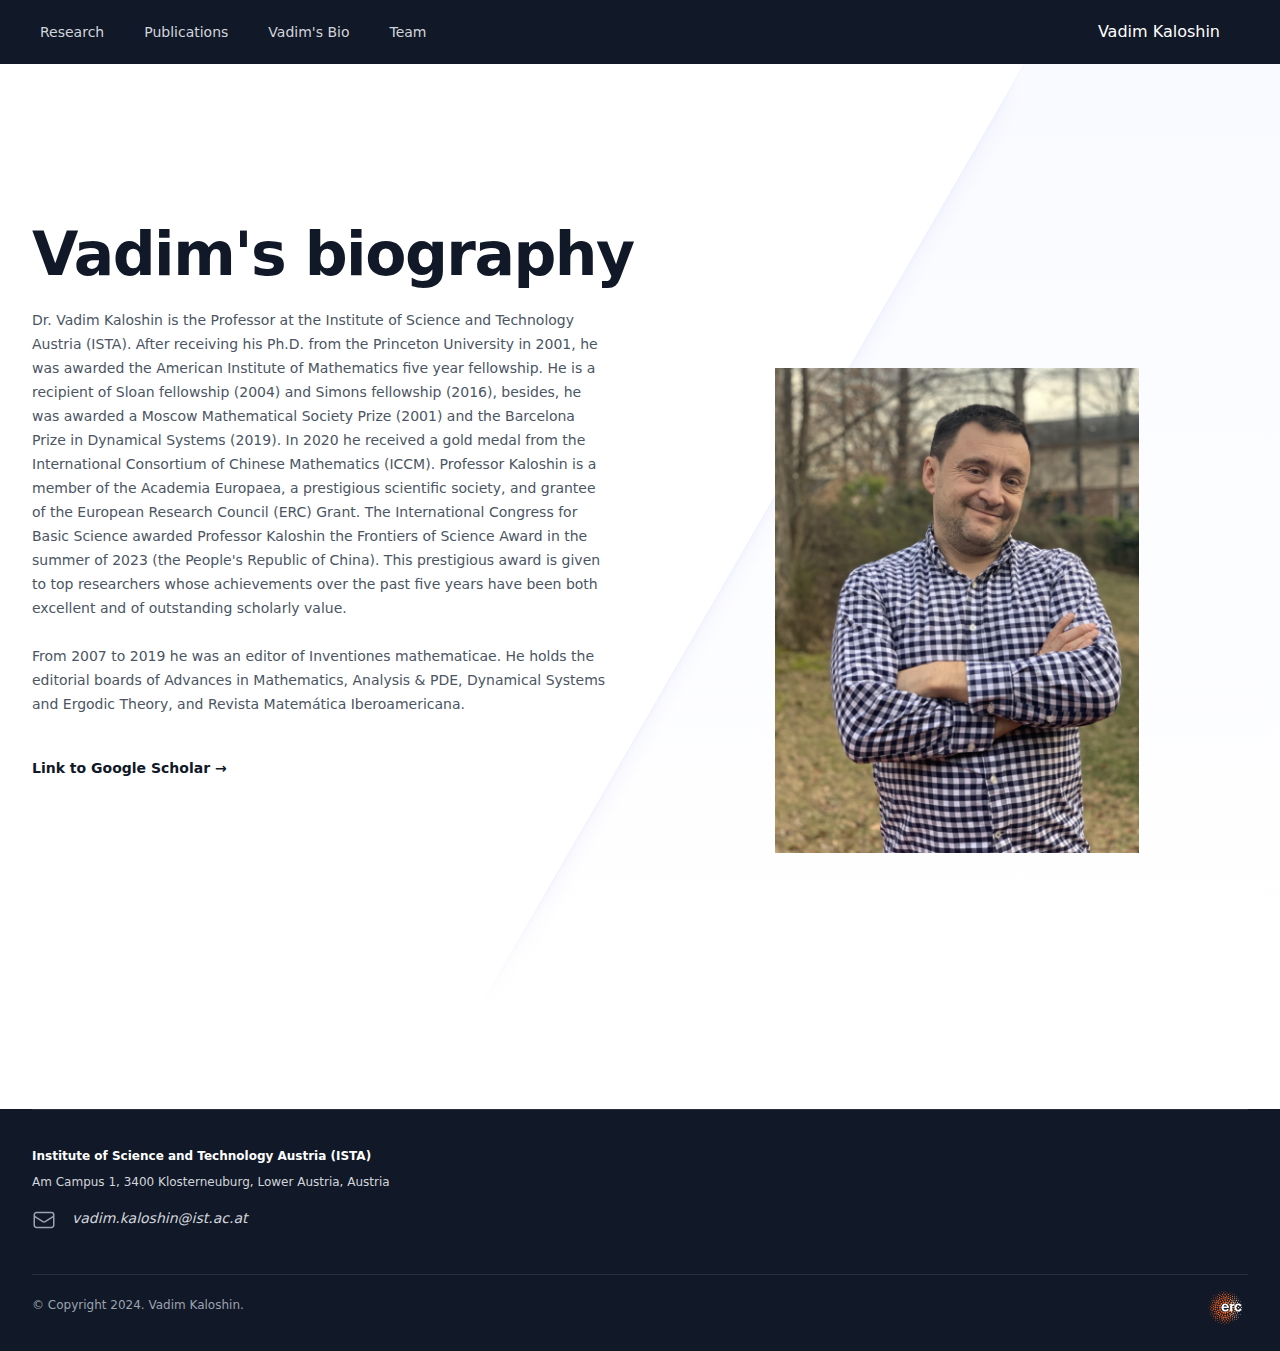
==== bio/index.html @ 11949927 "initial upload" ====
<!DOCTYPE html><html><head><meta charset="utf-8">
<meta name="viewport" content="width=device-width, initial-scale=1">
<title> Vadim Kaloshin</title>
<meta name="author" content="Vadim Kaloshin">
<meta name="keywords" content="Vadim Kaloshin, Professor, Scientist, Researcher, Mathematics, ITSA Austria">
<meta name="description" content="Academic website of Dr. Kaloshin Vadim. Mathematics Department at ITSA Austria.">
<link rel="preload" as="fetch" crossorigin="anonymous" href="/bio/_payload.json">
<style>/*! tailwindcss v3.4.1 | MIT License | https://tailwindcss.com*/*,:after,:before{border:0 solid #e5e7eb;box-sizing:border-box}:after,:before{--tw-content:""}:host,html{line-height:1.5;-webkit-text-size-adjust:100%;font-family:ui-sans-serif,system-ui,sans-serif,Apple Color Emoji,Segoe UI Emoji,Segoe UI Symbol,Noto Color Emoji;font-feature-settings:normal;font-variation-settings:normal;-moz-tab-size:4;-o-tab-size:4;tab-size:4;-webkit-tap-highlight-color:transparent}body{line-height:inherit;margin:0}hr{border-top-width:1px;color:inherit;height:0}abbr:where([title]){-webkit-text-decoration:underline dotted;text-decoration:underline dotted}h1,h2,h3,h4,h5,h6{font-size:inherit;font-weight:inherit}a{color:inherit;text-decoration:inherit}b,strong{font-weight:bolder}code,kbd,pre,samp{font-family:ui-monospace,SFMono-Regular,Menlo,Monaco,Consolas,Liberation Mono,Courier New,monospace;font-feature-settings:normal;font-size:1em;font-variation-settings:normal}small{font-size:80%}sub,sup{font-size:75%;line-height:0;position:relative;vertical-align:baseline}sub{bottom:-.25em}sup{top:-.5em}table{border-collapse:collapse;border-color:inherit;text-indent:0}button,input,optgroup,select,textarea{color:inherit;font-family:inherit;font-feature-settings:inherit;font-size:100%;font-variation-settings:inherit;font-weight:inherit;line-height:inherit;margin:0;padding:0}button,select{text-transform:none}[type=button],[type=reset],[type=submit],button{-webkit-appearance:button;background-color:transparent;background-image:none}:-moz-focusring{outline:auto}:-moz-ui-invalid{box-shadow:none}progress{vertical-align:baseline}::-webkit-inner-spin-button,::-webkit-outer-spin-button{height:auto}[type=search]{-webkit-appearance:textfield;outline-offset:-2px}::-webkit-search-decoration{-webkit-appearance:none}::-webkit-file-upload-button{-webkit-appearance:button;font:inherit}summary{display:list-item}blockquote,dd,dl,figure,h1,h2,h3,h4,h5,h6,hr,p,pre{margin:0}fieldset{margin:0}fieldset,legend{padding:0}menu,ol,ul{list-style:none;margin:0;padding:0}dialog{padding:0}textarea{resize:vertical}input::-moz-placeholder,textarea::-moz-placeholder{color:#9ca3af;opacity:1}input::placeholder,textarea::placeholder{color:#9ca3af;opacity:1}[role=button],button{cursor:pointer}:disabled{cursor:default}audio,canvas,embed,iframe,img,object,svg,video{display:block;vertical-align:middle}img,video{height:auto;max-width:100%}[hidden]{display:none}[multiple],[type=date],[type=datetime-local],[type=email],[type=month],[type=number],[type=password],[type=search],[type=tel],[type=text],[type=time],[type=url],[type=week],input:where(:not([type])),select,textarea{-webkit-appearance:none;-moz-appearance:none;appearance:none;background-color:#fff;border-color:#6b7280;border-radius:0;border-width:1px;font-size:1rem;line-height:1.5rem;padding:.5rem .75rem;--tw-shadow:0 0 #0000}[multiple]:focus,[type=date]:focus,[type=datetime-local]:focus,[type=email]:focus,[type=month]:focus,[type=number]:focus,[type=password]:focus,[type=search]:focus,[type=tel]:focus,[type=text]:focus,[type=time]:focus,[type=url]:focus,[type=week]:focus,input:where(:not([type])):focus,select:focus,textarea:focus{outline:2px solid transparent;outline-offset:2px;--tw-ring-inset:var(--tw-empty,/*!*/ /*!*/);--tw-ring-offset-width:0px;--tw-ring-offset-color:#fff;--tw-ring-color:#2563eb;--tw-ring-offset-shadow:var(--tw-ring-inset) 0 0 0 var(--tw-ring-offset-width) var(--tw-ring-offset-color);--tw-ring-shadow:var(--tw-ring-inset) 0 0 0 calc(1px + var(--tw-ring-offset-width)) var(--tw-ring-color);border-color:#2563eb;box-shadow:var(--tw-ring-offset-shadow),var(--tw-ring-shadow),var(--tw-shadow)}input::-moz-placeholder,textarea::-moz-placeholder{color:#6b7280;opacity:1}input::placeholder,textarea::placeholder{color:#6b7280;opacity:1}::-webkit-datetime-edit-fields-wrapper{padding:0}::-webkit-date-and-time-value{min-height:1.5em;text-align:inherit}::-webkit-datetime-edit{display:inline-flex}::-webkit-datetime-edit,::-webkit-datetime-edit-day-field,::-webkit-datetime-edit-hour-field,::-webkit-datetime-edit-meridiem-field,::-webkit-datetime-edit-millisecond-field,::-webkit-datetime-edit-minute-field,::-webkit-datetime-edit-month-field,::-webkit-datetime-edit-second-field,::-webkit-datetime-edit-year-field{padding-bottom:0;padding-top:0}select{background-image:url("data:image/svg+xml;charset=utf-8,%3Csvg xmlns='http://www.w3.org/2000/svg' fill='none' viewBox='0 0 20 20'%3E%3Cpath stroke='%236b7280' stroke-linecap='round' stroke-linejoin='round' stroke-width='1.5' d='m6 8 4 4 4-4'/%3E%3C/svg%3E");background-position:right .5rem center;background-repeat:no-repeat;background-size:1.5em 1.5em;padding-right:2.5rem;-webkit-print-color-adjust:exact;print-color-adjust:exact}[multiple],[size]:where(select:not([size="1"])){background-image:none;background-position:0 0;background-repeat:unset;background-size:initial;padding-right:.75rem;-webkit-print-color-adjust:unset;print-color-adjust:unset}[type=checkbox],[type=radio]{-webkit-appearance:none;-moz-appearance:none;appearance:none;background-color:#fff;background-origin:border-box;border-color:#6b7280;border-width:1px;color:#2563eb;display:inline-block;flex-shrink:0;height:1rem;padding:0;-webkit-print-color-adjust:exact;print-color-adjust:exact;-webkit-user-select:none;-moz-user-select:none;user-select:none;vertical-align:middle;width:1rem;--tw-shadow:0 0 #0000}[type=checkbox]{border-radius:0}[type=radio]{border-radius:100%}[type=checkbox]:focus,[type=radio]:focus{outline:2px solid transparent;outline-offset:2px;--tw-ring-inset:var(--tw-empty,/*!*/ /*!*/);--tw-ring-offset-width:2px;--tw-ring-offset-color:#fff;--tw-ring-color:#2563eb;--tw-ring-offset-shadow:var(--tw-ring-inset) 0 0 0 var(--tw-ring-offset-width) var(--tw-ring-offset-color);--tw-ring-shadow:var(--tw-ring-inset) 0 0 0 calc(2px + var(--tw-ring-offset-width)) var(--tw-ring-color);box-shadow:var(--tw-ring-offset-shadow),var(--tw-ring-shadow),var(--tw-shadow)}[type=checkbox]:checked,[type=radio]:checked{background-color:currentColor;background-position:50%;background-repeat:no-repeat;background-size:100% 100%;border-color:transparent}[type=checkbox]:checked{background-image:url("data:image/svg+xml;charset=utf-8,%3Csvg xmlns='http://www.w3.org/2000/svg' fill='%23fff' viewBox='0 0 16 16'%3E%3Cpath d='M12.207 4.793a1 1 0 0 1 0 1.414l-5 5a1 1 0 0 1-1.414 0l-2-2a1 1 0 0 1 1.414-1.414L6.5 9.086l4.293-4.293a1 1 0 0 1 1.414 0'/%3E%3C/svg%3E")}@media (forced-colors:active) {[type=checkbox]:checked{-webkit-appearance:auto;-moz-appearance:auto;appearance:auto}}[type=radio]:checked{background-image:url("data:image/svg+xml;charset=utf-8,%3Csvg xmlns='http://www.w3.org/2000/svg' fill='%23fff' viewBox='0 0 16 16'%3E%3Ccircle cx='8' cy='8' r='3'/%3E%3C/svg%3E")}@media (forced-colors:active) {[type=radio]:checked{-webkit-appearance:auto;-moz-appearance:auto;appearance:auto}}[type=checkbox]:checked:focus,[type=checkbox]:checked:hover,[type=radio]:checked:focus,[type=radio]:checked:hover{background-color:currentColor;border-color:transparent}[type=checkbox]:indeterminate{background-color:currentColor;background-image:url("data:image/svg+xml;charset=utf-8,%3Csvg xmlns='http://www.w3.org/2000/svg' fill='none' viewBox='0 0 16 16'%3E%3Cpath stroke='%23fff' stroke-linecap='round' stroke-linejoin='round' stroke-width='2' d='M4 8h8'/%3E%3C/svg%3E");background-position:50%;background-repeat:no-repeat;background-size:100% 100%;border-color:transparent}@media (forced-colors:active) {[type=checkbox]:indeterminate{-webkit-appearance:auto;-moz-appearance:auto;appearance:auto}}[type=checkbox]:indeterminate:focus,[type=checkbox]:indeterminate:hover{background-color:currentColor;border-color:transparent}[type=file]{background:unset;border-color:inherit;border-radius:0;border-width:0;font-size:unset;line-height:inherit;padding:0}[type=file]:focus{outline:1px solid ButtonText;outline:1px auto -webkit-focus-ring-color}*,:after,:before{--tw-border-spacing-x:0;--tw-border-spacing-y:0;--tw-translate-x:0;--tw-translate-y:0;--tw-rotate:0;--tw-skew-x:0;--tw-skew-y:0;--tw-scale-x:1;--tw-scale-y:1;--tw-pan-x: ;--tw-pan-y: ;--tw-pinch-zoom: ;--tw-scroll-snap-strictness:proximity;--tw-gradient-from-position: ;--tw-gradient-via-position: ;--tw-gradient-to-position: ;--tw-ordinal: ;--tw-slashed-zero: ;--tw-numeric-figure: ;--tw-numeric-spacing: ;--tw-numeric-fraction: ;--tw-ring-inset: ;--tw-ring-offset-width:0px;--tw-ring-offset-color:#fff;--tw-ring-color:rgba(59,130,246,.5);--tw-ring-offset-shadow:0 0 #0000;--tw-ring-shadow:0 0 #0000;--tw-shadow:0 0 #0000;--tw-shadow-colored:0 0 #0000;--tw-blur: ;--tw-brightness: ;--tw-contrast: ;--tw-grayscale: ;--tw-hue-rotate: ;--tw-invert: ;--tw-saturate: ;--tw-sepia: ;--tw-drop-shadow: ;--tw-backdrop-blur: ;--tw-backdrop-brightness: ;--tw-backdrop-contrast: ;--tw-backdrop-grayscale: ;--tw-backdrop-hue-rotate: ;--tw-backdrop-invert: ;--tw-backdrop-opacity: ;--tw-backdrop-saturate: ;--tw-backdrop-sepia: }::backdrop{--tw-border-spacing-x:0;--tw-border-spacing-y:0;--tw-translate-x:0;--tw-translate-y:0;--tw-rotate:0;--tw-skew-x:0;--tw-skew-y:0;--tw-scale-x:1;--tw-scale-y:1;--tw-pan-x: ;--tw-pan-y: ;--tw-pinch-zoom: ;--tw-scroll-snap-strictness:proximity;--tw-gradient-from-position: ;--tw-gradient-via-position: ;--tw-gradient-to-position: ;--tw-ordinal: ;--tw-slashed-zero: ;--tw-numeric-figure: ;--tw-numeric-spacing: ;--tw-numeric-fraction: ;--tw-ring-inset: ;--tw-ring-offset-width:0px;--tw-ring-offset-color:#fff;--tw-ring-color:rgba(59,130,246,.5);--tw-ring-offset-shadow:0 0 #0000;--tw-ring-shadow:0 0 #0000;--tw-shadow:0 0 #0000;--tw-shadow-colored:0 0 #0000;--tw-blur: ;--tw-brightness: ;--tw-contrast: ;--tw-grayscale: ;--tw-hue-rotate: ;--tw-invert: ;--tw-saturate: ;--tw-sepia: ;--tw-drop-shadow: ;--tw-backdrop-blur: ;--tw-backdrop-brightness: ;--tw-backdrop-contrast: ;--tw-backdrop-grayscale: ;--tw-backdrop-hue-rotate: ;--tw-backdrop-invert: ;--tw-backdrop-opacity: ;--tw-backdrop-saturate: ;--tw-backdrop-sepia: }.sr-only{height:1px;margin:-1px;overflow:hidden;padding:0;position:absolute;width:1px;clip:rect(0,0,0,0);border-width:0;white-space:nowrap}.absolute{position:absolute}.relative{position:relative}.-inset-0{inset:0}.-inset-0\.5{inset:-.125rem}.-inset-1{inset:-.25rem}.-inset-1\.5{inset:-.375rem}.inset-0{inset:0}.inset-x-0{left:0;right:0}.inset-y-0{bottom:0;top:0}.bottom-0{bottom:0}.left-0{left:0}.right-0{right:0}.right-1\/2{right:50%}.isolate{isolation:isolate}.-z-10{z-index:-10}.z-10{z-index:10}.-mx-4{margin-left:-1rem;margin-right:-1rem}.mx-auto{margin-left:auto;margin-right:auto}.-mr-96{margin-right:-24rem}.-mt-12{margin-top:-3rem}.mb-4{margin-bottom:1rem}.ml-3{margin-left:.75rem}.mt-1{margin-top:.25rem}.mt-10{margin-top:2.5rem}.mt-16{margin-top:4rem}.mt-2{margin-top:.5rem}.mt-20{margin-top:5rem}.mt-3{margin-top:.75rem}.mt-4{margin-top:1rem}.mt-5{margin-top:1.25rem}.mt-6{margin-top:1.5rem}.mt-8{margin-top:2rem}.block{display:block}.flex{display:flex}.inline-flex{display:inline-flex}.table{display:table}.grid{display:grid}.hidden{display:none}.aspect-\[4\/5\]{aspect-ratio:4/5}.aspect-\[6\/5\]{aspect-ratio:6/5}.h-16{height:4rem}.h-24{height:6rem}.h-6{height:1.5rem}.h-7{height:1.75rem}.h-8{height:2rem}.h-9{height:2.25rem}.h-96{height:24rem}.min-h-screen{min-height:100vh}.w-48{width:12rem}.w-52{width:13rem}.w-6{width:1.5rem}.w-8{width:2rem}.w-\[200\%\]{width:200%}.w-auto{width:auto}.w-full{width:100%}.min-w-full{min-width:100%}.max-w-2xl{max-width:42rem}.max-w-7xl{max-width:80rem}.max-w-lg{max-width:32rem}.max-w-xl{max-width:36rem}.flex-1{flex:1 1 0%}.flex-auto{flex:1 1 auto}.flex-none{flex:none}.flex-shrink-0{flex-shrink:0}.origin-top-right{transform-origin:top right}.skew-x-\[-30deg\]{--tw-skew-x:-30deg}.scale-100,.skew-x-\[-30deg\]{transform:translate(var(--tw-translate-x),var(--tw-translate-y)) rotate(var(--tw-rotate)) skewX(var(--tw-skew-x)) skewY(var(--tw-skew-y)) scaleX(var(--tw-scale-x)) scaleY(var(--tw-scale-y))}.scale-100{--tw-scale-x:1;--tw-scale-y:1}.scale-95{--tw-scale-x:.95;--tw-scale-y:.95}.scale-95,.transform{transform:translate(var(--tw-translate-x),var(--tw-translate-y)) rotate(var(--tw-rotate)) skewX(var(--tw-skew-x)) skewY(var(--tw-skew-y)) scaleX(var(--tw-scale-x)) scaleY(var(--tw-scale-y))}.grid-cols-1{grid-template-columns:repeat(1,minmax(0,1fr))}.flex-col{flex-direction:column}.items-center{align-items:center}.justify-center{justify-content:center}.justify-between{justify-content:space-between}.gap-6{gap:1.5rem}.gap-x-4{-moz-column-gap:1rem;column-gap:1rem}.gap-x-6{-moz-column-gap:1.5rem;column-gap:1.5rem}.gap-y-10{row-gap:2.5rem}.gap-y-20{row-gap:5rem}.space-x-4>:not([hidden])~:not([hidden]){--tw-space-x-reverse:0;margin-left:calc(1rem*(1 - var(--tw-space-x-reverse)));margin-right:calc(1rem*var(--tw-space-x-reverse))}.space-x-6>:not([hidden])~:not([hidden]){--tw-space-x-reverse:0;margin-left:calc(1.5rem*(1 - var(--tw-space-x-reverse)));margin-right:calc(1.5rem*var(--tw-space-x-reverse))}.space-y-1>:not([hidden])~:not([hidden]){--tw-space-y-reverse:0;margin-bottom:calc(.25rem*var(--tw-space-y-reverse));margin-top:calc(.25rem*(1 - var(--tw-space-y-reverse)))}.divide-y>:not([hidden])~:not([hidden]){--tw-divide-y-reverse:0;border-bottom-width:calc(1px*var(--tw-divide-y-reverse));border-top-width:calc(1px*(1 - var(--tw-divide-y-reverse)))}.divide-gray-200>:not([hidden])~:not([hidden]){--tw-divide-opacity:1;border-color:rgb(229 231 235/var(--tw-divide-opacity))}.divide-gray-300>:not([hidden])~:not([hidden]){--tw-divide-opacity:1;border-color:rgb(209 213 219/var(--tw-divide-opacity))}.overflow-hidden{overflow:hidden}.overflow-y-auto{overflow-y:auto}.whitespace-nowrap{white-space:nowrap}.rounded{border-radius:.25rem}.rounded-2xl{border-radius:1rem}.rounded-full{border-radius:9999px}.rounded-md{border-radius:.375rem}.border-t{border-top-width:1px}.border-gray-200{--tw-border-opacity:1;border-color:rgb(229 231 235/var(--tw-border-opacity))}.border-white\/10{border-color:hsla(0,0%,100%,.1)}.bg-gray-100{--tw-bg-opacity:1;background-color:rgb(243 244 246/var(--tw-bg-opacity))}.bg-gray-800{--tw-bg-opacity:1;background-color:rgb(31 41 55/var(--tw-bg-opacity))}.bg-gray-900{--tw-bg-opacity:1;background-color:rgb(17 24 39/var(--tw-bg-opacity))}.bg-white{--tw-bg-opacity:1;background-color:rgb(255 255 255/var(--tw-bg-opacity))}.bg-gradient-to-b{background-image:linear-gradient(to bottom,var(--tw-gradient-stops))}.bg-gradient-to-t{background-image:linear-gradient(to top,var(--tw-gradient-stops))}.from-indigo-100\/20{--tw-gradient-from:rgba(224,231,255,.2) var(--tw-gradient-from-position);--tw-gradient-to:rgba(224,231,255,0) var(--tw-gradient-to-position);--tw-gradient-stops:var(--tw-gradient-from),var(--tw-gradient-to)}.from-white{--tw-gradient-from:#fff var(--tw-gradient-from-position);--tw-gradient-to:hsla(0,0%,100%,0) var(--tw-gradient-to-position);--tw-gradient-stops:var(--tw-gradient-from),var(--tw-gradient-to)}.object-contain{-o-object-fit:contain;object-fit:contain}.object-cover{-o-object-fit:cover;object-fit:cover}.object-center{-o-object-position:center;object-position:center}.p-1{padding:.25rem}.p-2{padding:.5rem}.px-2{padding-left:.5rem;padding-right:.5rem}.px-3{padding-left:.75rem;padding-right:.75rem}.px-4{padding-left:1rem;padding-right:1rem}.px-6{padding-left:1.5rem;padding-right:1.5rem}.py-1{padding-bottom:.25rem;padding-top:.25rem}.py-2{padding-bottom:.5rem;padding-top:.5rem}.py-24{padding-bottom:6rem;padding-top:6rem}.py-32{padding-bottom:8rem;padding-top:8rem}.py-4{padding-bottom:1rem;padding-top:1rem}.pb-16{padding-bottom:4rem}.pb-3{padding-bottom:.75rem}.pb-6{padding-bottom:1.5rem}.pl-3{padding-left:.75rem}.pl-4{padding-left:1rem}.pl-5{padding-left:1.25rem}.pr-3{padding-right:.75rem}.pr-4{padding-right:1rem}.pt-0{padding-top:0}.pt-10{padding-top:2.5rem}.pt-2{padding-top:.5rem}.pt-4{padding-top:1rem}.pt-6{padding-top:1.5rem}.pt-8{padding-top:2rem}.text-left{text-align:left}.text-center{text-align:center}.text-right{text-align:right}.text-2xl{font-size:1.5rem;line-height:2rem}.text-3xl{font-size:1.875rem;line-height:2.25rem}.text-base{font-size:1rem;line-height:1.5rem}.text-lg{font-size:1.125rem;line-height:1.75rem}.text-sm{font-size:.875rem;line-height:1.25rem}.text-xl{font-size:1.25rem;line-height:1.75rem}.text-xs{font-size:.75rem;line-height:1rem}.font-bold{font-weight:700}.font-medium{font-weight:500}.font-semibold{font-weight:600}.italic{font-style:italic}.leading-5{line-height:1.25rem}.leading-6{line-height:1.5rem}.leading-7{line-height:1.75rem}.leading-8{line-height:2rem}.tracking-tight{letter-spacing:-.025em}.text-gray-300{--tw-text-opacity:1;color:rgb(209 213 219/var(--tw-text-opacity))}.text-gray-400{--tw-text-opacity:1;color:rgb(156 163 175/var(--tw-text-opacity))}.text-gray-500{--tw-text-opacity:1;color:rgb(107 114 128/var(--tw-text-opacity))}.text-gray-600{--tw-text-opacity:1;color:rgb(75 85 99/var(--tw-text-opacity))}.text-gray-700{--tw-text-opacity:1;color:rgb(55 65 81/var(--tw-text-opacity))}.text-gray-900{--tw-text-opacity:1;color:rgb(17 24 39/var(--tw-text-opacity))}.text-indigo-600{--tw-text-opacity:1;color:rgb(79 70 229/var(--tw-text-opacity))}.text-slate-500{--tw-text-opacity:1;color:rgb(100 116 139/var(--tw-text-opacity))}.text-white{--tw-text-opacity:1;color:rgb(255 255 255/var(--tw-text-opacity))}.opacity-0{opacity:0}.opacity-100{opacity:1}.shadow-lg{--tw-shadow:0 10px 15px -3px rgba(0,0,0,.1),0 4px 6px -4px rgba(0,0,0,.1);--tw-shadow-colored:0 10px 15px -3px var(--tw-shadow-color),0 4px 6px -4px var(--tw-shadow-color)}.shadow-lg,.shadow-xl{box-shadow:var(--tw-ring-offset-shadow,0 0 #0000),var(--tw-ring-shadow,0 0 #0000),var(--tw-shadow)}.shadow-xl{--tw-shadow:0 20px 25px -5px rgba(0,0,0,.1),0 8px 10px -6px rgba(0,0,0,.1);--tw-shadow-colored:0 20px 25px -5px var(--tw-shadow-color),0 8px 10px -6px var(--tw-shadow-color)}.shadow-indigo-600\/10{--tw-shadow-color:rgba(79,70,229,.1);--tw-shadow:var(--tw-shadow-colored)}.ring-1{--tw-ring-offset-shadow:var(--tw-ring-inset) 0 0 0 var(--tw-ring-offset-width) var(--tw-ring-offset-color);--tw-ring-shadow:var(--tw-ring-inset) 0 0 0 calc(1px + var(--tw-ring-offset-width)) var(--tw-ring-color);box-shadow:var(--tw-ring-offset-shadow),var(--tw-ring-shadow),var(--tw-shadow,0 0 #0000)}.ring-black{--tw-ring-opacity:1;--tw-ring-color:rgb(0 0 0/var(--tw-ring-opacity))}.ring-indigo-50{--tw-ring-opacity:1;--tw-ring-color:rgb(238 242 255/var(--tw-ring-opacity))}.ring-opacity-5{--tw-ring-opacity:0.05}.transition{transition-duration:.15s;transition-property:color,background-color,border-color,text-decoration-color,fill,stroke,opacity,box-shadow,transform,filter,-webkit-backdrop-filter;transition-property:color,background-color,border-color,text-decoration-color,fill,stroke,opacity,box-shadow,transform,filter,backdrop-filter;transition-property:color,background-color,border-color,text-decoration-color,fill,stroke,opacity,box-shadow,transform,filter,backdrop-filter,-webkit-backdrop-filter;transition-timing-function:cubic-bezier(.4,0,.2,1)}.duration-100{transition-duration:.1s}.duration-75{transition-duration:75ms}.ease-in{transition-timing-function:cubic-bezier(.4,0,1,1)}.ease-out{transition-timing-function:cubic-bezier(0,0,.2,1)}.hover\:bg-gray-700:hover{--tw-bg-opacity:1;background-color:rgb(55 65 81/var(--tw-bg-opacity))}.hover\:bg-gray-900:hover{--tw-bg-opacity:1;background-color:rgb(17 24 39/var(--tw-bg-opacity))}.hover\:bg-slate-200:hover{--tw-bg-opacity:1;background-color:rgb(226 232 240/var(--tw-bg-opacity))}.hover\:hover\:text-indigo-600:hover:hover{--tw-text-opacity:1;color:rgb(79 70 229/var(--tw-text-opacity))}.hover\:text-blue-600:hover{--tw-text-opacity:1;color:rgb(37 99 235/var(--tw-text-opacity))}.hover\:text-gray-400:hover{--tw-text-opacity:1;color:rgb(156 163 175/var(--tw-text-opacity))}.hover\:text-indigo-600:hover{--tw-text-opacity:1;color:rgb(79 70 229/var(--tw-text-opacity))}.hover\:text-indigo-900:hover{--tw-text-opacity:1;color:rgb(49 46 129/var(--tw-text-opacity))}.hover\:text-white:hover{--tw-text-opacity:1;color:rgb(255 255 255/var(--tw-text-opacity))}.focus\:outline-none:focus{outline:2px solid transparent;outline-offset:2px}.focus\:ring-2:focus{--tw-ring-offset-shadow:var(--tw-ring-inset) 0 0 0 var(--tw-ring-offset-width) var(--tw-ring-offset-color);--tw-ring-shadow:var(--tw-ring-inset) 0 0 0 calc(2px + var(--tw-ring-offset-width)) var(--tw-ring-color);box-shadow:var(--tw-ring-offset-shadow),var(--tw-ring-shadow),var(--tw-shadow,0 0 #0000)}.focus\:ring-inset:focus{--tw-ring-inset:inset}.focus\:ring-white:focus{--tw-ring-opacity:1;--tw-ring-color:rgb(255 255 255/var(--tw-ring-opacity))}.focus\:ring-offset-2:focus{--tw-ring-offset-width:2px}.focus\:ring-offset-gray-800:focus{--tw-ring-offset-color:#1f2937}@media (min-width:320px){.xs\:mt-2{margin-top:.5rem}.xs\:min-h-full{min-height:100%}.xs\:self-center{align-self:center}.xs\:py-10{padding-bottom:2.5rem;padding-top:2.5rem}.xs\:pt-0{padding-top:0}.xs\:text-center{text-align:center}.xs\:text-2xl{font-size:1.5rem;line-height:2rem}.xs\:text-sm{font-size:.875rem;line-height:1.25rem}.xs\:text-xs{font-size:.75rem;line-height:1rem}.xs\:leading-6{line-height:1.5rem}.xs\:leading-7{line-height:1.75rem}}@media (min-width:640px){.sm\:m-6{margin:1.5rem}.sm\:-mx-0{margin-left:0;margin-right:0}.sm\:-mr-80{margin-right:-20rem}.sm\:ml-6{margin-left:1.5rem}.sm\:mt-16{margin-top:4rem}.sm\:mt-20{margin-top:5rem}.sm\:block{display:block}.sm\:flex{display:flex}.sm\:hidden{display:none}.sm\:h-32{height:8rem}.sm\:flex-auto{flex:1 1 auto}.sm\:grid-cols-2{grid-template-columns:repeat(2,minmax(0,1fr))}.sm\:items-center{align-items:center}.sm\:items-stretch{align-items:stretch}.sm\:justify-start{justify-content:flex-start}.sm\:gap-y-16{row-gap:4rem}.sm\:p-6{padding:1.5rem}.sm\:px-6{padding-left:1.5rem;padding-right:1.5rem}.sm\:py-40{padding-bottom:10rem;padding-top:10rem}.sm\:pb-24{padding-bottom:6rem}.sm\:pl-0{padding-left:0}.sm\:pr-0{padding-right:0}.sm\:text-4xl{font-size:2.25rem;line-height:2.5rem}.sm\:text-6xl{font-size:3.75rem;line-height:1}}@media (min-width:768px){.md\:order-1{order:1}.md\:order-2{order:2}.md\:ml-6{margin-left:1.5rem}.md\:mt-0{margin-top:0}.md\:flex{display:flex}.md\:items-center{align-items:center}.md\:justify-between{justify-content:space-between}.md\:pt-0{padding-top:0}.md\:pt-24{padding-top:6rem}}@media (min-width:1024px){.lg\:col-span-2{grid-column:span 2/span 2}.lg\:mx-0{margin-left:0;margin-right:0}.lg\:-mr-96{margin-right:-24rem}.lg\:mt-0{margin-top:0}.lg\:mt-10{margin-top:2.5rem}.lg\:mt-24{margin-top:6rem}.lg\:flex{display:flex}.lg\:grid{display:grid}.lg\:max-w-4xl{max-width:56rem}.lg\:max-w-none{max-width:none}.lg\:grid-cols-2{grid-template-columns:repeat(2,minmax(0,1fr))}.lg\:grid-cols-3{grid-template-columns:repeat(3,minmax(0,1fr))}.lg\:items-center{align-items:center}.lg\:justify-between{justify-content:space-between}.lg\:gap-x-16{-moz-column-gap:4rem;column-gap:4rem}.lg\:gap-x-8{-moz-column-gap:2rem;column-gap:2rem}.lg\:gap-y-6{row-gap:1.5rem}.lg\:px-1{padding-left:.25rem;padding-right:.25rem}.lg\:px-8{padding-left:2rem;padding-right:2rem}.lg\:pt-0{padding-top:0}}@media (min-width:1280px){.xl\:col-auto{grid-column:auto}.xl\:col-end-1{grid-column-end:1}.xl\:row-span-2{grid-row:span 2/span 2}.xl\:row-start-1{grid-row-start:1}.xl\:row-end-2{grid-row-end:2}.xl\:mt-36{margin-top:9rem}.xl\:max-w-none{max-width:none}.xl\:grid-cols-1{grid-template-columns:repeat(1,minmax(0,1fr))}.xl\:grid-rows-1{grid-template-rows:repeat(1,minmax(0,1fr))}.xl\:flex-row{flex-direction:row}.xl\:gap-x-8{-moz-column-gap:2rem;column-gap:2rem}}</style>
<link rel="modulepreload" as="script" crossorigin href="/_nuxt/entry.2yYOlUZE.js">
<link rel="modulepreload" as="script" crossorigin href="/_nuxt/bio.YFe5WX-E.js">
<link rel="prefetch" as="script" crossorigin href="/_nuxt/error-404.LWGKi39s.js">
<link rel="prefetch" as="script" crossorigin href="/_nuxt/vue.f36acd1f.imMET9Q6.js">
<link rel="prefetch" as="script" crossorigin href="/_nuxt/error-500.MZ_lUpJT.js">
<script type="module" src="/_nuxt/entry.2yYOlUZE.js" crossorigin></script>
<script id="unhead:payload" type="application/json">{"title":" Vadim Kaloshin"}</script></head><body><div id="__nuxt"><!--[--><nav data-headlessui-state class="bg-gray-900"><div class="mx-auto max-w-7xl px-2 sm:px-6 lg:px-1"><div class="relative flex h-16 items-center justify-between"><div class="absolute inset-y-0 left-0 flex items-center sm:hidden"><button id="headlessui-disclosure-button-1" type="button" aria-expanded="false" data-headlessui-state class="relative inline-flex items-center justify-center rounded-md p-2 text-gray-400 hover:bg-gray-700 hover:text-white focus:outline-none focus:ring-2 focus:ring-inset focus:ring-white"><span class="absolute -inset-0.5"></span><span class="sr-only">Open main menu</span><svg xmlns="http://www.w3.org/2000/svg" fill="none" viewBox="0 0 24 24" stroke-width="1.5" stroke="currentColor" aria-hidden="true" data-slot="icon" class="block h-6 w-6"><path stroke-linecap="round" stroke-linejoin="round" d="M3.75 6.75h16.5M3.75 12h16.5m-16.5 5.25h16.5"></path></svg></button></div><div class="flex flex-1 items-center justify-center sm:items-stretch sm:justify-start"><div class="hidden sm:ml-6 sm:block"><div class="flex space-x-4"><a href="/" class="text-gray-300 hover:bg-gray-700 hover:text-white px-3 py-2 text-sm font-medium rounded"> Research </a><a href="/publications" class="text-gray-300 hover:bg-gray-700 hover:text-white px-3 py-2 text-sm font-medium rounded"> Publications </a><a href="/bio" class="text-gray-300 hover:bg-gray-700 hover:text-white px-3 py-2 text-sm font-medium rounded"> Vadim&#39;s Bio</a><a href="team" class="text-gray-300 hover:bg-gray-700 hover:text-white px-3 py-2 text-sm font-medium rounded"> Team</a></div></div></div><div class="flex flex-shrink-0 sm:p-6 sm:m-6 right-0"><a href="/" class="text-white hover:bg-gray-700 hover:text-white p-2 rounded"> Vadim Kaloshin </a></div></div></div><!----></nav><div><div class="bg-white min-h-screen"><div class="relative isolate overflow-hidden bg-gradient-to-b from-indigo-100/20 pt-0"><div class="absolute inset-y-0 right-1/2 -z-10 -mr-96 w-[200%] origin-top-right skew-x-[-30deg] bg-white shadow-xl shadow-indigo-600/10 ring-1 ring-indigo-50 sm:-mr-80 lg:-mr-96" aria-hidden="true"></div><div class="mx-auto max-w-7xl px-6 py-32 xs:py-10 sm:py-40 lg:px-8"><div class="mx-auto max-w-2xl lg:mx-0 lg:grid lg:max-w-none lg:grid-cols-2 lg:gap-x-16 lg:gap-y-6 xl:grid-cols-1 xl:grid-rows-1 xl:gap-x-8"><h5 class="text-xl font-bold tracking-tight text-gray-900 sm:text-6xl xs:text-2xl lg:col-span-2 xl:col-auto"> Vadim&#39;s biography </h5><div class="mt-6 max-w-xl lg:mt-0 xl:col-end-1 xl:row-start-1"><p class="text-md leading-8 xs:text-sm text-gray-600 xs:leading-6"> Dr. Vadim Kaloshin is the Professor at the Institute of Science and Technology Austria (ISTA). After receiving his Ph.D. from the Princeton University in 2001, he was awarded the <a href="https://aimath.org/programs/five-year-fellows/" target="_blank" class="hover:text-indigo-600"> American Institute of Mathematics </a> five year fellowship. He is a recipient of <a href="https://sloan.org/fellows-database?page=238" target="_blank" class="hover:text-indigo-600"> Sloan fellowship </a> (2004) and <a href="https://www.simonsfoundation.org/people/vadim-kaloshin/" target="_blank" class="hover:text-indigo-600"> Simons fellowship </a> (2016), besides, he was awarded a Moscow Mathematical Society Prize (2001) and the <a href="https://scm.iec.cat/resolucio-barcelona-dynamical-system-prize-2019/" target="_blank" class="hover:text-indigo-600"> Barcelona Prize in Dynamical Systems </a> (2019). In 2020 he received a gold medal from the <a href="https://www.math.nus.edu.sg/wp-content/uploads/sites/4/2021/01/2020-iccm-best-paper-award.pdf" target="_blank" class="hover:text-indigo-600"> International Consortium of Chinese Mathematics (ICCM)</a>. Professor Kaloshin is a member of the Academia Europaea, a prestigious scientific society, and grantee of the European Research Council (ERC) Grant. The International Congress for Basic Science awarded Professor Kaloshin the <a href="https://www.icbs.cn/en/web/index/18009_1581229__" target="_blank" class="hover:text-indigo-600"> Frontiers of Science Award </a> in the summer of 2023 (the People&#39;s Republic of China). This prestigious award is given to top researchers whose achievements over the past five years have been both excellent and of outstanding scholarly value. </p><br><p class="text-md leading-8 text-gray-600 xs:text-sm xs:leading-6"> From 2007 to 2019 he was an editor of <a href="https://link.springer.com/journal/222/editors" target="_blank" class="hover:text-indigo-600"> Inventiones mathematicae</a>. He holds the editorial boards of <a href="https://www.sciencedirect.com/journal/advances-in-mathematics/about/editorial-board" target="_blank" class="hover:text-indigo-600"> Advances in Mathematics</a>, <a href="https://msp.org/apde/about/journal/editorial.html" target="_blank" class="hover:text-indigo-600"> Analysis &amp; PDE</a>, <a href="https://www.cambridge.org/core/journals/ergodic-theory-and-dynamical-systems/information/about-this-journal/editorial-board" target="_blank" class="hover:text-indigo-600">Dynamical Systems and Ergodic Theory</a>, and <a href="https://ems.press/journals/rmi/editorial-board" target="_blank" class="hover:text-indigo-600"> Revista Matemática Iberoamericana</a>. </p><div class="mt-10 flex items-center gap-x-6"><a href="https://scholar.google.com/citations?user=lPUzfhYAAAAJ&amp;hl=en" class="text-sm font-semibold leading-6 text-gray-900 hover:text-indigo-600" target="_blank"> Link to Google Scholar <span aria-hidden="true">→</span></a></div></div><img src="/vadim.jpeg" alt="" class="mt-10 aspect-[6/5] w-full max-w-lg rounded-2xl object-contain sm:mt-16 lg:mt-0 lg:max-w-none xl:row-span-2 xl:row-end-2 xl:mt-36"></div></div><div class="absolute inset-x-0 bottom-0 -z-10 h-24 bg-gradient-to-t from-white sm:h-32"></div></div></div></div><div class="bg-gray-900 mx-auto max-w-1xl px-6 pb-6 pt-10 md:pt-24 lg:px-8 lg:pt-0 bottom-0 md:pt-0 xs:pt-0"><div class="mt-16 border-t border-white/10 pt-8 sm:mt-20 lg:mt-24 lg:flex lg:items-center lg:justify-between"><div><a href="https://ist.ac.at/en/home/" class="text-gray-500 hover:text-gray-400" target="_blank"><h3 class="text-sm font-semibold leading-6 text-white xs:leading-7 xs:text-xs"> Institute of Science and Technology Austria (ISTA) </h3></a><p class="mt-1 text-sm leading-6 text-gray-300 xs:text-xs"> Am Campus 1, 3400 Klosterneuburg, Lower Austria, Austria</p><div class="flex gap-x-4 mt-4"><span class="sr-only">Email</span><svg class="h-7 w-6 text-gray-400" fill="none" viewBox="0 0 24 24" stroke-width="1.5" stroke="currentColor" aria-hidden="true"><path stroke-linecap="round" stroke-linejoin="round" d="M21.75 6.75v10.5a2.25 2.25 0 01-2.25 2.25h-15a2.25 2.25 0 01-2.25-2.25V6.75m19.5 0A2.25 2.25 0 0019.5 4.5h-15a2.25 2.25 0 00-2.25 2.25m19.5 0v.243a2.25 2.25 0 01-1.07 1.916l-7.5 4.615a2.25 2.25 0 01-2.36 0L3.32 8.91a2.25 2.25 0 01-1.07-1.916V6.75"></path></svg><dd><a class="mt-1 text-sm leading-6 text-gray-300 italic hover:hover:text-indigo-600" href="mailto:vadim.kaloshin@ist.ac.at"> vadim.kaloshin@ist.ac.at </a></dd></div></div></div><div class="mt-16 border-t border-white/10 pt-2 sm:mt-20 md:flex md:items-center md:justify-between lg:mt-10"><div class="flex space-x-6 md:order-2 xs:mt-2"><a href="https://erc.europa.eu/apply-grant/starting-grant" class="text-gray-500 hover:text-gray-400" target="_blank"><span class="sr-only"> ERC </span><img src="/erc1.png" alt="ERC" class="h-9 w-auto"></a></div><p class="mt-8 text-xs leading-5 text-gray-400 md:order-1 md:mt-0">© Copyright 2024. Vadim Kaloshin. </p></div></div><!--]--></div><script type="application/json" id="__NUXT_DATA__" data-ssr="true" data-src="/bio/_payload.json">[{"state":1,"once":3,"_errors":5,"serverRendered":7,"path":8,"pinia":9,"prerenderedAt":11},["Reactive",2],{},["Reactive",4],["Set"],["Reactive",6],{},true,"/bio",["Reactive",10],{},1710081064038]</script>
<script>window.__NUXT__={};window.__NUXT__.config={public:{},app:{baseURL:"/",buildAssetsDir:"/_nuxt/",cdnURL:""}}</script></body></html>
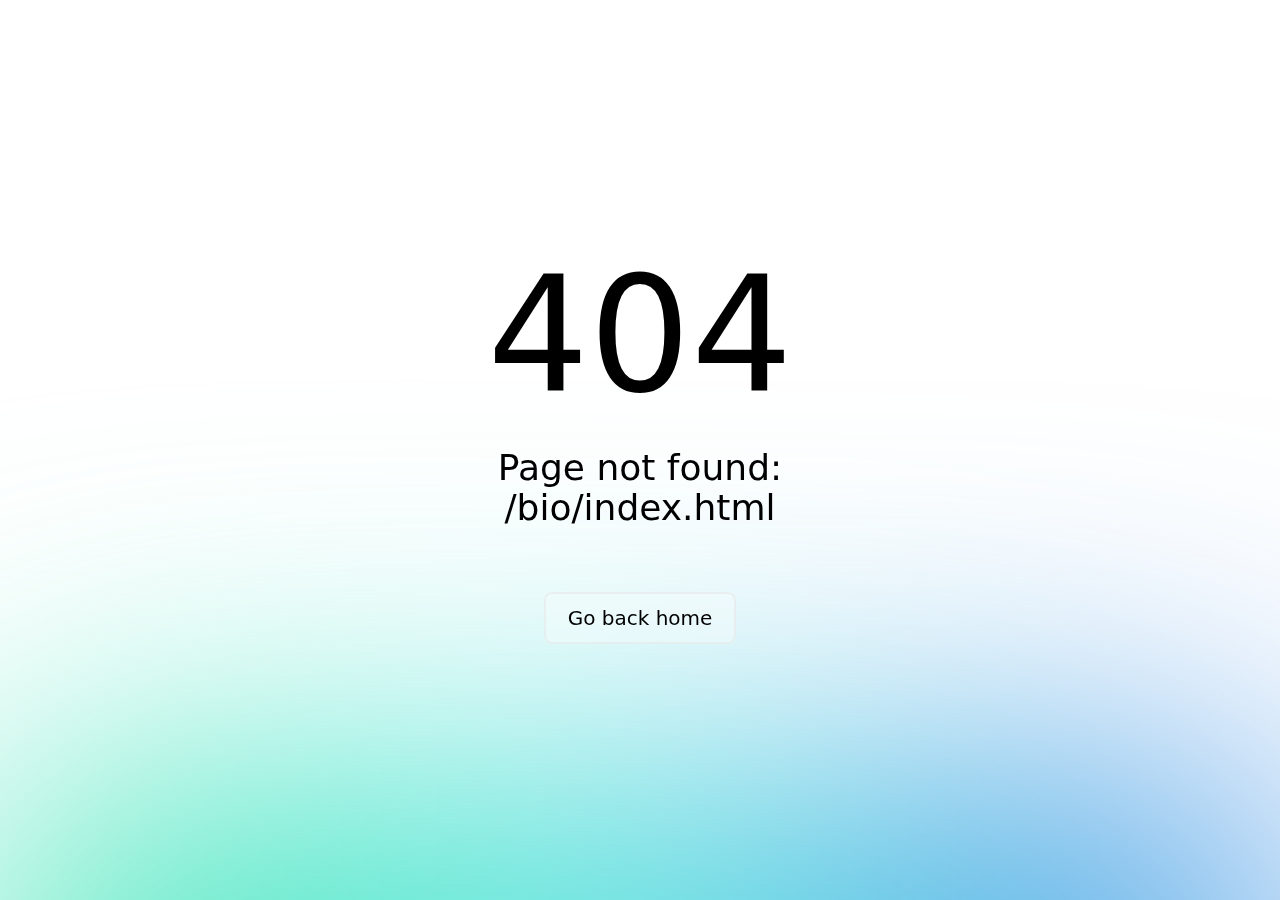
==== commit 59283341: "Router issue fixed" ====
--- a/bio/index.html
+++ b/bio/index.html
@@ -4,13 +4,13 @@
 <meta name="author" content="Vadim Kaloshin">
 <meta name="keywords" content="Vadim Kaloshin, Professor, Scientist, Researcher, Mathematics, ITSA Austria">
 <meta name="description" content="Academic website of Dr. Kaloshin Vadim. Mathematics Department at ITSA Austria.">
-<link rel="preload" as="fetch" crossorigin="anonymous" href="/bio/_payload.json">
-<style>/*! tailwindcss v3.4.1 | MIT License | https://tailwindcss.com*/*,:after,:before{border:0 solid #e5e7eb;box-sizing:border-box}:after,:before{--tw-content:""}:host,html{line-height:1.5;-webkit-text-size-adjust:100%;font-family:ui-sans-serif,system-ui,sans-serif,Apple Color Emoji,Segoe UI Emoji,Segoe UI Symbol,Noto Color Emoji;font-feature-settings:normal;font-variation-settings:normal;-moz-tab-size:4;-o-tab-size:4;tab-size:4;-webkit-tap-highlight-color:transparent}body{line-height:inherit;margin:0}hr{border-top-width:1px;color:inherit;height:0}abbr:where([title]){-webkit-text-decoration:underline dotted;text-decoration:underline dotted}h1,h2,h3,h4,h5,h6{font-size:inherit;font-weight:inherit}a{color:inherit;text-decoration:inherit}b,strong{font-weight:bolder}code,kbd,pre,samp{font-family:ui-monospace,SFMono-Regular,Menlo,Monaco,Consolas,Liberation Mono,Courier New,monospace;font-feature-settings:normal;font-size:1em;font-variation-settings:normal}small{font-size:80%}sub,sup{font-size:75%;line-height:0;position:relative;vertical-align:baseline}sub{bottom:-.25em}sup{top:-.5em}table{border-collapse:collapse;border-color:inherit;text-indent:0}button,input,optgroup,select,textarea{color:inherit;font-family:inherit;font-feature-settings:inherit;font-size:100%;font-variation-settings:inherit;font-weight:inherit;line-height:inherit;margin:0;padding:0}button,select{text-transform:none}[type=button],[type=reset],[type=submit],button{-webkit-appearance:button;background-color:transparent;background-image:none}:-moz-focusring{outline:auto}:-moz-ui-invalid{box-shadow:none}progress{vertical-align:baseline}::-webkit-inner-spin-button,::-webkit-outer-spin-button{height:auto}[type=search]{-webkit-appearance:textfield;outline-offset:-2px}::-webkit-search-decoration{-webkit-appearance:none}::-webkit-file-upload-button{-webkit-appearance:button;font:inherit}summary{display:list-item}blockquote,dd,dl,figure,h1,h2,h3,h4,h5,h6,hr,p,pre{margin:0}fieldset{margin:0}fieldset,legend{padding:0}menu,ol,ul{list-style:none;margin:0;padding:0}dialog{padding:0}textarea{resize:vertical}input::-moz-placeholder,textarea::-moz-placeholder{color:#9ca3af;opacity:1}input::placeholder,textarea::placeholder{color:#9ca3af;opacity:1}[role=button],button{cursor:pointer}:disabled{cursor:default}audio,canvas,embed,iframe,img,object,svg,video{display:block;vertical-align:middle}img,video{height:auto;max-width:100%}[hidden]{display:none}[multiple],[type=date],[type=datetime-local],[type=email],[type=month],[type=number],[type=password],[type=search],[type=tel],[type=text],[type=time],[type=url],[type=week],input:where(:not([type])),select,textarea{-webkit-appearance:none;-moz-appearance:none;appearance:none;background-color:#fff;border-color:#6b7280;border-radius:0;border-width:1px;font-size:1rem;line-height:1.5rem;padding:.5rem .75rem;--tw-shadow:0 0 #0000}[multiple]:focus,[type=date]:focus,[type=datetime-local]:focus,[type=email]:focus,[type=month]:focus,[type=number]:focus,[type=password]:focus,[type=search]:focus,[type=tel]:focus,[type=text]:focus,[type=time]:focus,[type=url]:focus,[type=week]:focus,input:where(:not([type])):focus,select:focus,textarea:focus{outline:2px solid transparent;outline-offset:2px;--tw-ring-inset:var(--tw-empty,/*!*/ /*!*/);--tw-ring-offset-width:0px;--tw-ring-offset-color:#fff;--tw-ring-color:#2563eb;--tw-ring-offset-shadow:var(--tw-ring-inset) 0 0 0 var(--tw-ring-offset-width) var(--tw-ring-offset-color);--tw-ring-shadow:var(--tw-ring-inset) 0 0 0 calc(1px + var(--tw-ring-offset-width)) var(--tw-ring-color);border-color:#2563eb;box-shadow:var(--tw-ring-offset-shadow),var(--tw-ring-shadow),var(--tw-shadow)}input::-moz-placeholder,textarea::-moz-placeholder{color:#6b7280;opacity:1}input::placeholder,textarea::placeholder{color:#6b7280;opacity:1}::-webkit-datetime-edit-fields-wrapper{padding:0}::-webkit-date-and-time-value{min-height:1.5em;text-align:inherit}::-webkit-datetime-edit{display:inline-flex}::-webkit-datetime-edit,::-webkit-datetime-edit-day-field,::-webkit-datetime-edit-hour-field,::-webkit-datetime-edit-meridiem-field,::-webkit-datetime-edit-millisecond-field,::-webkit-datetime-edit-minute-field,::-webkit-datetime-edit-month-field,::-webkit-datetime-edit-second-field,::-webkit-datetime-edit-year-field{padding-bottom:0;padding-top:0}select{background-image:url("data:image/svg+xml;charset=utf-8,%3Csvg xmlns='http://www.w3.org/2000/svg' fill='none' viewBox='0 0 20 20'%3E%3Cpath stroke='%236b7280' stroke-linecap='round' stroke-linejoin='round' stroke-width='1.5' d='m6 8 4 4 4-4'/%3E%3C/svg%3E");background-position:right .5rem center;background-repeat:no-repeat;background-size:1.5em 1.5em;padding-right:2.5rem;-webkit-print-color-adjust:exact;print-color-adjust:exact}[multiple],[size]:where(select:not([size="1"])){background-image:none;background-position:0 0;background-repeat:unset;background-size:initial;padding-right:.75rem;-webkit-print-color-adjust:unset;print-color-adjust:unset}[type=checkbox],[type=radio]{-webkit-appearance:none;-moz-appearance:none;appearance:none;background-color:#fff;background-origin:border-box;border-color:#6b7280;border-width:1px;color:#2563eb;display:inline-block;flex-shrink:0;height:1rem;padding:0;-webkit-print-color-adjust:exact;print-color-adjust:exact;-webkit-user-select:none;-moz-user-select:none;user-select:none;vertical-align:middle;width:1rem;--tw-shadow:0 0 #0000}[type=checkbox]{border-radius:0}[type=radio]{border-radius:100%}[type=checkbox]:focus,[type=radio]:focus{outline:2px solid transparent;outline-offset:2px;--tw-ring-inset:var(--tw-empty,/*!*/ /*!*/);--tw-ring-offset-width:2px;--tw-ring-offset-color:#fff;--tw-ring-color:#2563eb;--tw-ring-offset-shadow:var(--tw-ring-inset) 0 0 0 var(--tw-ring-offset-width) var(--tw-ring-offset-color);--tw-ring-shadow:var(--tw-ring-inset) 0 0 0 calc(2px + var(--tw-ring-offset-width)) var(--tw-ring-color);box-shadow:var(--tw-ring-offset-shadow),var(--tw-ring-shadow),var(--tw-shadow)}[type=checkbox]:checked,[type=radio]:checked{background-color:currentColor;background-position:50%;background-repeat:no-repeat;background-size:100% 100%;border-color:transparent}[type=checkbox]:checked{background-image:url("data:image/svg+xml;charset=utf-8,%3Csvg xmlns='http://www.w3.org/2000/svg' fill='%23fff' viewBox='0 0 16 16'%3E%3Cpath d='M12.207 4.793a1 1 0 0 1 0 1.414l-5 5a1 1 0 0 1-1.414 0l-2-2a1 1 0 0 1 1.414-1.414L6.5 9.086l4.293-4.293a1 1 0 0 1 1.414 0'/%3E%3C/svg%3E")}@media (forced-colors:active) {[type=checkbox]:checked{-webkit-appearance:auto;-moz-appearance:auto;appearance:auto}}[type=radio]:checked{background-image:url("data:image/svg+xml;charset=utf-8,%3Csvg xmlns='http://www.w3.org/2000/svg' fill='%23fff' viewBox='0 0 16 16'%3E%3Ccircle cx='8' cy='8' r='3'/%3E%3C/svg%3E")}@media (forced-colors:active) {[type=radio]:checked{-webkit-appearance:auto;-moz-appearance:auto;appearance:auto}}[type=checkbox]:checked:focus,[type=checkbox]:checked:hover,[type=radio]:checked:focus,[type=radio]:checked:hover{background-color:currentColor;border-color:transparent}[type=checkbox]:indeterminate{background-color:currentColor;background-image:url("data:image/svg+xml;charset=utf-8,%3Csvg xmlns='http://www.w3.org/2000/svg' fill='none' viewBox='0 0 16 16'%3E%3Cpath stroke='%23fff' stroke-linecap='round' stroke-linejoin='round' stroke-width='2' d='M4 8h8'/%3E%3C/svg%3E");background-position:50%;background-repeat:no-repeat;background-size:100% 100%;border-color:transparent}@media (forced-colors:active) {[type=checkbox]:indeterminate{-webkit-appearance:auto;-moz-appearance:auto;appearance:auto}}[type=checkbox]:indeterminate:focus,[type=checkbox]:indeterminate:hover{background-color:currentColor;border-color:transparent}[type=file]{background:unset;border-color:inherit;border-radius:0;border-width:0;font-size:unset;line-height:inherit;padding:0}[type=file]:focus{outline:1px solid ButtonText;outline:1px auto -webkit-focus-ring-color}*,:after,:before{--tw-border-spacing-x:0;--tw-border-spacing-y:0;--tw-translate-x:0;--tw-translate-y:0;--tw-rotate:0;--tw-skew-x:0;--tw-skew-y:0;--tw-scale-x:1;--tw-scale-y:1;--tw-pan-x: ;--tw-pan-y: ;--tw-pinch-zoom: ;--tw-scroll-snap-strictness:proximity;--tw-gradient-from-position: ;--tw-gradient-via-position: ;--tw-gradient-to-position: ;--tw-ordinal: ;--tw-slashed-zero: ;--tw-numeric-figure: ;--tw-numeric-spacing: ;--tw-numeric-fraction: ;--tw-ring-inset: ;--tw-ring-offset-width:0px;--tw-ring-offset-color:#fff;--tw-ring-color:rgba(59,130,246,.5);--tw-ring-offset-shadow:0 0 #0000;--tw-ring-shadow:0 0 #0000;--tw-shadow:0 0 #0000;--tw-shadow-colored:0 0 #0000;--tw-blur: ;--tw-brightness: ;--tw-contrast: ;--tw-grayscale: ;--tw-hue-rotate: ;--tw-invert: ;--tw-saturate: ;--tw-sepia: ;--tw-drop-shadow: ;--tw-backdrop-blur: ;--tw-backdrop-brightness: ;--tw-backdrop-contrast: ;--tw-backdrop-grayscale: ;--tw-backdrop-hue-rotate: ;--tw-backdrop-invert: ;--tw-backdrop-opacity: ;--tw-backdrop-saturate: ;--tw-backdrop-sepia: }::backdrop{--tw-border-spacing-x:0;--tw-border-spacing-y:0;--tw-translate-x:0;--tw-translate-y:0;--tw-rotate:0;--tw-skew-x:0;--tw-skew-y:0;--tw-scale-x:1;--tw-scale-y:1;--tw-pan-x: ;--tw-pan-y: ;--tw-pinch-zoom: ;--tw-scroll-snap-strictness:proximity;--tw-gradient-from-position: ;--tw-gradient-via-position: ;--tw-gradient-to-position: ;--tw-ordinal: ;--tw-slashed-zero: ;--tw-numeric-figure: ;--tw-numeric-spacing: ;--tw-numeric-fraction: ;--tw-ring-inset: ;--tw-ring-offset-width:0px;--tw-ring-offset-color:#fff;--tw-ring-color:rgba(59,130,246,.5);--tw-ring-offset-shadow:0 0 #0000;--tw-ring-shadow:0 0 #0000;--tw-shadow:0 0 #0000;--tw-shadow-colored:0 0 #0000;--tw-blur: ;--tw-brightness: ;--tw-contrast: ;--tw-grayscale: ;--tw-hue-rotate: ;--tw-invert: ;--tw-saturate: ;--tw-sepia: ;--tw-drop-shadow: ;--tw-backdrop-blur: ;--tw-backdrop-brightness: ;--tw-backdrop-contrast: ;--tw-backdrop-grayscale: ;--tw-backdrop-hue-rotate: ;--tw-backdrop-invert: ;--tw-backdrop-opacity: ;--tw-backdrop-saturate: ;--tw-backdrop-sepia: }.sr-only{height:1px;margin:-1px;overflow:hidden;padding:0;position:absolute;width:1px;clip:rect(0,0,0,0);border-width:0;white-space:nowrap}.absolute{position:absolute}.relative{position:relative}.-inset-0{inset:0}.-inset-0\.5{inset:-.125rem}.-inset-1{inset:-.25rem}.-inset-1\.5{inset:-.375rem}.inset-0{inset:0}.inset-x-0{left:0;right:0}.inset-y-0{bottom:0;top:0}.bottom-0{bottom:0}.left-0{left:0}.right-0{right:0}.right-1\/2{right:50%}.isolate{isolation:isolate}.-z-10{z-index:-10}.z-10{z-index:10}.-mx-4{margin-left:-1rem;margin-right:-1rem}.mx-auto{margin-left:auto;margin-right:auto}.-mr-96{margin-right:-24rem}.-mt-12{margin-top:-3rem}.mb-4{margin-bottom:1rem}.ml-3{margin-left:.75rem}.mt-1{margin-top:.25rem}.mt-10{margin-top:2.5rem}.mt-16{margin-top:4rem}.mt-2{margin-top:.5rem}.mt-20{margin-top:5rem}.mt-3{margin-top:.75rem}.mt-4{margin-top:1rem}.mt-5{margin-top:1.25rem}.mt-6{margin-top:1.5rem}.mt-8{margin-top:2rem}.block{display:block}.flex{display:flex}.inline-flex{display:inline-flex}.table{display:table}.grid{display:grid}.hidden{display:none}.aspect-\[4\/5\]{aspect-ratio:4/5}.aspect-\[6\/5\]{aspect-ratio:6/5}.h-16{height:4rem}.h-24{height:6rem}.h-6{height:1.5rem}.h-7{height:1.75rem}.h-8{height:2rem}.h-9{height:2.25rem}.h-96{height:24rem}.min-h-screen{min-height:100vh}.w-48{width:12rem}.w-52{width:13rem}.w-6{width:1.5rem}.w-8{width:2rem}.w-\[200\%\]{width:200%}.w-auto{width:auto}.w-full{width:100%}.min-w-full{min-width:100%}.max-w-2xl{max-width:42rem}.max-w-7xl{max-width:80rem}.max-w-lg{max-width:32rem}.max-w-xl{max-width:36rem}.flex-1{flex:1 1 0%}.flex-auto{flex:1 1 auto}.flex-none{flex:none}.flex-shrink-0{flex-shrink:0}.origin-top-right{transform-origin:top right}.skew-x-\[-30deg\]{--tw-skew-x:-30deg}.scale-100,.skew-x-\[-30deg\]{transform:translate(var(--tw-translate-x),var(--tw-translate-y)) rotate(var(--tw-rotate)) skewX(var(--tw-skew-x)) skewY(var(--tw-skew-y)) scaleX(var(--tw-scale-x)) scaleY(var(--tw-scale-y))}.scale-100{--tw-scale-x:1;--tw-scale-y:1}.scale-95{--tw-scale-x:.95;--tw-scale-y:.95}.scale-95,.transform{transform:translate(var(--tw-translate-x),var(--tw-translate-y)) rotate(var(--tw-rotate)) skewX(var(--tw-skew-x)) skewY(var(--tw-skew-y)) scaleX(var(--tw-scale-x)) scaleY(var(--tw-scale-y))}.grid-cols-1{grid-template-columns:repeat(1,minmax(0,1fr))}.flex-col{flex-direction:column}.items-center{align-items:center}.justify-center{justify-content:center}.justify-between{justify-content:space-between}.gap-6{gap:1.5rem}.gap-x-4{-moz-column-gap:1rem;column-gap:1rem}.gap-x-6{-moz-column-gap:1.5rem;column-gap:1.5rem}.gap-y-10{row-gap:2.5rem}.gap-y-20{row-gap:5rem}.space-x-4>:not([hidden])~:not([hidden]){--tw-space-x-reverse:0;margin-left:calc(1rem*(1 - var(--tw-space-x-reverse)));margin-right:calc(1rem*var(--tw-space-x-reverse))}.space-x-6>:not([hidden])~:not([hidden]){--tw-space-x-reverse:0;margin-left:calc(1.5rem*(1 - var(--tw-space-x-reverse)));margin-right:calc(1.5rem*var(--tw-space-x-reverse))}.space-y-1>:not([hidden])~:not([hidden]){--tw-space-y-reverse:0;margin-bottom:calc(.25rem*var(--tw-space-y-reverse));margin-top:calc(.25rem*(1 - var(--tw-space-y-reverse)))}.divide-y>:not([hidden])~:not([hidden]){--tw-divide-y-reverse:0;border-bottom-width:calc(1px*var(--tw-divide-y-reverse));border-top-width:calc(1px*(1 - var(--tw-divide-y-reverse)))}.divide-gray-200>:not([hidden])~:not([hidden]){--tw-divide-opacity:1;border-color:rgb(229 231 235/var(--tw-divide-opacity))}.divide-gray-300>:not([hidden])~:not([hidden]){--tw-divide-opacity:1;border-color:rgb(209 213 219/var(--tw-divide-opacity))}.overflow-hidden{overflow:hidden}.overflow-y-auto{overflow-y:auto}.whitespace-nowrap{white-space:nowrap}.rounded{border-radius:.25rem}.rounded-2xl{border-radius:1rem}.rounded-full{border-radius:9999px}.rounded-md{border-radius:.375rem}.border-t{border-top-width:1px}.border-gray-200{--tw-border-opacity:1;border-color:rgb(229 231 235/var(--tw-border-opacity))}.border-white\/10{border-color:hsla(0,0%,100%,.1)}.bg-gray-100{--tw-bg-opacity:1;background-color:rgb(243 244 246/var(--tw-bg-opacity))}.bg-gray-800{--tw-bg-opacity:1;background-color:rgb(31 41 55/var(--tw-bg-opacity))}.bg-gray-900{--tw-bg-opacity:1;background-color:rgb(17 24 39/var(--tw-bg-opacity))}.bg-white{--tw-bg-opacity:1;background-color:rgb(255 255 255/var(--tw-bg-opacity))}.bg-gradient-to-b{background-image:linear-gradient(to bottom,var(--tw-gradient-stops))}.bg-gradient-to-t{background-image:linear-gradient(to top,var(--tw-gradient-stops))}.from-indigo-100\/20{--tw-gradient-from:rgba(224,231,255,.2) var(--tw-gradient-from-position);--tw-gradient-to:rgba(224,231,255,0) var(--tw-gradient-to-position);--tw-gradient-stops:var(--tw-gradient-from),var(--tw-gradient-to)}.from-white{--tw-gradient-from:#fff var(--tw-gradient-from-position);--tw-gradient-to:hsla(0,0%,100%,0) var(--tw-gradient-to-position);--tw-gradient-stops:var(--tw-gradient-from),var(--tw-gradient-to)}.object-contain{-o-object-fit:contain;object-fit:contain}.object-cover{-o-object-fit:cover;object-fit:cover}.object-center{-o-object-position:center;object-position:center}.p-1{padding:.25rem}.p-2{padding:.5rem}.px-2{padding-left:.5rem;padding-right:.5rem}.px-3{padding-left:.75rem;padding-right:.75rem}.px-4{padding-left:1rem;padding-right:1rem}.px-6{padding-left:1.5rem;padding-right:1.5rem}.py-1{padding-bottom:.25rem;padding-top:.25rem}.py-2{padding-bottom:.5rem;padding-top:.5rem}.py-24{padding-bottom:6rem;padding-top:6rem}.py-32{padding-bottom:8rem;padding-top:8rem}.py-4{padding-bottom:1rem;padding-top:1rem}.pb-16{padding-bottom:4rem}.pb-3{padding-bottom:.75rem}.pb-6{padding-bottom:1.5rem}.pl-3{padding-left:.75rem}.pl-4{padding-left:1rem}.pl-5{padding-left:1.25rem}.pr-3{padding-right:.75rem}.pr-4{padding-right:1rem}.pt-0{padding-top:0}.pt-10{padding-top:2.5rem}.pt-2{padding-top:.5rem}.pt-4{padding-top:1rem}.pt-6{padding-top:1.5rem}.pt-8{padding-top:2rem}.text-left{text-align:left}.text-center{text-align:center}.text-right{text-align:right}.text-2xl{font-size:1.5rem;line-height:2rem}.text-3xl{font-size:1.875rem;line-height:2.25rem}.text-base{font-size:1rem;line-height:1.5rem}.text-lg{font-size:1.125rem;line-height:1.75rem}.text-sm{font-size:.875rem;line-height:1.25rem}.text-xl{font-size:1.25rem;line-height:1.75rem}.text-xs{font-size:.75rem;line-height:1rem}.font-bold{font-weight:700}.font-medium{font-weight:500}.font-semibold{font-weight:600}.italic{font-style:italic}.leading-5{line-height:1.25rem}.leading-6{line-height:1.5rem}.leading-7{line-height:1.75rem}.leading-8{line-height:2rem}.tracking-tight{letter-spacing:-.025em}.text-gray-300{--tw-text-opacity:1;color:rgb(209 213 219/var(--tw-text-opacity))}.text-gray-400{--tw-text-opacity:1;color:rgb(156 163 175/var(--tw-text-opacity))}.text-gray-500{--tw-text-opacity:1;color:rgb(107 114 128/var(--tw-text-opacity))}.text-gray-600{--tw-text-opacity:1;color:rgb(75 85 99/var(--tw-text-opacity))}.text-gray-700{--tw-text-opacity:1;color:rgb(55 65 81/var(--tw-text-opacity))}.text-gray-900{--tw-text-opacity:1;color:rgb(17 24 39/var(--tw-text-opacity))}.text-indigo-600{--tw-text-opacity:1;color:rgb(79 70 229/var(--tw-text-opacity))}.text-slate-500{--tw-text-opacity:1;color:rgb(100 116 139/var(--tw-text-opacity))}.text-white{--tw-text-opacity:1;color:rgb(255 255 255/var(--tw-text-opacity))}.opacity-0{opacity:0}.opacity-100{opacity:1}.shadow-lg{--tw-shadow:0 10px 15px -3px rgba(0,0,0,.1),0 4px 6px -4px rgba(0,0,0,.1);--tw-shadow-colored:0 10px 15px -3px var(--tw-shadow-color),0 4px 6px -4px var(--tw-shadow-color)}.shadow-lg,.shadow-xl{box-shadow:var(--tw-ring-offset-shadow,0 0 #0000),var(--tw-ring-shadow,0 0 #0000),var(--tw-shadow)}.shadow-xl{--tw-shadow:0 20px 25px -5px rgba(0,0,0,.1),0 8px 10px -6px rgba(0,0,0,.1);--tw-shadow-colored:0 20px 25px -5px var(--tw-shadow-color),0 8px 10px -6px var(--tw-shadow-color)}.shadow-indigo-600\/10{--tw-shadow-color:rgba(79,70,229,.1);--tw-shadow:var(--tw-shadow-colored)}.ring-1{--tw-ring-offset-shadow:var(--tw-ring-inset) 0 0 0 var(--tw-ring-offset-width) var(--tw-ring-offset-color);--tw-ring-shadow:var(--tw-ring-inset) 0 0 0 calc(1px + var(--tw-ring-offset-width)) var(--tw-ring-color);box-shadow:var(--tw-ring-offset-shadow),var(--tw-ring-shadow),var(--tw-shadow,0 0 #0000)}.ring-black{--tw-ring-opacity:1;--tw-ring-color:rgb(0 0 0/var(--tw-ring-opacity))}.ring-indigo-50{--tw-ring-opacity:1;--tw-ring-color:rgb(238 242 255/var(--tw-ring-opacity))}.ring-opacity-5{--tw-ring-opacity:0.05}.transition{transition-duration:.15s;transition-property:color,background-color,border-color,text-decoration-color,fill,stroke,opacity,box-shadow,transform,filter,-webkit-backdrop-filter;transition-property:color,background-color,border-color,text-decoration-color,fill,stroke,opacity,box-shadow,transform,filter,backdrop-filter;transition-property:color,background-color,border-color,text-decoration-color,fill,stroke,opacity,box-shadow,transform,filter,backdrop-filter,-webkit-backdrop-filter;transition-timing-function:cubic-bezier(.4,0,.2,1)}.duration-100{transition-duration:.1s}.duration-75{transition-duration:75ms}.ease-in{transition-timing-function:cubic-bezier(.4,0,1,1)}.ease-out{transition-timing-function:cubic-bezier(0,0,.2,1)}.hover\:bg-gray-700:hover{--tw-bg-opacity:1;background-color:rgb(55 65 81/var(--tw-bg-opacity))}.hover\:bg-gray-900:hover{--tw-bg-opacity:1;background-color:rgb(17 24 39/var(--tw-bg-opacity))}.hover\:bg-slate-200:hover{--tw-bg-opacity:1;background-color:rgb(226 232 240/var(--tw-bg-opacity))}.hover\:hover\:text-indigo-600:hover:hover{--tw-text-opacity:1;color:rgb(79 70 229/var(--tw-text-opacity))}.hover\:text-blue-600:hover{--tw-text-opacity:1;color:rgb(37 99 235/var(--tw-text-opacity))}.hover\:text-gray-400:hover{--tw-text-opacity:1;color:rgb(156 163 175/var(--tw-text-opacity))}.hover\:text-indigo-600:hover{--tw-text-opacity:1;color:rgb(79 70 229/var(--tw-text-opacity))}.hover\:text-indigo-900:hover{--tw-text-opacity:1;color:rgb(49 46 129/var(--tw-text-opacity))}.hover\:text-white:hover{--tw-text-opacity:1;color:rgb(255 255 255/var(--tw-text-opacity))}.focus\:outline-none:focus{outline:2px solid transparent;outline-offset:2px}.focus\:ring-2:focus{--tw-ring-offset-shadow:var(--tw-ring-inset) 0 0 0 var(--tw-ring-offset-width) var(--tw-ring-offset-color);--tw-ring-shadow:var(--tw-ring-inset) 0 0 0 calc(2px + var(--tw-ring-offset-width)) var(--tw-ring-color);box-shadow:var(--tw-ring-offset-shadow),var(--tw-ring-shadow),var(--tw-shadow,0 0 #0000)}.focus\:ring-inset:focus{--tw-ring-inset:inset}.focus\:ring-white:focus{--tw-ring-opacity:1;--tw-ring-color:rgb(255 255 255/var(--tw-ring-opacity))}.focus\:ring-offset-2:focus{--tw-ring-offset-width:2px}.focus\:ring-offset-gray-800:focus{--tw-ring-offset-color:#1f2937}@media (min-width:320px){.xs\:mt-2{margin-top:.5rem}.xs\:min-h-full{min-height:100%}.xs\:self-center{align-self:center}.xs\:py-10{padding-bottom:2.5rem;padding-top:2.5rem}.xs\:pt-0{padding-top:0}.xs\:text-center{text-align:center}.xs\:text-2xl{font-size:1.5rem;line-height:2rem}.xs\:text-sm{font-size:.875rem;line-height:1.25rem}.xs\:text-xs{font-size:.75rem;line-height:1rem}.xs\:leading-6{line-height:1.5rem}.xs\:leading-7{line-height:1.75rem}}@media (min-width:640px){.sm\:m-6{margin:1.5rem}.sm\:-mx-0{margin-left:0;margin-right:0}.sm\:-mr-80{margin-right:-20rem}.sm\:ml-6{margin-left:1.5rem}.sm\:mt-16{margin-top:4rem}.sm\:mt-20{margin-top:5rem}.sm\:block{display:block}.sm\:flex{display:flex}.sm\:hidden{display:none}.sm\:h-32{height:8rem}.sm\:flex-auto{flex:1 1 auto}.sm\:grid-cols-2{grid-template-columns:repeat(2,minmax(0,1fr))}.sm\:items-center{align-items:center}.sm\:items-stretch{align-items:stretch}.sm\:justify-start{justify-content:flex-start}.sm\:gap-y-16{row-gap:4rem}.sm\:p-6{padding:1.5rem}.sm\:px-6{padding-left:1.5rem;padding-right:1.5rem}.sm\:py-40{padding-bottom:10rem;padding-top:10rem}.sm\:pb-24{padding-bottom:6rem}.sm\:pl-0{padding-left:0}.sm\:pr-0{padding-right:0}.sm\:text-4xl{font-size:2.25rem;line-height:2.5rem}.sm\:text-6xl{font-size:3.75rem;line-height:1}}@media (min-width:768px){.md\:order-1{order:1}.md\:order-2{order:2}.md\:ml-6{margin-left:1.5rem}.md\:mt-0{margin-top:0}.md\:flex{display:flex}.md\:items-center{align-items:center}.md\:justify-between{justify-content:space-between}.md\:pt-0{padding-top:0}.md\:pt-24{padding-top:6rem}}@media (min-width:1024px){.lg\:col-span-2{grid-column:span 2/span 2}.lg\:mx-0{margin-left:0;margin-right:0}.lg\:-mr-96{margin-right:-24rem}.lg\:mt-0{margin-top:0}.lg\:mt-10{margin-top:2.5rem}.lg\:mt-24{margin-top:6rem}.lg\:flex{display:flex}.lg\:grid{display:grid}.lg\:max-w-4xl{max-width:56rem}.lg\:max-w-none{max-width:none}.lg\:grid-cols-2{grid-template-columns:repeat(2,minmax(0,1fr))}.lg\:grid-cols-3{grid-template-columns:repeat(3,minmax(0,1fr))}.lg\:items-center{align-items:center}.lg\:justify-between{justify-content:space-between}.lg\:gap-x-16{-moz-column-gap:4rem;column-gap:4rem}.lg\:gap-x-8{-moz-column-gap:2rem;column-gap:2rem}.lg\:gap-y-6{row-gap:1.5rem}.lg\:px-1{padding-left:.25rem;padding-right:.25rem}.lg\:px-8{padding-left:2rem;padding-right:2rem}.lg\:pt-0{padding-top:0}}@media (min-width:1280px){.xl\:col-auto{grid-column:auto}.xl\:col-end-1{grid-column-end:1}.xl\:row-span-2{grid-row:span 2/span 2}.xl\:row-start-1{grid-row-start:1}.xl\:row-end-2{grid-row-end:2}.xl\:mt-36{margin-top:9rem}.xl\:max-w-none{max-width:none}.xl\:grid-cols-1{grid-template-columns:repeat(1,minmax(0,1fr))}.xl\:grid-rows-1{grid-template-rows:repeat(1,minmax(0,1fr))}.xl\:flex-row{flex-direction:row}.xl\:gap-x-8{-moz-column-gap:2rem;column-gap:2rem}}</style>
-<link rel="modulepreload" as="script" crossorigin href="/_nuxt/entry.2yYOlUZE.js">
-<link rel="modulepreload" as="script" crossorigin href="/_nuxt/bio.YFe5WX-E.js">
-<link rel="prefetch" as="script" crossorigin href="/_nuxt/error-404.LWGKi39s.js">
-<link rel="prefetch" as="script" crossorigin href="/_nuxt/vue.f36acd1f.imMET9Q6.js">
-<link rel="prefetch" as="script" crossorigin href="/_nuxt/error-500.MZ_lUpJT.js">
-<script type="module" src="/_nuxt/entry.2yYOlUZE.js" crossorigin></script>
-<script id="unhead:payload" type="application/json">{"title":" Vadim Kaloshin"}</script></head><body><div id="__nuxt"><!--[--><nav data-headlessui-state class="bg-gray-900"><div class="mx-auto max-w-7xl px-2 sm:px-6 lg:px-1"><div class="relative flex h-16 items-center justify-between"><div class="absolute inset-y-0 left-0 flex items-center sm:hidden"><button id="headlessui-disclosure-button-1" type="button" aria-expanded="false" data-headlessui-state class="relative inline-flex items-center justify-center rounded-md p-2 text-gray-400 hover:bg-gray-700 hover:text-white focus:outline-none focus:ring-2 focus:ring-inset focus:ring-white"><span class="absolute -inset-0.5"></span><span class="sr-only">Open main menu</span><svg xmlns="http://www.w3.org/2000/svg" fill="none" viewBox="0 0 24 24" stroke-width="1.5" stroke="currentColor" aria-hidden="true" data-slot="icon" class="block h-6 w-6"><path stroke-linecap="round" stroke-linejoin="round" d="M3.75 6.75h16.5M3.75 12h16.5m-16.5 5.25h16.5"></path></svg></button></div><div class="flex flex-1 items-center justify-center sm:items-stretch sm:justify-start"><div class="hidden sm:ml-6 sm:block"><div class="flex space-x-4"><a href="/" class="text-gray-300 hover:bg-gray-700 hover:text-white px-3 py-2 text-sm font-medium rounded"> Research </a><a href="/publications" class="text-gray-300 hover:bg-gray-700 hover:text-white px-3 py-2 text-sm font-medium rounded"> Publications </a><a href="/bio" class="text-gray-300 hover:bg-gray-700 hover:text-white px-3 py-2 text-sm font-medium rounded"> Vadim&#39;s Bio</a><a href="team" class="text-gray-300 hover:bg-gray-700 hover:text-white px-3 py-2 text-sm font-medium rounded"> Team</a></div></div></div><div class="flex flex-shrink-0 sm:p-6 sm:m-6 right-0"><a href="/" class="text-white hover:bg-gray-700 hover:text-white p-2 rounded"> Vadim Kaloshin </a></div></div></div><!----></nav><div><div class="bg-white min-h-screen"><div class="relative isolate overflow-hidden bg-gradient-to-b from-indigo-100/20 pt-0"><div class="absolute inset-y-0 right-1/2 -z-10 -mr-96 w-[200%] origin-top-right skew-x-[-30deg] bg-white shadow-xl shadow-indigo-600/10 ring-1 ring-indigo-50 sm:-mr-80 lg:-mr-96" aria-hidden="true"></div><div class="mx-auto max-w-7xl px-6 py-32 xs:py-10 sm:py-40 lg:px-8"><div class="mx-auto max-w-2xl lg:mx-0 lg:grid lg:max-w-none lg:grid-cols-2 lg:gap-x-16 lg:gap-y-6 xl:grid-cols-1 xl:grid-rows-1 xl:gap-x-8"><h5 class="text-xl font-bold tracking-tight text-gray-900 sm:text-6xl xs:text-2xl lg:col-span-2 xl:col-auto"> Vadim&#39;s biography </h5><div class="mt-6 max-w-xl lg:mt-0 xl:col-end-1 xl:row-start-1"><p class="text-md leading-8 xs:text-sm text-gray-600 xs:leading-6"> Dr. Vadim Kaloshin is the Professor at the Institute of Science and Technology Austria (ISTA). After receiving his Ph.D. from the Princeton University in 2001, he was awarded the <a href="https://aimath.org/programs/five-year-fellows/" target="_blank" class="hover:text-indigo-600"> American Institute of Mathematics </a> five year fellowship. He is a recipient of <a href="https://sloan.org/fellows-database?page=238" target="_blank" class="hover:text-indigo-600"> Sloan fellowship </a> (2004) and <a href="https://www.simonsfoundation.org/people/vadim-kaloshin/" target="_blank" class="hover:text-indigo-600"> Simons fellowship </a> (2016), besides, he was awarded a Moscow Mathematical Society Prize (2001) and the <a href="https://scm.iec.cat/resolucio-barcelona-dynamical-system-prize-2019/" target="_blank" class="hover:text-indigo-600"> Barcelona Prize in Dynamical Systems </a> (2019). In 2020 he received a gold medal from the <a href="https://www.math.nus.edu.sg/wp-content/uploads/sites/4/2021/01/2020-iccm-best-paper-award.pdf" target="_blank" class="hover:text-indigo-600"> International Consortium of Chinese Mathematics (ICCM)</a>. Professor Kaloshin is a member of the Academia Europaea, a prestigious scientific society, and grantee of the European Research Council (ERC) Grant. The International Congress for Basic Science awarded Professor Kaloshin the <a href="https://www.icbs.cn/en/web/index/18009_1581229__" target="_blank" class="hover:text-indigo-600"> Frontiers of Science Award </a> in the summer of 2023 (the People&#39;s Republic of China). This prestigious award is given to top researchers whose achievements over the past five years have been both excellent and of outstanding scholarly value. </p><br><p class="text-md leading-8 text-gray-600 xs:text-sm xs:leading-6"> From 2007 to 2019 he was an editor of <a href="https://link.springer.com/journal/222/editors" target="_blank" class="hover:text-indigo-600"> Inventiones mathematicae</a>. He holds the editorial boards of <a href="https://www.sciencedirect.com/journal/advances-in-mathematics/about/editorial-board" target="_blank" class="hover:text-indigo-600"> Advances in Mathematics</a>, <a href="https://msp.org/apde/about/journal/editorial.html" target="_blank" class="hover:text-indigo-600"> Analysis &amp; PDE</a>, <a href="https://www.cambridge.org/core/journals/ergodic-theory-and-dynamical-systems/information/about-this-journal/editorial-board" target="_blank" class="hover:text-indigo-600">Dynamical Systems and Ergodic Theory</a>, and <a href="https://ems.press/journals/rmi/editorial-board" target="_blank" class="hover:text-indigo-600"> Revista Matemática Iberoamericana</a>. </p><div class="mt-10 flex items-center gap-x-6"><a href="https://scholar.google.com/citations?user=lPUzfhYAAAAJ&amp;hl=en" class="text-sm font-semibold leading-6 text-gray-900 hover:text-indigo-600" target="_blank"> Link to Google Scholar <span aria-hidden="true">→</span></a></div></div><img src="/vadim.jpeg" alt="" class="mt-10 aspect-[6/5] w-full max-w-lg rounded-2xl object-contain sm:mt-16 lg:mt-0 lg:max-w-none xl:row-span-2 xl:row-end-2 xl:mt-36"></div></div><div class="absolute inset-x-0 bottom-0 -z-10 h-24 bg-gradient-to-t from-white sm:h-32"></div></div></div></div><div class="bg-gray-900 mx-auto max-w-1xl px-6 pb-6 pt-10 md:pt-24 lg:px-8 lg:pt-0 bottom-0 md:pt-0 xs:pt-0"><div class="mt-16 border-t border-white/10 pt-8 sm:mt-20 lg:mt-24 lg:flex lg:items-center lg:justify-between"><div><a href="https://ist.ac.at/en/home/" class="text-gray-500 hover:text-gray-400" target="_blank"><h3 class="text-sm font-semibold leading-6 text-white xs:leading-7 xs:text-xs"> Institute of Science and Technology Austria (ISTA) </h3></a><p class="mt-1 text-sm leading-6 text-gray-300 xs:text-xs"> Am Campus 1, 3400 Klosterneuburg, Lower Austria, Austria</p><div class="flex gap-x-4 mt-4"><span class="sr-only">Email</span><svg class="h-7 w-6 text-gray-400" fill="none" viewBox="0 0 24 24" stroke-width="1.5" stroke="currentColor" aria-hidden="true"><path stroke-linecap="round" stroke-linejoin="round" d="M21.75 6.75v10.5a2.25 2.25 0 01-2.25 2.25h-15a2.25 2.25 0 01-2.25-2.25V6.75m19.5 0A2.25 2.25 0 0019.5 4.5h-15a2.25 2.25 0 00-2.25 2.25m19.5 0v.243a2.25 2.25 0 01-1.07 1.916l-7.5 4.615a2.25 2.25 0 01-2.36 0L3.32 8.91a2.25 2.25 0 01-1.07-1.916V6.75"></path></svg><dd><a class="mt-1 text-sm leading-6 text-gray-300 italic hover:hover:text-indigo-600" href="mailto:vadim.kaloshin@ist.ac.at"> vadim.kaloshin@ist.ac.at </a></dd></div></div></div><div class="mt-16 border-t border-white/10 pt-2 sm:mt-20 md:flex md:items-center md:justify-between lg:mt-10"><div class="flex space-x-6 md:order-2 xs:mt-2"><a href="https://erc.europa.eu/apply-grant/starting-grant" class="text-gray-500 hover:text-gray-400" target="_blank"><span class="sr-only"> ERC </span><img src="/erc1.png" alt="ERC" class="h-9 w-auto"></a></div><p class="mt-8 text-xs leading-5 text-gray-400 md:order-1 md:mt-0">© Copyright 2024. Vadim Kaloshin. </p></div></div><!--]--></div><script type="application/json" id="__NUXT_DATA__" data-ssr="true" data-src="/bio/_payload.json">[{"state":1,"once":3,"_errors":5,"serverRendered":7,"path":8,"pinia":9,"prerenderedAt":11},["Reactive",2],{},["Reactive",4],["Set"],["Reactive",6],{},true,"/bio",["Reactive",10],{},1710081064038]</script>
+<link rel="stylesheet" href="/_nuxt/entry.VSz09tOk.css">
+<link rel="modulepreload" as="script" crossorigin href="/_nuxt/entry.zuoO-kIK.js">
+<link rel="prefetch" as="style" href="/_nuxt/error-404.qFGwA4uS.css">
+<link rel="prefetch" as="script" crossorigin href="/_nuxt/error-404.vTbntX7l.js">
+<link rel="prefetch" as="script" crossorigin href="/_nuxt/vue.f36acd1f.0DKvtuhy.js">
+<link rel="prefetch" as="style" href="/_nuxt/error-500.V0P2JAtD.css">
+<link rel="prefetch" as="script" crossorigin href="/_nuxt/error-500.ynbK7VBX.js">
+<script type="module" src="/_nuxt/entry.zuoO-kIK.js" crossorigin></script>
+<script id="unhead:payload" type="application/json">{"title":" Vadim Kaloshin"}</script></head><body><div id="__nuxt"></div><script type="application/json" id="__NUXT_DATA__" data-ssr="false">[{"_errors":1,"serverRendered":2,"data":3,"state":4,"once":5},{},false,{},{},["Set"]]</script>
 <script>window.__NUXT__={};window.__NUXT__.config={public:{},app:{baseURL:"/",buildAssetsDir:"/_nuxt/",cdnURL:""}}</script></body></html>--- a/_nuxt/entry.VSz09tOk.css
+++ b/_nuxt/entry.VSz09tOk.css
@@ -0,0 +1 @@
+/*! tailwindcss v3.4.1 | MIT License | https://tailwindcss.com*/*,:after,:before{border:0 solid #e5e7eb;box-sizing:border-box}:after,:before{--tw-content:""}:host,html{line-height:1.5;-webkit-text-size-adjust:100%;font-family:ui-sans-serif,system-ui,sans-serif,Apple Color Emoji,Segoe UI Emoji,Segoe UI Symbol,Noto Color Emoji;font-feature-settings:normal;font-variation-settings:normal;-moz-tab-size:4;-o-tab-size:4;tab-size:4;-webkit-tap-highlight-color:transparent}body{line-height:inherit;margin:0}hr{border-top-width:1px;color:inherit;height:0}abbr:where([title]){-webkit-text-decoration:underline dotted;text-decoration:underline dotted}h1,h2,h3,h4,h5,h6{font-size:inherit;font-weight:inherit}a{color:inherit;text-decoration:inherit}b,strong{font-weight:bolder}code,kbd,pre,samp{font-family:ui-monospace,SFMono-Regular,Menlo,Monaco,Consolas,Liberation Mono,Courier New,monospace;font-feature-settings:normal;font-size:1em;font-variation-settings:normal}small{font-size:80%}sub,sup{font-size:75%;line-height:0;position:relative;vertical-align:baseline}sub{bottom:-.25em}sup{top:-.5em}table{border-collapse:collapse;border-color:inherit;text-indent:0}button,input,optgroup,select,textarea{color:inherit;font-family:inherit;font-feature-settings:inherit;font-size:100%;font-variation-settings:inherit;font-weight:inherit;line-height:inherit;margin:0;padding:0}button,select{text-transform:none}[type=button],[type=reset],[type=submit],button{-webkit-appearance:button;background-color:transparent;background-image:none}:-moz-focusring{outline:auto}:-moz-ui-invalid{box-shadow:none}progress{vertical-align:baseline}::-webkit-inner-spin-button,::-webkit-outer-spin-button{height:auto}[type=search]{-webkit-appearance:textfield;outline-offset:-2px}::-webkit-search-decoration{-webkit-appearance:none}::-webkit-file-upload-button{-webkit-appearance:button;font:inherit}summary{display:list-item}blockquote,dd,dl,figure,h1,h2,h3,h4,h5,h6,hr,p,pre{margin:0}fieldset{margin:0}fieldset,legend{padding:0}menu,ol,ul{list-style:none;margin:0;padding:0}dialog{padding:0}textarea{resize:vertical}input::-moz-placeholder,textarea::-moz-placeholder{color:#9ca3af;opacity:1}input::placeholder,textarea::placeholder{color:#9ca3af;opacity:1}[role=button],button{cursor:pointer}:disabled{cursor:default}audio,canvas,embed,iframe,img,object,svg,video{display:block;vertical-align:middle}img,video{height:auto;max-width:100%}[hidden]{display:none}[multiple],[type=date],[type=datetime-local],[type=email],[type=month],[type=number],[type=password],[type=search],[type=tel],[type=text],[type=time],[type=url],[type=week],input:where(:not([type])),select,textarea{-webkit-appearance:none;-moz-appearance:none;appearance:none;background-color:#fff;border-color:#6b7280;border-radius:0;border-width:1px;font-size:1rem;line-height:1.5rem;padding:.5rem .75rem;--tw-shadow:0 0 #0000}[multiple]:focus,[type=date]:focus,[type=datetime-local]:focus,[type=email]:focus,[type=month]:focus,[type=number]:focus,[type=password]:focus,[type=search]:focus,[type=tel]:focus,[type=text]:focus,[type=time]:focus,[type=url]:focus,[type=week]:focus,input:where(:not([type])):focus,select:focus,textarea:focus{outline:2px solid transparent;outline-offset:2px;--tw-ring-inset:var(--tw-empty, );--tw-ring-offset-width:0px;--tw-ring-offset-color:#fff;--tw-ring-color:#2563eb;--tw-ring-offset-shadow:var(--tw-ring-inset) 0 0 0 var(--tw-ring-offset-width) var(--tw-ring-offset-color);--tw-ring-shadow:var(--tw-ring-inset) 0 0 0 calc(1px + var(--tw-ring-offset-width)) var(--tw-ring-color);border-color:#2563eb;box-shadow:var(--tw-ring-offset-shadow),var(--tw-ring-shadow),var(--tw-shadow)}input::-moz-placeholder,textarea::-moz-placeholder{color:#6b7280;opacity:1}input::placeholder,textarea::placeholder{color:#6b7280;opacity:1}::-webkit-datetime-edit-fields-wrapper{padding:0}::-webkit-date-and-time-value{min-height:1.5em;text-align:inherit}::-webkit-datetime-edit{display:inline-flex}::-webkit-datetime-edit,::-webkit-datetime-edit-day-field,::-webkit-datetime-edit-hour-field,::-webkit-datetime-edit-meridiem-field,::-webkit-datetime-edit-millisecond-field,::-webkit-datetime-edit-minute-field,::-webkit-datetime-edit-month-field,::-webkit-datetime-edit-second-field,::-webkit-datetime-edit-year-field{padding-bottom:0;padding-top:0}select{background-image:url("data:image/svg+xml;charset=utf-8,%3Csvg xmlns='http://www.w3.org/2000/svg' fill='none' viewBox='0 0 20 20'%3E%3Cpath stroke='%236b7280' stroke-linecap='round' stroke-linejoin='round' stroke-width='1.5' d='m6 8 4 4 4-4'/%3E%3C/svg%3E");background-position:right .5rem center;background-repeat:no-repeat;background-size:1.5em 1.5em;padding-right:2.5rem;-webkit-print-color-adjust:exact;print-color-adjust:exact}[multiple],[size]:where(select:not([size="1"])){background-image:none;background-position:0 0;background-repeat:unset;background-size:initial;padding-right:.75rem;-webkit-print-color-adjust:unset;print-color-adjust:unset}[type=checkbox],[type=radio]{-webkit-appearance:none;-moz-appearance:none;appearance:none;background-color:#fff;background-origin:border-box;border-color:#6b7280;border-width:1px;color:#2563eb;display:inline-block;flex-shrink:0;height:1rem;padding:0;-webkit-print-color-adjust:exact;print-color-adjust:exact;-webkit-user-select:none;-moz-user-select:none;user-select:none;vertical-align:middle;width:1rem;--tw-shadow:0 0 #0000}[type=checkbox]{border-radius:0}[type=radio]{border-radius:100%}[type=checkbox]:focus,[type=radio]:focus{outline:2px solid transparent;outline-offset:2px;--tw-ring-inset:var(--tw-empty, );--tw-ring-offset-width:2px;--tw-ring-offset-color:#fff;--tw-ring-color:#2563eb;--tw-ring-offset-shadow:var(--tw-ring-inset) 0 0 0 var(--tw-ring-offset-width) var(--tw-ring-offset-color);--tw-ring-shadow:var(--tw-ring-inset) 0 0 0 calc(2px + var(--tw-ring-offset-width)) var(--tw-ring-color);box-shadow:var(--tw-ring-offset-shadow),var(--tw-ring-shadow),var(--tw-shadow)}[type=checkbox]:checked,[type=radio]:checked{background-color:currentColor;background-position:50%;background-repeat:no-repeat;background-size:100% 100%;border-color:transparent}[type=checkbox]:checked{background-image:url("data:image/svg+xml;charset=utf-8,%3Csvg xmlns='http://www.w3.org/2000/svg' fill='%23fff' viewBox='0 0 16 16'%3E%3Cpath d='M12.207 4.793a1 1 0 0 1 0 1.414l-5 5a1 1 0 0 1-1.414 0l-2-2a1 1 0 0 1 1.414-1.414L6.5 9.086l4.293-4.293a1 1 0 0 1 1.414 0'/%3E%3C/svg%3E")}@media (forced-colors:active){[type=checkbox]:checked{-webkit-appearance:auto;-moz-appearance:auto;appearance:auto}}[type=radio]:checked{background-image:url("data:image/svg+xml;charset=utf-8,%3Csvg xmlns='http://www.w3.org/2000/svg' fill='%23fff' viewBox='0 0 16 16'%3E%3Ccircle cx='8' cy='8' r='3'/%3E%3C/svg%3E")}@media (forced-colors:active){[type=radio]:checked{-webkit-appearance:auto;-moz-appearance:auto;appearance:auto}}[type=checkbox]:checked:focus,[type=checkbox]:checked:hover,[type=radio]:checked:focus,[type=radio]:checked:hover{background-color:currentColor;border-color:transparent}[type=checkbox]:indeterminate{background-color:currentColor;background-image:url("data:image/svg+xml;charset=utf-8,%3Csvg xmlns='http://www.w3.org/2000/svg' fill='none' viewBox='0 0 16 16'%3E%3Cpath stroke='%23fff' stroke-linecap='round' stroke-linejoin='round' stroke-width='2' d='M4 8h8'/%3E%3C/svg%3E");background-position:50%;background-repeat:no-repeat;background-size:100% 100%;border-color:transparent}@media (forced-colors:active){[type=checkbox]:indeterminate{-webkit-appearance:auto;-moz-appearance:auto;appearance:auto}}[type=checkbox]:indeterminate:focus,[type=checkbox]:indeterminate:hover{background-color:currentColor;border-color:transparent}[type=file]{background:unset;border-color:inherit;border-radius:0;border-width:0;font-size:unset;line-height:inherit;padding:0}[type=file]:focus{outline:1px solid ButtonText;outline:1px auto -webkit-focus-ring-color}*,:after,:before{--tw-border-spacing-x:0;--tw-border-spacing-y:0;--tw-translate-x:0;--tw-translate-y:0;--tw-rotate:0;--tw-skew-x:0;--tw-skew-y:0;--tw-scale-x:1;--tw-scale-y:1;--tw-pan-x: ;--tw-pan-y: ;--tw-pinch-zoom: ;--tw-scroll-snap-strictness:proximity;--tw-gradient-from-position: ;--tw-gradient-via-position: ;--tw-gradient-to-position: ;--tw-ordinal: ;--tw-slashed-zero: ;--tw-numeric-figure: ;--tw-numeric-spacing: ;--tw-numeric-fraction: ;--tw-ring-inset: ;--tw-ring-offset-width:0px;--tw-ring-offset-color:#fff;--tw-ring-color:rgba(59,130,246,.5);--tw-ring-offset-shadow:0 0 #0000;--tw-ring-shadow:0 0 #0000;--tw-shadow:0 0 #0000;--tw-shadow-colored:0 0 #0000;--tw-blur: ;--tw-brightness: ;--tw-contrast: ;--tw-grayscale: ;--tw-hue-rotate: ;--tw-invert: ;--tw-saturate: ;--tw-sepia: ;--tw-drop-shadow: ;--tw-backdrop-blur: ;--tw-backdrop-brightness: ;--tw-backdrop-contrast: ;--tw-backdrop-grayscale: ;--tw-backdrop-hue-rotate: ;--tw-backdrop-invert: ;--tw-backdrop-opacity: ;--tw-backdrop-saturate: ;--tw-backdrop-sepia: }::backdrop{--tw-border-spacing-x:0;--tw-border-spacing-y:0;--tw-translate-x:0;--tw-translate-y:0;--tw-rotate:0;--tw-skew-x:0;--tw-skew-y:0;--tw-scale-x:1;--tw-scale-y:1;--tw-pan-x: ;--tw-pan-y: ;--tw-pinch-zoom: ;--tw-scroll-snap-strictness:proximity;--tw-gradient-from-position: ;--tw-gradient-via-position: ;--tw-gradient-to-position: ;--tw-ordinal: ;--tw-slashed-zero: ;--tw-numeric-figure: ;--tw-numeric-spacing: ;--tw-numeric-fraction: ;--tw-ring-inset: ;--tw-ring-offset-width:0px;--tw-ring-offset-color:#fff;--tw-ring-color:rgba(59,130,246,.5);--tw-ring-offset-shadow:0 0 #0000;--tw-ring-shadow:0 0 #0000;--tw-shadow:0 0 #0000;--tw-shadow-colored:0 0 #0000;--tw-blur: ;--tw-brightness: ;--tw-contrast: ;--tw-grayscale: ;--tw-hue-rotate: ;--tw-invert: ;--tw-saturate: ;--tw-sepia: ;--tw-drop-shadow: ;--tw-backdrop-blur: ;--tw-backdrop-brightness: ;--tw-backdrop-contrast: ;--tw-backdrop-grayscale: ;--tw-backdrop-hue-rotate: ;--tw-backdrop-invert: ;--tw-backdrop-opacity: ;--tw-backdrop-saturate: ;--tw-backdrop-sepia: }.sr-only{height:1px;margin:-1px;overflow:hidden;padding:0;position:absolute;width:1px;clip:rect(0,0,0,0);border-width:0;white-space:nowrap}.absolute{position:absolute}.relative{position:relative}.-inset-0{top:0;right:0;bottom:0;left:0}.-inset-0\.5{top:-.125rem;right:-.125rem;bottom:-.125rem;left:-.125rem}.-inset-1{top:-.25rem;right:-.25rem;bottom:-.25rem;left:-.25rem}.-inset-1\.5{top:-.375rem;right:-.375rem;bottom:-.375rem;left:-.375rem}.inset-0{top:0;right:0;bottom:0;left:0}.inset-x-0{left:0;right:0}.inset-y-0{bottom:0;top:0}.bottom-0{bottom:0}.left-0{left:0}.right-0{right:0}.right-1\/2{right:50%}.isolate{isolation:isolate}.-z-10{z-index:-10}.z-10{z-index:10}.-mx-4{margin-left:-1rem;margin-right:-1rem}.mx-auto{margin-left:auto;margin-right:auto}.-mr-96{margin-right:-24rem}.-mt-12{margin-top:-3rem}.mb-4{margin-bottom:1rem}.ml-3{margin-left:.75rem}.mt-1{margin-top:.25rem}.mt-10{margin-top:2.5rem}.mt-16{margin-top:4rem}.mt-2{margin-top:.5rem}.mt-20{margin-top:5rem}.mt-3{margin-top:.75rem}.mt-4{margin-top:1rem}.mt-5{margin-top:1.25rem}.mt-6{margin-top:1.5rem}.mt-8{margin-top:2rem}.block{display:block}.flex{display:flex}.inline-flex{display:inline-flex}.table{display:table}.grid{display:grid}.hidden{display:none}.aspect-\[4\/5\]{aspect-ratio:4/5}.aspect-\[6\/5\]{aspect-ratio:6/5}.h-16{height:4rem}.h-24{height:6rem}.h-6{height:1.5rem}.h-7{height:1.75rem}.h-9{height:2.25rem}.h-96{height:24rem}.min-h-screen{min-height:100vh}.w-48{width:12rem}.w-52{width:13rem}.w-6{width:1.5rem}.w-\[200\%\]{width:200%}.w-auto{width:auto}.w-full{width:100%}.min-w-full{min-width:100%}.max-w-2xl{max-width:42rem}.max-w-7xl{max-width:80rem}.max-w-lg{max-width:32rem}.max-w-xl{max-width:36rem}.flex-1{flex:1 1 0%}.flex-auto{flex:1 1 auto}.flex-none{flex:none}.flex-shrink-0{flex-shrink:0}.origin-top-right{transform-origin:top right}.skew-x-\[-30deg\]{--tw-skew-x:-30deg}.scale-100,.skew-x-\[-30deg\]{transform:translate(var(--tw-translate-x),var(--tw-translate-y)) rotate(var(--tw-rotate)) skew(var(--tw-skew-x)) skewY(var(--tw-skew-y)) scaleX(var(--tw-scale-x)) scaleY(var(--tw-scale-y))}.scale-100{--tw-scale-x:1;--tw-scale-y:1}.scale-95{--tw-scale-x:.95;--tw-scale-y:.95}.scale-95,.transform{transform:translate(var(--tw-translate-x),var(--tw-translate-y)) rotate(var(--tw-rotate)) skew(var(--tw-skew-x)) skewY(var(--tw-skew-y)) scaleX(var(--tw-scale-x)) scaleY(var(--tw-scale-y))}.grid-cols-1{grid-template-columns:repeat(1,minmax(0,1fr))}.flex-col{flex-direction:column}.items-center{align-items:center}.justify-center{justify-content:center}.justify-between{justify-content:space-between}.gap-6{gap:1.5rem}.gap-x-4{-moz-column-gap:1rem;column-gap:1rem}.gap-x-6{-moz-column-gap:1.5rem;column-gap:1.5rem}.gap-y-10{row-gap:2.5rem}.gap-y-20{row-gap:5rem}.space-x-4>:not([hidden])~:not([hidden]){--tw-space-x-reverse:0;margin-left:calc(1rem*(1 - var(--tw-space-x-reverse)));margin-right:calc(1rem*var(--tw-space-x-reverse))}.space-x-6>:not([hidden])~:not([hidden]){--tw-space-x-reverse:0;margin-left:calc(1.5rem*(1 - var(--tw-space-x-reverse)));margin-right:calc(1.5rem*var(--tw-space-x-reverse))}.space-y-1>:not([hidden])~:not([hidden]){--tw-space-y-reverse:0;margin-bottom:calc(.25rem*var(--tw-space-y-reverse));margin-top:calc(.25rem*(1 - var(--tw-space-y-reverse)))}.divide-y>:not([hidden])~:not([hidden]){--tw-divide-y-reverse:0;border-bottom-width:calc(1px*var(--tw-divide-y-reverse));border-top-width:calc(1px*(1 - var(--tw-divide-y-reverse)))}.divide-gray-200>:not([hidden])~:not([hidden]){--tw-divide-opacity:1;border-color:rgb(229 231 235/var(--tw-divide-opacity))}.divide-gray-300>:not([hidden])~:not([hidden]){--tw-divide-opacity:1;border-color:rgb(209 213 219/var(--tw-divide-opacity))}.overflow-hidden{overflow:hidden}.overflow-y-auto{overflow-y:auto}.whitespace-nowrap{white-space:nowrap}.rounded{border-radius:.25rem}.rounded-2xl{border-radius:1rem}.rounded-full{border-radius:9999px}.rounded-md{border-radius:.375rem}.border-t{border-top-width:1px}.border-gray-200{--tw-border-opacity:1;border-color:rgb(229 231 235/var(--tw-border-opacity))}.border-white\/10{border-color:#ffffff1a}.bg-gray-100{--tw-bg-opacity:1;background-color:rgb(243 244 246/var(--tw-bg-opacity))}.bg-gray-800{--tw-bg-opacity:1;background-color:rgb(31 41 55/var(--tw-bg-opacity))}.bg-gray-900{--tw-bg-opacity:1;background-color:rgb(17 24 39/var(--tw-bg-opacity))}.bg-white{--tw-bg-opacity:1;background-color:rgb(255 255 255/var(--tw-bg-opacity))}.bg-gradient-to-b{background-image:linear-gradient(to bottom,var(--tw-gradient-stops))}.bg-gradient-to-t{background-image:linear-gradient(to top,var(--tw-gradient-stops))}.from-indigo-100\/20{--tw-gradient-from:rgba(224,231,255,.2) var(--tw-gradient-from-position);--tw-gradient-to:rgba(224,231,255,0) var(--tw-gradient-to-position);--tw-gradient-stops:var(--tw-gradient-from),var(--tw-gradient-to)}.from-white{--tw-gradient-from:#fff var(--tw-gradient-from-position);--tw-gradient-to:hsla(0,0%,100%,0) var(--tw-gradient-to-position);--tw-gradient-stops:var(--tw-gradient-from),var(--tw-gradient-to)}.object-contain{-o-object-fit:contain;object-fit:contain}.object-cover{-o-object-fit:cover;object-fit:cover}.object-center{-o-object-position:center;object-position:center}.p-1{padding:.25rem}.p-2{padding:.5rem}.px-2{padding-left:.5rem;padding-right:.5rem}.px-3{padding-left:.75rem;padding-right:.75rem}.px-4{padding-left:1rem;padding-right:1rem}.px-6{padding-left:1.5rem;padding-right:1.5rem}.py-1{padding-bottom:.25rem;padding-top:.25rem}.py-2{padding-bottom:.5rem;padding-top:.5rem}.py-24{padding-bottom:6rem;padding-top:6rem}.py-32{padding-bottom:8rem;padding-top:8rem}.py-4{padding-bottom:1rem;padding-top:1rem}.pb-16{padding-bottom:4rem}.pb-3{padding-bottom:.75rem}.pb-6{padding-bottom:1.5rem}.pl-3{padding-left:.75rem}.pl-4{padding-left:1rem}.pl-5{padding-left:1.25rem}.pr-3{padding-right:.75rem}.pr-4{padding-right:1rem}.pt-0{padding-top:0}.pt-10{padding-top:2.5rem}.pt-2{padding-top:.5rem}.pt-4{padding-top:1rem}.pt-6{padding-top:1.5rem}.pt-8{padding-top:2rem}.text-left{text-align:left}.text-center{text-align:center}.text-right{text-align:right}.text-2xl{font-size:1.5rem;line-height:2rem}.text-3xl{font-size:1.875rem;line-height:2.25rem}.text-base{font-size:1rem;line-height:1.5rem}.text-lg{font-size:1.125rem;line-height:1.75rem}.text-sm{font-size:.875rem;line-height:1.25rem}.text-xl{font-size:1.25rem;line-height:1.75rem}.text-xs{font-size:.75rem;line-height:1rem}.font-bold{font-weight:700}.font-medium{font-weight:500}.font-semibold{font-weight:600}.italic{font-style:italic}.leading-5{line-height:1.25rem}.leading-6{line-height:1.5rem}.leading-7{line-height:1.75rem}.leading-8{line-height:2rem}.tracking-tight{letter-spacing:-.025em}.text-gray-300{--tw-text-opacity:1;color:rgb(209 213 219/var(--tw-text-opacity))}.text-gray-400{--tw-text-opacity:1;color:rgb(156 163 175/var(--tw-text-opacity))}.text-gray-500{--tw-text-opacity:1;color:rgb(107 114 128/var(--tw-text-opacity))}.text-gray-600{--tw-text-opacity:1;color:rgb(75 85 99/var(--tw-text-opacity))}.text-gray-700{--tw-text-opacity:1;color:rgb(55 65 81/var(--tw-text-opacity))}.text-gray-900{--tw-text-opacity:1;color:rgb(17 24 39/var(--tw-text-opacity))}.text-indigo-600{--tw-text-opacity:1;color:rgb(79 70 229/var(--tw-text-opacity))}.text-slate-500{--tw-text-opacity:1;color:rgb(100 116 139/var(--tw-text-opacity))}.text-white{--tw-text-opacity:1;color:rgb(255 255 255/var(--tw-text-opacity))}.opacity-0{opacity:0}.opacity-100{opacity:1}.shadow-lg{--tw-shadow:0 10px 15px -3px rgba(0,0,0,.1),0 4px 6px -4px rgba(0,0,0,.1);--tw-shadow-colored:0 10px 15px -3px var(--tw-shadow-color),0 4px 6px -4px var(--tw-shadow-color)}.shadow-lg,.shadow-xl{box-shadow:var(--tw-ring-offset-shadow,0 0 #0000),var(--tw-ring-shadow,0 0 #0000),var(--tw-shadow)}.shadow-xl{--tw-shadow:0 20px 25px -5px rgba(0,0,0,.1),0 8px 10px -6px rgba(0,0,0,.1);--tw-shadow-colored:0 20px 25px -5px var(--tw-shadow-color),0 8px 10px -6px var(--tw-shadow-color)}.shadow-indigo-600\/10{--tw-shadow-color:rgba(79,70,229,.1);--tw-shadow:var(--tw-shadow-colored)}.ring-1{--tw-ring-offset-shadow:var(--tw-ring-inset) 0 0 0 var(--tw-ring-offset-width) var(--tw-ring-offset-color);--tw-ring-shadow:var(--tw-ring-inset) 0 0 0 calc(1px + var(--tw-ring-offset-width)) var(--tw-ring-color);box-shadow:var(--tw-ring-offset-shadow),var(--tw-ring-shadow),var(--tw-shadow,0 0 #0000)}.ring-black{--tw-ring-opacity:1;--tw-ring-color:rgb(0 0 0/var(--tw-ring-opacity))}.ring-indigo-50{--tw-ring-opacity:1;--tw-ring-color:rgb(238 242 255/var(--tw-ring-opacity))}.ring-opacity-5{--tw-ring-opacity:.05}.transition{transition-duration:.15s;transition-property:color,background-color,border-color,text-decoration-color,fill,stroke,opacity,box-shadow,transform,filter,-webkit-backdrop-filter;transition-property:color,background-color,border-color,text-decoration-color,fill,stroke,opacity,box-shadow,transform,filter,backdrop-filter;transition-property:color,background-color,border-color,text-decoration-color,fill,stroke,opacity,box-shadow,transform,filter,backdrop-filter,-webkit-backdrop-filter;transition-timing-function:cubic-bezier(.4,0,.2,1)}.duration-100{transition-duration:.1s}.duration-75{transition-duration:75ms}.ease-in{transition-timing-function:cubic-bezier(.4,0,1,1)}.ease-out{transition-timing-function:cubic-bezier(0,0,.2,1)}.hover\:bg-gray-700:hover{--tw-bg-opacity:1;background-color:rgb(55 65 81/var(--tw-bg-opacity))}.hover\:bg-gray-900:hover{--tw-bg-opacity:1;background-color:rgb(17 24 39/var(--tw-bg-opacity))}.hover\:bg-slate-200:hover{--tw-bg-opacity:1;background-color:rgb(226 232 240/var(--tw-bg-opacity))}.hover\:hover\:text-indigo-600:hover:hover{--tw-text-opacity:1;color:rgb(79 70 229/var(--tw-text-opacity))}.hover\:text-blue-600:hover{--tw-text-opacity:1;color:rgb(37 99 235/var(--tw-text-opacity))}.hover\:text-gray-400:hover{--tw-text-opacity:1;color:rgb(156 163 175/var(--tw-text-opacity))}.hover\:text-indigo-600:hover{--tw-text-opacity:1;color:rgb(79 70 229/var(--tw-text-opacity))}.hover\:text-indigo-900:hover{--tw-text-opacity:1;color:rgb(49 46 129/var(--tw-text-opacity))}.hover\:text-white:hover{--tw-text-opacity:1;color:rgb(255 255 255/var(--tw-text-opacity))}.focus\:outline-none:focus{outline:2px solid transparent;outline-offset:2px}.focus\:ring-2:focus{--tw-ring-offset-shadow:var(--tw-ring-inset) 0 0 0 var(--tw-ring-offset-width) var(--tw-ring-offset-color);--tw-ring-shadow:var(--tw-ring-inset) 0 0 0 calc(2px + var(--tw-ring-offset-width)) var(--tw-ring-color);box-shadow:var(--tw-ring-offset-shadow),var(--tw-ring-shadow),var(--tw-shadow,0 0 #0000)}.focus\:ring-inset:focus{--tw-ring-inset:inset}.focus\:ring-white:focus{--tw-ring-opacity:1;--tw-ring-color:rgb(255 255 255/var(--tw-ring-opacity))}.focus\:ring-offset-2:focus{--tw-ring-offset-width:2px}.focus\:ring-offset-gray-800:focus{--tw-ring-offset-color:#1f2937}@media (min-width:320px){.xs\:mt-2{margin-top:.5rem}.xs\:min-h-full{min-height:100%}.xs\:self-center{align-self:center}.xs\:py-10{padding-bottom:2.5rem;padding-top:2.5rem}.xs\:pt-0{padding-top:0}.xs\:text-center{text-align:center}.xs\:text-2xl{font-size:1.5rem;line-height:2rem}.xs\:text-sm{font-size:.875rem;line-height:1.25rem}.xs\:text-xs{font-size:.75rem;line-height:1rem}.xs\:leading-6{line-height:1.5rem}.xs\:leading-7{line-height:1.75rem}}@media (min-width:640px){.sm\:m-6{margin:1.5rem}.sm\:-mx-0{margin-left:0;margin-right:0}.sm\:-mr-80{margin-right:-20rem}.sm\:ml-6{margin-left:1.5rem}.sm\:mt-16{margin-top:4rem}.sm\:mt-20{margin-top:5rem}.sm\:block{display:block}.sm\:flex{display:flex}.sm\:hidden{display:none}.sm\:h-32{height:8rem}.sm\:flex-auto{flex:1 1 auto}.sm\:grid-cols-2{grid-template-columns:repeat(2,minmax(0,1fr))}.sm\:items-center{align-items:center}.sm\:items-stretch{align-items:stretch}.sm\:justify-start{justify-content:flex-start}.sm\:gap-y-16{row-gap:4rem}.sm\:p-6{padding:1.5rem}.sm\:px-6{padding-left:1.5rem;padding-right:1.5rem}.sm\:py-40{padding-bottom:10rem;padding-top:10rem}.sm\:pb-24{padding-bottom:6rem}.sm\:pl-0{padding-left:0}.sm\:pr-0{padding-right:0}.sm\:text-4xl{font-size:2.25rem;line-height:2.5rem}.sm\:text-6xl{font-size:3.75rem;line-height:1}}@media (min-width:768px){.md\:order-1{order:1}.md\:order-2{order:2}.md\:ml-6{margin-left:1.5rem}.md\:mt-0{margin-top:0}.md\:flex{display:flex}.md\:items-center{align-items:center}.md\:justify-between{justify-content:space-between}.md\:pt-0{padding-top:0}.md\:pt-24{padding-top:6rem}}@media (min-width:1024px){.lg\:col-span-2{grid-column:span 2/span 2}.lg\:mx-0{margin-left:0;margin-right:0}.lg\:-mr-96{margin-right:-24rem}.lg\:mt-0{margin-top:0}.lg\:mt-10{margin-top:2.5rem}.lg\:mt-24{margin-top:6rem}.lg\:flex{display:flex}.lg\:grid{display:grid}.lg\:max-w-4xl{max-width:56rem}.lg\:max-w-none{max-width:none}.lg\:grid-cols-2{grid-template-columns:repeat(2,minmax(0,1fr))}.lg\:grid-cols-3{grid-template-columns:repeat(3,minmax(0,1fr))}.lg\:items-center{align-items:center}.lg\:justify-between{justify-content:space-between}.lg\:gap-x-16{-moz-column-gap:4rem;column-gap:4rem}.lg\:gap-x-8{-moz-column-gap:2rem;column-gap:2rem}.lg\:gap-y-6{row-gap:1.5rem}.lg\:px-1{padding-left:.25rem;padding-right:.25rem}.lg\:px-8{padding-left:2rem;padding-right:2rem}.lg\:pt-0{padding-top:0}}@media (min-width:1280px){.xl\:col-auto{grid-column:auto}.xl\:col-end-1{grid-column-end:1}.xl\:row-span-2{grid-row:span 2/span 2}.xl\:row-start-1{grid-row-start:1}.xl\:row-end-2{grid-row-end:2}.xl\:mt-36{margin-top:9rem}.xl\:max-w-none{max-width:none}.xl\:grid-cols-1{grid-template-columns:repeat(1,minmax(0,1fr))}.xl\:grid-rows-1{grid-template-rows:repeat(1,minmax(0,1fr))}.xl\:flex-row{flex-direction:row}.xl\:gap-x-8{-moz-column-gap:2rem;column-gap:2rem}}
--- a/_nuxt/error-404.qFGwA4uS.css
+++ b/_nuxt/error-404.qFGwA4uS.css
@@ -0,0 +1 @@
+.spotlight[data-v-ccd3db62]{background:linear-gradient(45deg,#00dc82,#36e4da 50%,#0047e1);bottom:-30vh;filter:blur(20vh);height:40vh}.gradient-border[data-v-ccd3db62]{-webkit-backdrop-filter:blur(10px);backdrop-filter:blur(10px);border-radius:.5rem;position:relative}@media (prefers-color-scheme:light){.gradient-border[data-v-ccd3db62]{background-color:#ffffff4d}.gradient-border[data-v-ccd3db62]:before{background:linear-gradient(90deg,#e2e2e2,#e2e2e2 25%,#00dc82,#36e4da 75%,#0047e1)}}@media (prefers-color-scheme:dark){.gradient-border[data-v-ccd3db62]{background-color:#1414144d}.gradient-border[data-v-ccd3db62]:before{background:linear-gradient(90deg,#303030,#303030 25%,#00dc82,#36e4da 75%,#0047e1)}}.gradient-border[data-v-ccd3db62]:before{background-size:400% auto;border-radius:.5rem;bottom:0;content:"";left:0;-webkit-mask:linear-gradient(#fff 0 0) content-box,linear-gradient(#fff 0 0);mask:linear-gradient(#fff 0 0) content-box,linear-gradient(#fff 0 0);-webkit-mask-composite:xor;mask-composite:exclude;opacity:.5;padding:2px;position:absolute;right:0;top:0;transition:background-position .3s ease-in-out,opacity .2s ease-in-out;width:100%}.gradient-border[data-v-ccd3db62]:hover:before{background-position:-50% 0;opacity:1}.bg-white[data-v-ccd3db62]{--tw-bg-opacity:1;background-color:rgba(255,255,255,var(--tw-bg-opacity))}.cursor-pointer[data-v-ccd3db62]{cursor:pointer}.flex[data-v-ccd3db62]{display:flex}.grid[data-v-ccd3db62]{display:grid}.place-content-center[data-v-ccd3db62]{place-content:center}.items-center[data-v-ccd3db62]{align-items:center}.justify-center[data-v-ccd3db62]{justify-content:center}.font-sans[data-v-ccd3db62]{font-family:ui-sans-serif,system-ui,-apple-system,BlinkMacSystemFont,Segoe UI,Roboto,Helvetica Neue,Arial,Noto Sans,sans-serif,Apple Color Emoji,Segoe UI Emoji,Segoe UI Symbol,Noto Color Emoji}.font-medium[data-v-ccd3db62]{font-weight:500}.font-light[data-v-ccd3db62]{font-weight:300}.text-8xl[data-v-ccd3db62]{font-size:6rem;line-height:1}.text-xl[data-v-ccd3db62]{font-size:1.25rem;line-height:1.75rem}.leading-tight[data-v-ccd3db62]{line-height:1.25}.mb-8[data-v-ccd3db62]{margin-bottom:2rem}.mb-16[data-v-ccd3db62]{margin-bottom:4rem}.max-w-520px[data-v-ccd3db62]{max-width:520px}.min-h-screen[data-v-ccd3db62]{min-height:100vh}.overflow-hidden[data-v-ccd3db62]{overflow:hidden}.px-8[data-v-ccd3db62]{padding-left:2rem;padding-right:2rem}.py-2[data-v-ccd3db62]{padding-bottom:.5rem;padding-top:.5rem}.px-4[data-v-ccd3db62]{padding-left:1rem;padding-right:1rem}.fixed[data-v-ccd3db62]{position:fixed}.left-0[data-v-ccd3db62]{left:0}.right-0[data-v-ccd3db62]{right:0}.text-center[data-v-ccd3db62]{text-align:center}.text-black[data-v-ccd3db62]{--tw-text-opacity:1;color:rgba(0,0,0,var(--tw-text-opacity))}.antialiased[data-v-ccd3db62]{-webkit-font-smoothing:antialiased;-moz-osx-font-smoothing:grayscale}.w-full[data-v-ccd3db62]{width:100%}.z-10[data-v-ccd3db62]{z-index:10}.z-20[data-v-ccd3db62]{z-index:20}@media (min-width:640px){.sm\:text-4xl[data-v-ccd3db62]{font-size:2.25rem;line-height:2.5rem}.sm\:text-xl[data-v-ccd3db62]{font-size:1.25rem;line-height:1.75rem}.sm\:text-10xl[data-v-ccd3db62]{font-size:10rem;line-height:1}.sm\:px-0[data-v-ccd3db62]{padding-left:0;padding-right:0}.sm\:py-3[data-v-ccd3db62]{padding-bottom:.75rem;padding-top:.75rem}.sm\:px-6[data-v-ccd3db62]{padding-left:1.5rem;padding-right:1.5rem}}@media (prefers-color-scheme:dark){.dark\:bg-black[data-v-ccd3db62]{--tw-bg-opacity:1;background-color:rgba(0,0,0,var(--tw-bg-opacity))}.dark\:text-white[data-v-ccd3db62]{--tw-text-opacity:1;color:rgba(255,255,255,var(--tw-text-opacity))}}
--- a/_nuxt/error-500.V0P2JAtD.css
+++ b/_nuxt/error-500.V0P2JAtD.css
@@ -0,0 +1 @@
+.spotlight[data-v-df79c84d]{background:linear-gradient(45deg,#00dc82,#36e4da 50%,#0047e1);filter:blur(20vh)}.bg-white[data-v-df79c84d]{--tw-bg-opacity:1;background-color:rgba(255,255,255,var(--tw-bg-opacity))}.grid[data-v-df79c84d]{display:grid}.place-content-center[data-v-df79c84d]{place-content:center}.font-sans[data-v-df79c84d]{font-family:ui-sans-serif,system-ui,-apple-system,BlinkMacSystemFont,Segoe UI,Roboto,Helvetica Neue,Arial,Noto Sans,sans-serif,Apple Color Emoji,Segoe UI Emoji,Segoe UI Symbol,Noto Color Emoji}.font-medium[data-v-df79c84d]{font-weight:500}.font-light[data-v-df79c84d]{font-weight:300}.h-1\/2[data-v-df79c84d]{height:50%}.text-8xl[data-v-df79c84d]{font-size:6rem;line-height:1}.text-xl[data-v-df79c84d]{font-size:1.25rem;line-height:1.75rem}.leading-tight[data-v-df79c84d]{line-height:1.25}.mb-8[data-v-df79c84d]{margin-bottom:2rem}.mb-16[data-v-df79c84d]{margin-bottom:4rem}.max-w-520px[data-v-df79c84d]{max-width:520px}.min-h-screen[data-v-df79c84d]{min-height:100vh}.overflow-hidden[data-v-df79c84d]{overflow:hidden}.px-8[data-v-df79c84d]{padding-left:2rem;padding-right:2rem}.fixed[data-v-df79c84d]{position:fixed}.left-0[data-v-df79c84d]{left:0}.right-0[data-v-df79c84d]{right:0}.-bottom-1\/2[data-v-df79c84d]{bottom:-50%}.text-center[data-v-df79c84d]{text-align:center}.text-black[data-v-df79c84d]{--tw-text-opacity:1;color:rgba(0,0,0,var(--tw-text-opacity))}.antialiased[data-v-df79c84d]{-webkit-font-smoothing:antialiased;-moz-osx-font-smoothing:grayscale}@media (min-width:640px){.sm\:text-4xl[data-v-df79c84d]{font-size:2.25rem;line-height:2.5rem}.sm\:text-10xl[data-v-df79c84d]{font-size:10rem;line-height:1}.sm\:px-0[data-v-df79c84d]{padding-left:0;padding-right:0}}@media (prefers-color-scheme:dark){.dark\:bg-black[data-v-df79c84d]{--tw-bg-opacity:1;background-color:rgba(0,0,0,var(--tw-bg-opacity))}.dark\:text-white[data-v-df79c84d]{--tw-text-opacity:1;color:rgba(255,255,255,var(--tw-text-opacity))}}
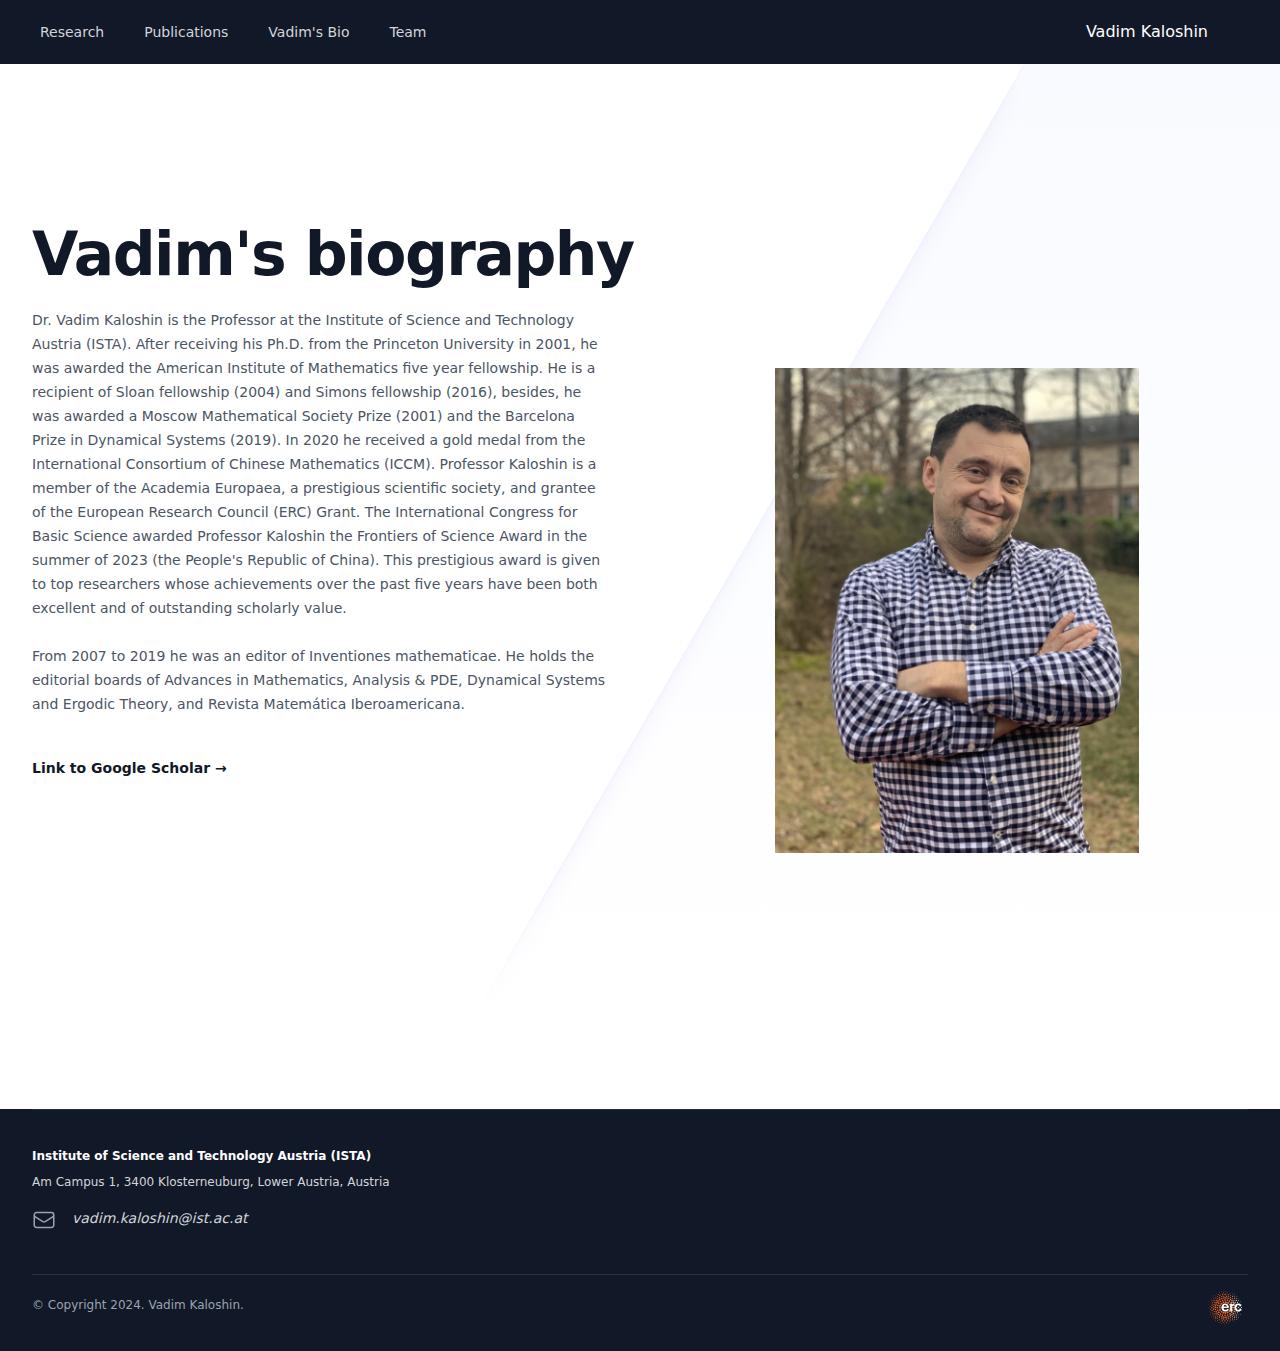
==== commit 4dc23151: "Update on fix 2" ====
--- a/bio/index.html
+++ b/bio/index.html
@@ -4,13 +4,13 @@
 <meta name="author" content="Vadim Kaloshin">
 <meta name="keywords" content="Vadim Kaloshin, Professor, Scientist, Researcher, Mathematics, ITSA Austria">
 <meta name="description" content="Academic website of Dr. Kaloshin Vadim. Mathematics Department at ITSA Austria.">
-<link rel="stylesheet" href="/_nuxt/entry.VSz09tOk.css">
-<link rel="modulepreload" as="script" crossorigin href="/_nuxt/entry.zuoO-kIK.js">
-<link rel="prefetch" as="style" href="/_nuxt/error-404.qFGwA4uS.css">
-<link rel="prefetch" as="script" crossorigin href="/_nuxt/error-404.vTbntX7l.js">
-<link rel="prefetch" as="script" crossorigin href="/_nuxt/vue.f36acd1f.0DKvtuhy.js">
-<link rel="prefetch" as="style" href="/_nuxt/error-500.V0P2JAtD.css">
-<link rel="prefetch" as="script" crossorigin href="/_nuxt/error-500.ynbK7VBX.js">
-<script type="module" src="/_nuxt/entry.zuoO-kIK.js" crossorigin></script>
-<script id="unhead:payload" type="application/json">{"title":" Vadim Kaloshin"}</script></head><body><div id="__nuxt"></div><script type="application/json" id="__NUXT_DATA__" data-ssr="false">[{"_errors":1,"serverRendered":2,"data":3,"state":4,"once":5},{},false,{},{},["Set"]]</script>
+<link rel="preload" as="fetch" crossorigin="anonymous" href="/bio/_payload.json">
+<style>/*! tailwindcss v3.4.1 | MIT License | https://tailwindcss.com*/*,:after,:before{border:0 solid #e5e7eb;box-sizing:border-box}:after,:before{--tw-content:""}:host,html{line-height:1.5;-webkit-text-size-adjust:100%;font-family:ui-sans-serif,system-ui,sans-serif,Apple Color Emoji,Segoe UI Emoji,Segoe UI Symbol,Noto Color Emoji;font-feature-settings:normal;font-variation-settings:normal;-moz-tab-size:4;-o-tab-size:4;tab-size:4;-webkit-tap-highlight-color:transparent}body{line-height:inherit;margin:0}hr{border-top-width:1px;color:inherit;height:0}abbr:where([title]){-webkit-text-decoration:underline dotted;text-decoration:underline dotted}h1,h2,h3,h4,h5,h6{font-size:inherit;font-weight:inherit}a{color:inherit;text-decoration:inherit}b,strong{font-weight:bolder}code,kbd,pre,samp{font-family:ui-monospace,SFMono-Regular,Menlo,Monaco,Consolas,Liberation Mono,Courier New,monospace;font-feature-settings:normal;font-size:1em;font-variation-settings:normal}small{font-size:80%}sub,sup{font-size:75%;line-height:0;position:relative;vertical-align:baseline}sub{bottom:-.25em}sup{top:-.5em}table{border-collapse:collapse;border-color:inherit;text-indent:0}button,input,optgroup,select,textarea{color:inherit;font-family:inherit;font-feature-settings:inherit;font-size:100%;font-variation-settings:inherit;font-weight:inherit;line-height:inherit;margin:0;padding:0}button,select{text-transform:none}[type=button],[type=reset],[type=submit],button{-webkit-appearance:button;background-color:transparent;background-image:none}:-moz-focusring{outline:auto}:-moz-ui-invalid{box-shadow:none}progress{vertical-align:baseline}::-webkit-inner-spin-button,::-webkit-outer-spin-button{height:auto}[type=search]{-webkit-appearance:textfield;outline-offset:-2px}::-webkit-search-decoration{-webkit-appearance:none}::-webkit-file-upload-button{-webkit-appearance:button;font:inherit}summary{display:list-item}blockquote,dd,dl,figure,h1,h2,h3,h4,h5,h6,hr,p,pre{margin:0}fieldset{margin:0}fieldset,legend{padding:0}menu,ol,ul{list-style:none;margin:0;padding:0}dialog{padding:0}textarea{resize:vertical}input::-moz-placeholder,textarea::-moz-placeholder{color:#9ca3af;opacity:1}input::placeholder,textarea::placeholder{color:#9ca3af;opacity:1}[role=button],button{cursor:pointer}:disabled{cursor:default}audio,canvas,embed,iframe,img,object,svg,video{display:block;vertical-align:middle}img,video{height:auto;max-width:100%}[hidden]{display:none}[multiple],[type=date],[type=datetime-local],[type=email],[type=month],[type=number],[type=password],[type=search],[type=tel],[type=text],[type=time],[type=url],[type=week],input:where(:not([type])),select,textarea{-webkit-appearance:none;-moz-appearance:none;appearance:none;background-color:#fff;border-color:#6b7280;border-radius:0;border-width:1px;font-size:1rem;line-height:1.5rem;padding:.5rem .75rem;--tw-shadow:0 0 #0000}[multiple]:focus,[type=date]:focus,[type=datetime-local]:focus,[type=email]:focus,[type=month]:focus,[type=number]:focus,[type=password]:focus,[type=search]:focus,[type=tel]:focus,[type=text]:focus,[type=time]:focus,[type=url]:focus,[type=week]:focus,input:where(:not([type])):focus,select:focus,textarea:focus{outline:2px solid transparent;outline-offset:2px;--tw-ring-inset:var(--tw-empty,/*!*/ /*!*/);--tw-ring-offset-width:0px;--tw-ring-offset-color:#fff;--tw-ring-color:#2563eb;--tw-ring-offset-shadow:var(--tw-ring-inset) 0 0 0 var(--tw-ring-offset-width) var(--tw-ring-offset-color);--tw-ring-shadow:var(--tw-ring-inset) 0 0 0 calc(1px + var(--tw-ring-offset-width)) var(--tw-ring-color);border-color:#2563eb;box-shadow:var(--tw-ring-offset-shadow),var(--tw-ring-shadow),var(--tw-shadow)}input::-moz-placeholder,textarea::-moz-placeholder{color:#6b7280;opacity:1}input::placeholder,textarea::placeholder{color:#6b7280;opacity:1}::-webkit-datetime-edit-fields-wrapper{padding:0}::-webkit-date-and-time-value{min-height:1.5em;text-align:inherit}::-webkit-datetime-edit{display:inline-flex}::-webkit-datetime-edit,::-webkit-datetime-edit-day-field,::-webkit-datetime-edit-hour-field,::-webkit-datetime-edit-meridiem-field,::-webkit-datetime-edit-millisecond-field,::-webkit-datetime-edit-minute-field,::-webkit-datetime-edit-month-field,::-webkit-datetime-edit-second-field,::-webkit-datetime-edit-year-field{padding-bottom:0;padding-top:0}select{background-image:url("data:image/svg+xml;charset=utf-8,%3Csvg xmlns='http://www.w3.org/2000/svg' fill='none' viewBox='0 0 20 20'%3E%3Cpath stroke='%236b7280' stroke-linecap='round' stroke-linejoin='round' stroke-width='1.5' d='m6 8 4 4 4-4'/%3E%3C/svg%3E");background-position:right .5rem center;background-repeat:no-repeat;background-size:1.5em 1.5em;padding-right:2.5rem;-webkit-print-color-adjust:exact;print-color-adjust:exact}[multiple],[size]:where(select:not([size="1"])){background-image:none;background-position:0 0;background-repeat:unset;background-size:initial;padding-right:.75rem;-webkit-print-color-adjust:unset;print-color-adjust:unset}[type=checkbox],[type=radio]{-webkit-appearance:none;-moz-appearance:none;appearance:none;background-color:#fff;background-origin:border-box;border-color:#6b7280;border-width:1px;color:#2563eb;display:inline-block;flex-shrink:0;height:1rem;padding:0;-webkit-print-color-adjust:exact;print-color-adjust:exact;-webkit-user-select:none;-moz-user-select:none;user-select:none;vertical-align:middle;width:1rem;--tw-shadow:0 0 #0000}[type=checkbox]{border-radius:0}[type=radio]{border-radius:100%}[type=checkbox]:focus,[type=radio]:focus{outline:2px solid transparent;outline-offset:2px;--tw-ring-inset:var(--tw-empty,/*!*/ /*!*/);--tw-ring-offset-width:2px;--tw-ring-offset-color:#fff;--tw-ring-color:#2563eb;--tw-ring-offset-shadow:var(--tw-ring-inset) 0 0 0 var(--tw-ring-offset-width) var(--tw-ring-offset-color);--tw-ring-shadow:var(--tw-ring-inset) 0 0 0 calc(2px + var(--tw-ring-offset-width)) var(--tw-ring-color);box-shadow:var(--tw-ring-offset-shadow),var(--tw-ring-shadow),var(--tw-shadow)}[type=checkbox]:checked,[type=radio]:checked{background-color:currentColor;background-position:50%;background-repeat:no-repeat;background-size:100% 100%;border-color:transparent}[type=checkbox]:checked{background-image:url("data:image/svg+xml;charset=utf-8,%3Csvg xmlns='http://www.w3.org/2000/svg' fill='%23fff' viewBox='0 0 16 16'%3E%3Cpath d='M12.207 4.793a1 1 0 0 1 0 1.414l-5 5a1 1 0 0 1-1.414 0l-2-2a1 1 0 0 1 1.414-1.414L6.5 9.086l4.293-4.293a1 1 0 0 1 1.414 0'/%3E%3C/svg%3E")}@media (forced-colors:active) {[type=checkbox]:checked{-webkit-appearance:auto;-moz-appearance:auto;appearance:auto}}[type=radio]:checked{background-image:url("data:image/svg+xml;charset=utf-8,%3Csvg xmlns='http://www.w3.org/2000/svg' fill='%23fff' viewBox='0 0 16 16'%3E%3Ccircle cx='8' cy='8' r='3'/%3E%3C/svg%3E")}@media (forced-colors:active) {[type=radio]:checked{-webkit-appearance:auto;-moz-appearance:auto;appearance:auto}}[type=checkbox]:checked:focus,[type=checkbox]:checked:hover,[type=radio]:checked:focus,[type=radio]:checked:hover{background-color:currentColor;border-color:transparent}[type=checkbox]:indeterminate{background-color:currentColor;background-image:url("data:image/svg+xml;charset=utf-8,%3Csvg xmlns='http://www.w3.org/2000/svg' fill='none' viewBox='0 0 16 16'%3E%3Cpath stroke='%23fff' stroke-linecap='round' stroke-linejoin='round' stroke-width='2' d='M4 8h8'/%3E%3C/svg%3E");background-position:50%;background-repeat:no-repeat;background-size:100% 100%;border-color:transparent}@media (forced-colors:active) {[type=checkbox]:indeterminate{-webkit-appearance:auto;-moz-appearance:auto;appearance:auto}}[type=checkbox]:indeterminate:focus,[type=checkbox]:indeterminate:hover{background-color:currentColor;border-color:transparent}[type=file]{background:unset;border-color:inherit;border-radius:0;border-width:0;font-size:unset;line-height:inherit;padding:0}[type=file]:focus{outline:1px solid ButtonText;outline:1px auto -webkit-focus-ring-color}*,:after,:before{--tw-border-spacing-x:0;--tw-border-spacing-y:0;--tw-translate-x:0;--tw-translate-y:0;--tw-rotate:0;--tw-skew-x:0;--tw-skew-y:0;--tw-scale-x:1;--tw-scale-y:1;--tw-pan-x: ;--tw-pan-y: ;--tw-pinch-zoom: ;--tw-scroll-snap-strictness:proximity;--tw-gradient-from-position: ;--tw-gradient-via-position: ;--tw-gradient-to-position: ;--tw-ordinal: ;--tw-slashed-zero: ;--tw-numeric-figure: ;--tw-numeric-spacing: ;--tw-numeric-fraction: ;--tw-ring-inset: ;--tw-ring-offset-width:0px;--tw-ring-offset-color:#fff;--tw-ring-color:rgba(59,130,246,.5);--tw-ring-offset-shadow:0 0 #0000;--tw-ring-shadow:0 0 #0000;--tw-shadow:0 0 #0000;--tw-shadow-colored:0 0 #0000;--tw-blur: ;--tw-brightness: ;--tw-contrast: ;--tw-grayscale: ;--tw-hue-rotate: ;--tw-invert: ;--tw-saturate: ;--tw-sepia: ;--tw-drop-shadow: ;--tw-backdrop-blur: ;--tw-backdrop-brightness: ;--tw-backdrop-contrast: ;--tw-backdrop-grayscale: ;--tw-backdrop-hue-rotate: ;--tw-backdrop-invert: ;--tw-backdrop-opacity: ;--tw-backdrop-saturate: ;--tw-backdrop-sepia: }::backdrop{--tw-border-spacing-x:0;--tw-border-spacing-y:0;--tw-translate-x:0;--tw-translate-y:0;--tw-rotate:0;--tw-skew-x:0;--tw-skew-y:0;--tw-scale-x:1;--tw-scale-y:1;--tw-pan-x: ;--tw-pan-y: ;--tw-pinch-zoom: ;--tw-scroll-snap-strictness:proximity;--tw-gradient-from-position: ;--tw-gradient-via-position: ;--tw-gradient-to-position: ;--tw-ordinal: ;--tw-slashed-zero: ;--tw-numeric-figure: ;--tw-numeric-spacing: ;--tw-numeric-fraction: ;--tw-ring-inset: ;--tw-ring-offset-width:0px;--tw-ring-offset-color:#fff;--tw-ring-color:rgba(59,130,246,.5);--tw-ring-offset-shadow:0 0 #0000;--tw-ring-shadow:0 0 #0000;--tw-shadow:0 0 #0000;--tw-shadow-colored:0 0 #0000;--tw-blur: ;--tw-brightness: ;--tw-contrast: ;--tw-grayscale: ;--tw-hue-rotate: ;--tw-invert: ;--tw-saturate: ;--tw-sepia: ;--tw-drop-shadow: ;--tw-backdrop-blur: ;--tw-backdrop-brightness: ;--tw-backdrop-contrast: ;--tw-backdrop-grayscale: ;--tw-backdrop-hue-rotate: ;--tw-backdrop-invert: ;--tw-backdrop-opacity: ;--tw-backdrop-saturate: ;--tw-backdrop-sepia: }.sr-only{height:1px;margin:-1px;overflow:hidden;padding:0;position:absolute;width:1px;clip:rect(0,0,0,0);border-width:0;white-space:nowrap}.absolute{position:absolute}.relative{position:relative}.-inset-0{inset:0}.-inset-0\.5{inset:-.125rem}.-inset-1{inset:-.25rem}.-inset-1\.5{inset:-.375rem}.inset-0{inset:0}.inset-x-0{left:0;right:0}.inset-y-0{bottom:0;top:0}.bottom-0{bottom:0}.left-0{left:0}.right-0{right:0}.right-1\/2{right:50%}.isolate{isolation:isolate}.-z-10{z-index:-10}.z-10{z-index:10}.-mx-4{margin-left:-1rem;margin-right:-1rem}.mx-auto{margin-left:auto;margin-right:auto}.-mr-96{margin-right:-24rem}.-mt-12{margin-top:-3rem}.mb-4{margin-bottom:1rem}.ml-3{margin-left:.75rem}.mt-1{margin-top:.25rem}.mt-10{margin-top:2.5rem}.mt-16{margin-top:4rem}.mt-2{margin-top:.5rem}.mt-20{margin-top:5rem}.mt-3{margin-top:.75rem}.mt-4{margin-top:1rem}.mt-5{margin-top:1.25rem}.mt-6{margin-top:1.5rem}.mt-8{margin-top:2rem}.block{display:block}.flex{display:flex}.inline-flex{display:inline-flex}.table{display:table}.grid{display:grid}.hidden{display:none}.aspect-\[4\/5\]{aspect-ratio:4/5}.aspect-\[6\/5\]{aspect-ratio:6/5}.h-16{height:4rem}.h-24{height:6rem}.h-6{height:1.5rem}.h-7{height:1.75rem}.h-9{height:2.25rem}.h-96{height:24rem}.min-h-screen{min-height:100vh}.w-48{width:12rem}.w-52{width:13rem}.w-6{width:1.5rem}.w-\[200\%\]{width:200%}.w-auto{width:auto}.w-full{width:100%}.min-w-full{min-width:100%}.max-w-2xl{max-width:42rem}.max-w-7xl{max-width:80rem}.max-w-lg{max-width:32rem}.max-w-xl{max-width:36rem}.flex-1{flex:1 1 0%}.flex-auto{flex:1 1 auto}.flex-none{flex:none}.flex-shrink-0{flex-shrink:0}.origin-top-right{transform-origin:top right}.skew-x-\[-30deg\]{--tw-skew-x:-30deg}.scale-100,.skew-x-\[-30deg\]{transform:translate(var(--tw-translate-x),var(--tw-translate-y)) rotate(var(--tw-rotate)) skewX(var(--tw-skew-x)) skewY(var(--tw-skew-y)) scaleX(var(--tw-scale-x)) scaleY(var(--tw-scale-y))}.scale-100{--tw-scale-x:1;--tw-scale-y:1}.scale-95{--tw-scale-x:.95;--tw-scale-y:.95}.scale-95,.transform{transform:translate(var(--tw-translate-x),var(--tw-translate-y)) rotate(var(--tw-rotate)) skewX(var(--tw-skew-x)) skewY(var(--tw-skew-y)) scaleX(var(--tw-scale-x)) scaleY(var(--tw-scale-y))}.grid-cols-1{grid-template-columns:repeat(1,minmax(0,1fr))}.flex-col{flex-direction:column}.items-center{align-items:center}.justify-center{justify-content:center}.justify-between{justify-content:space-between}.gap-6{gap:1.5rem}.gap-x-4{-moz-column-gap:1rem;column-gap:1rem}.gap-x-6{-moz-column-gap:1.5rem;column-gap:1.5rem}.gap-y-10{row-gap:2.5rem}.gap-y-20{row-gap:5rem}.space-x-4>:not([hidden])~:not([hidden]){--tw-space-x-reverse:0;margin-left:calc(1rem*(1 - var(--tw-space-x-reverse)));margin-right:calc(1rem*var(--tw-space-x-reverse))}.space-x-6>:not([hidden])~:not([hidden]){--tw-space-x-reverse:0;margin-left:calc(1.5rem*(1 - var(--tw-space-x-reverse)));margin-right:calc(1.5rem*var(--tw-space-x-reverse))}.space-y-1>:not([hidden])~:not([hidden]){--tw-space-y-reverse:0;margin-bottom:calc(.25rem*var(--tw-space-y-reverse));margin-top:calc(.25rem*(1 - var(--tw-space-y-reverse)))}.divide-y>:not([hidden])~:not([hidden]){--tw-divide-y-reverse:0;border-bottom-width:calc(1px*var(--tw-divide-y-reverse));border-top-width:calc(1px*(1 - var(--tw-divide-y-reverse)))}.divide-gray-200>:not([hidden])~:not([hidden]){--tw-divide-opacity:1;border-color:rgb(229 231 235/var(--tw-divide-opacity))}.divide-gray-300>:not([hidden])~:not([hidden]){--tw-divide-opacity:1;border-color:rgb(209 213 219/var(--tw-divide-opacity))}.overflow-hidden{overflow:hidden}.overflow-y-auto{overflow-y:auto}.whitespace-nowrap{white-space:nowrap}.rounded{border-radius:.25rem}.rounded-2xl{border-radius:1rem}.rounded-full{border-radius:9999px}.rounded-md{border-radius:.375rem}.border-t{border-top-width:1px}.border-gray-200{--tw-border-opacity:1;border-color:rgb(229 231 235/var(--tw-border-opacity))}.border-white\/10{border-color:hsla(0,0%,100%,.1)}.bg-gray-100{--tw-bg-opacity:1;background-color:rgb(243 244 246/var(--tw-bg-opacity))}.bg-gray-800{--tw-bg-opacity:1;background-color:rgb(31 41 55/var(--tw-bg-opacity))}.bg-gray-900{--tw-bg-opacity:1;background-color:rgb(17 24 39/var(--tw-bg-opacity))}.bg-white{--tw-bg-opacity:1;background-color:rgb(255 255 255/var(--tw-bg-opacity))}.bg-gradient-to-b{background-image:linear-gradient(to bottom,var(--tw-gradient-stops))}.bg-gradient-to-t{background-image:linear-gradient(to top,var(--tw-gradient-stops))}.from-indigo-100\/20{--tw-gradient-from:rgba(224,231,255,.2) var(--tw-gradient-from-position);--tw-gradient-to:rgba(224,231,255,0) var(--tw-gradient-to-position);--tw-gradient-stops:var(--tw-gradient-from),var(--tw-gradient-to)}.from-white{--tw-gradient-from:#fff var(--tw-gradient-from-position);--tw-gradient-to:hsla(0,0%,100%,0) var(--tw-gradient-to-position);--tw-gradient-stops:var(--tw-gradient-from),var(--tw-gradient-to)}.object-contain{-o-object-fit:contain;object-fit:contain}.object-cover{-o-object-fit:cover;object-fit:cover}.object-center{-o-object-position:center;object-position:center}.p-1{padding:.25rem}.p-2{padding:.5rem}.px-2{padding-left:.5rem;padding-right:.5rem}.px-3{padding-left:.75rem;padding-right:.75rem}.px-4{padding-left:1rem;padding-right:1rem}.px-6{padding-left:1.5rem;padding-right:1.5rem}.py-1{padding-bottom:.25rem;padding-top:.25rem}.py-2{padding-bottom:.5rem;padding-top:.5rem}.py-24{padding-bottom:6rem;padding-top:6rem}.py-32{padding-bottom:8rem;padding-top:8rem}.py-4{padding-bottom:1rem;padding-top:1rem}.pb-16{padding-bottom:4rem}.pb-3{padding-bottom:.75rem}.pb-6{padding-bottom:1.5rem}.pl-3{padding-left:.75rem}.pl-4{padding-left:1rem}.pl-5{padding-left:1.25rem}.pr-3{padding-right:.75rem}.pr-4{padding-right:1rem}.pt-0{padding-top:0}.pt-10{padding-top:2.5rem}.pt-2{padding-top:.5rem}.pt-4{padding-top:1rem}.pt-6{padding-top:1.5rem}.pt-8{padding-top:2rem}.text-left{text-align:left}.text-center{text-align:center}.text-right{text-align:right}.text-2xl{font-size:1.5rem;line-height:2rem}.text-3xl{font-size:1.875rem;line-height:2.25rem}.text-base{font-size:1rem;line-height:1.5rem}.text-lg{font-size:1.125rem;line-height:1.75rem}.text-sm{font-size:.875rem;line-height:1.25rem}.text-xl{font-size:1.25rem;line-height:1.75rem}.text-xs{font-size:.75rem;line-height:1rem}.font-bold{font-weight:700}.font-medium{font-weight:500}.font-semibold{font-weight:600}.italic{font-style:italic}.leading-5{line-height:1.25rem}.leading-6{line-height:1.5rem}.leading-7{line-height:1.75rem}.leading-8{line-height:2rem}.tracking-tight{letter-spacing:-.025em}.text-gray-300{--tw-text-opacity:1;color:rgb(209 213 219/var(--tw-text-opacity))}.text-gray-400{--tw-text-opacity:1;color:rgb(156 163 175/var(--tw-text-opacity))}.text-gray-500{--tw-text-opacity:1;color:rgb(107 114 128/var(--tw-text-opacity))}.text-gray-600{--tw-text-opacity:1;color:rgb(75 85 99/var(--tw-text-opacity))}.text-gray-700{--tw-text-opacity:1;color:rgb(55 65 81/var(--tw-text-opacity))}.text-gray-900{--tw-text-opacity:1;color:rgb(17 24 39/var(--tw-text-opacity))}.text-indigo-600{--tw-text-opacity:1;color:rgb(79 70 229/var(--tw-text-opacity))}.text-slate-500{--tw-text-opacity:1;color:rgb(100 116 139/var(--tw-text-opacity))}.text-white{--tw-text-opacity:1;color:rgb(255 255 255/var(--tw-text-opacity))}.opacity-0{opacity:0}.opacity-100{opacity:1}.shadow-lg{--tw-shadow:0 10px 15px -3px rgba(0,0,0,.1),0 4px 6px -4px rgba(0,0,0,.1);--tw-shadow-colored:0 10px 15px -3px var(--tw-shadow-color),0 4px 6px -4px var(--tw-shadow-color)}.shadow-lg,.shadow-xl{box-shadow:var(--tw-ring-offset-shadow,0 0 #0000),var(--tw-ring-shadow,0 0 #0000),var(--tw-shadow)}.shadow-xl{--tw-shadow:0 20px 25px -5px rgba(0,0,0,.1),0 8px 10px -6px rgba(0,0,0,.1);--tw-shadow-colored:0 20px 25px -5px var(--tw-shadow-color),0 8px 10px -6px var(--tw-shadow-color)}.shadow-indigo-600\/10{--tw-shadow-color:rgba(79,70,229,.1);--tw-shadow:var(--tw-shadow-colored)}.ring-1{--tw-ring-offset-shadow:var(--tw-ring-inset) 0 0 0 var(--tw-ring-offset-width) var(--tw-ring-offset-color);--tw-ring-shadow:var(--tw-ring-inset) 0 0 0 calc(1px + var(--tw-ring-offset-width)) var(--tw-ring-color);box-shadow:var(--tw-ring-offset-shadow),var(--tw-ring-shadow),var(--tw-shadow,0 0 #0000)}.ring-black{--tw-ring-opacity:1;--tw-ring-color:rgb(0 0 0/var(--tw-ring-opacity))}.ring-indigo-50{--tw-ring-opacity:1;--tw-ring-color:rgb(238 242 255/var(--tw-ring-opacity))}.ring-opacity-5{--tw-ring-opacity:0.05}.transition{transition-duration:.15s;transition-property:color,background-color,border-color,text-decoration-color,fill,stroke,opacity,box-shadow,transform,filter,-webkit-backdrop-filter;transition-property:color,background-color,border-color,text-decoration-color,fill,stroke,opacity,box-shadow,transform,filter,backdrop-filter;transition-property:color,background-color,border-color,text-decoration-color,fill,stroke,opacity,box-shadow,transform,filter,backdrop-filter,-webkit-backdrop-filter;transition-timing-function:cubic-bezier(.4,0,.2,1)}.duration-100{transition-duration:.1s}.duration-75{transition-duration:75ms}.ease-in{transition-timing-function:cubic-bezier(.4,0,1,1)}.ease-out{transition-timing-function:cubic-bezier(0,0,.2,1)}.hover\:bg-gray-700:hover{--tw-bg-opacity:1;background-color:rgb(55 65 81/var(--tw-bg-opacity))}.hover\:bg-gray-900:hover{--tw-bg-opacity:1;background-color:rgb(17 24 39/var(--tw-bg-opacity))}.hover\:bg-slate-200:hover{--tw-bg-opacity:1;background-color:rgb(226 232 240/var(--tw-bg-opacity))}.hover\:hover\:text-indigo-600:hover:hover{--tw-text-opacity:1;color:rgb(79 70 229/var(--tw-text-opacity))}.hover\:text-blue-600:hover{--tw-text-opacity:1;color:rgb(37 99 235/var(--tw-text-opacity))}.hover\:text-gray-400:hover{--tw-text-opacity:1;color:rgb(156 163 175/var(--tw-text-opacity))}.hover\:text-indigo-600:hover{--tw-text-opacity:1;color:rgb(79 70 229/var(--tw-text-opacity))}.hover\:text-indigo-900:hover{--tw-text-opacity:1;color:rgb(49 46 129/var(--tw-text-opacity))}.hover\:text-white:hover{--tw-text-opacity:1;color:rgb(255 255 255/var(--tw-text-opacity))}.focus\:outline-none:focus{outline:2px solid transparent;outline-offset:2px}.focus\:ring-2:focus{--tw-ring-offset-shadow:var(--tw-ring-inset) 0 0 0 var(--tw-ring-offset-width) var(--tw-ring-offset-color);--tw-ring-shadow:var(--tw-ring-inset) 0 0 0 calc(2px + var(--tw-ring-offset-width)) var(--tw-ring-color);box-shadow:var(--tw-ring-offset-shadow),var(--tw-ring-shadow),var(--tw-shadow,0 0 #0000)}.focus\:ring-inset:focus{--tw-ring-inset:inset}.focus\:ring-white:focus{--tw-ring-opacity:1;--tw-ring-color:rgb(255 255 255/var(--tw-ring-opacity))}.focus\:ring-offset-2:focus{--tw-ring-offset-width:2px}.focus\:ring-offset-gray-800:focus{--tw-ring-offset-color:#1f2937}@media (min-width:320px){.xs\:mt-2{margin-top:.5rem}.xs\:min-h-full{min-height:100%}.xs\:self-center{align-self:center}.xs\:py-10{padding-bottom:2.5rem;padding-top:2.5rem}.xs\:pt-0{padding-top:0}.xs\:text-center{text-align:center}.xs\:text-2xl{font-size:1.5rem;line-height:2rem}.xs\:text-sm{font-size:.875rem;line-height:1.25rem}.xs\:text-xs{font-size:.75rem;line-height:1rem}.xs\:leading-6{line-height:1.5rem}.xs\:leading-7{line-height:1.75rem}}@media (min-width:640px){.sm\:m-6{margin:1.5rem}.sm\:-mx-0{margin-left:0;margin-right:0}.sm\:-mr-80{margin-right:-20rem}.sm\:ml-6{margin-left:1.5rem}.sm\:mt-16{margin-top:4rem}.sm\:mt-20{margin-top:5rem}.sm\:block{display:block}.sm\:flex{display:flex}.sm\:hidden{display:none}.sm\:h-32{height:8rem}.sm\:flex-auto{flex:1 1 auto}.sm\:grid-cols-2{grid-template-columns:repeat(2,minmax(0,1fr))}.sm\:items-center{align-items:center}.sm\:items-stretch{align-items:stretch}.sm\:justify-start{justify-content:flex-start}.sm\:gap-y-16{row-gap:4rem}.sm\:p-6{padding:1.5rem}.sm\:px-6{padding-left:1.5rem;padding-right:1.5rem}.sm\:py-40{padding-bottom:10rem;padding-top:10rem}.sm\:pb-24{padding-bottom:6rem}.sm\:pl-0{padding-left:0}.sm\:pr-0{padding-right:0}.sm\:text-4xl{font-size:2.25rem;line-height:2.5rem}.sm\:text-6xl{font-size:3.75rem;line-height:1}}@media (min-width:768px){.md\:order-1{order:1}.md\:order-2{order:2}.md\:ml-6{margin-left:1.5rem}.md\:mt-0{margin-top:0}.md\:flex{display:flex}.md\:items-center{align-items:center}.md\:justify-between{justify-content:space-between}.md\:pt-0{padding-top:0}.md\:pt-24{padding-top:6rem}}@media (min-width:1024px){.lg\:col-span-2{grid-column:span 2/span 2}.lg\:mx-0{margin-left:0;margin-right:0}.lg\:-mr-96{margin-right:-24rem}.lg\:mt-0{margin-top:0}.lg\:mt-10{margin-top:2.5rem}.lg\:mt-24{margin-top:6rem}.lg\:flex{display:flex}.lg\:grid{display:grid}.lg\:max-w-4xl{max-width:56rem}.lg\:max-w-none{max-width:none}.lg\:grid-cols-2{grid-template-columns:repeat(2,minmax(0,1fr))}.lg\:grid-cols-3{grid-template-columns:repeat(3,minmax(0,1fr))}.lg\:items-center{align-items:center}.lg\:justify-between{justify-content:space-between}.lg\:gap-x-16{-moz-column-gap:4rem;column-gap:4rem}.lg\:gap-x-8{-moz-column-gap:2rem;column-gap:2rem}.lg\:gap-y-6{row-gap:1.5rem}.lg\:px-1{padding-left:.25rem;padding-right:.25rem}.lg\:px-8{padding-left:2rem;padding-right:2rem}.lg\:pt-0{padding-top:0}}@media (min-width:1280px){.xl\:col-auto{grid-column:auto}.xl\:col-end-1{grid-column-end:1}.xl\:row-span-2{grid-row:span 2/span 2}.xl\:row-start-1{grid-row-start:1}.xl\:row-end-2{grid-row-end:2}.xl\:mt-36{margin-top:9rem}.xl\:max-w-none{max-width:none}.xl\:grid-cols-1{grid-template-columns:repeat(1,minmax(0,1fr))}.xl\:grid-rows-1{grid-template-rows:repeat(1,minmax(0,1fr))}.xl\:flex-row{flex-direction:row}.xl\:gap-x-8{-moz-column-gap:2rem;column-gap:2rem}}</style>
+<link rel="modulepreload" as="script" crossorigin href="/_nuxt/entry.AD4zbQzb.js">
+<link rel="modulepreload" as="script" crossorigin href="/_nuxt/bio.-smxnmqw.js">
+<link rel="prefetch" as="script" crossorigin href="/_nuxt/error-404.1tjvVxOa.js">
+<link rel="prefetch" as="script" crossorigin href="/_nuxt/vue.f36acd1f.yCg3UQ6n.js">
+<link rel="prefetch" as="script" crossorigin href="/_nuxt/error-500.yg1TpEHQ.js">
+<script type="module" src="/_nuxt/entry.AD4zbQzb.js" crossorigin></script>
+<script id="unhead:payload" type="application/json">{"title":" Vadim Kaloshin"}</script></head><body><div id="__nuxt"><!--[--><nav data-headlessui-state class="bg-gray-900"><div class="mx-auto max-w-7xl px-2 sm:px-6 lg:px-1"><div class="relative flex h-16 items-center justify-between"><div class="absolute inset-y-0 left-0 flex items-center sm:hidden"><button id="headlessui-disclosure-button-1" type="button" aria-expanded="false" data-headlessui-state class="relative inline-flex items-center justify-center rounded-md p-2 text-gray-400 hover:bg-gray-700 hover:text-white focus:outline-none focus:ring-2 focus:ring-inset focus:ring-white"><span class="absolute -inset-0.5"></span><span class="sr-only">Open main menu</span><svg xmlns="http://www.w3.org/2000/svg" fill="none" viewBox="0 0 24 24" stroke-width="1.5" stroke="currentColor" aria-hidden="true" data-slot="icon" class="block h-6 w-6"><path stroke-linecap="round" stroke-linejoin="round" d="M3.75 6.75h16.5M3.75 12h16.5m-16.5 5.25h16.5"></path></svg></button></div><div class="flex flex-1 items-center justify-center sm:items-stretch sm:justify-start"><div class="hidden sm:ml-6 sm:block"><div class="flex space-x-4"><a href="/" class="text-gray-300 hover:bg-gray-700 hover:text-white px-3 py-2 text-sm font-medium rounded"> Research </a><a href="/publications" class="text-gray-300 hover:bg-gray-700 hover:text-white px-3 py-2 text-sm font-medium rounded"> Publications </a><a aria-current="page" href="/bio" class="router-link-active router-link-exact-active text-gray-300 hover:bg-gray-700 hover:text-white px-3 py-2 text-sm font-medium rounded"> Vadim&#39;s Bio </a><a href="/team" class="text-gray-300 hover:bg-gray-700 hover:text-white px-3 py-2 text-sm font-medium rounded"> Team </a></div></div></div><div class="flex flex-shrink-0 sm:p-6 sm:m-6 right-0"><a href="/" class="text-white hover:bg-gray-700 hover:text-white p-2 rounded"> Vadim Kaloshin </a></div><div data-headlessui-state class="relative ml-3"><div><button id="headlessui-menu-button-3" type="button" aria-haspopup="menu" aria-expanded="false" data-headlessui-state class="relative flex rounded-full bg-gray-800 text-sm focus:outline-none focus:ring-2 focus:ring-white focus:ring-offset-2 focus:ring-offset-gray-800"><span class="absolute -inset-1.5"></span><span class="sr-only">Open user menu</span></button></div><!----></div></div></div><!----></nav><div><div class="bg-white min-h-screen"><div class="relative isolate overflow-hidden bg-gradient-to-b from-indigo-100/20 pt-0"><div class="absolute inset-y-0 right-1/2 -z-10 -mr-96 w-[200%] origin-top-right skew-x-[-30deg] bg-white shadow-xl shadow-indigo-600/10 ring-1 ring-indigo-50 sm:-mr-80 lg:-mr-96" aria-hidden="true"></div><div class="mx-auto max-w-7xl px-6 py-32 xs:py-10 sm:py-40 lg:px-8"><div class="mx-auto max-w-2xl lg:mx-0 lg:grid lg:max-w-none lg:grid-cols-2 lg:gap-x-16 lg:gap-y-6 xl:grid-cols-1 xl:grid-rows-1 xl:gap-x-8"><h5 class="text-xl font-bold tracking-tight text-gray-900 sm:text-6xl xs:text-2xl lg:col-span-2 xl:col-auto"> Vadim&#39;s biography </h5><div class="mt-6 max-w-xl lg:mt-0 xl:col-end-1 xl:row-start-1"><p class="text-md leading-8 xs:text-sm text-gray-600 xs:leading-6"> Dr. Vadim Kaloshin is the Professor at the Institute of Science and Technology Austria (ISTA). After receiving his Ph.D. from the Princeton University in 2001, he was awarded the <a href="https://aimath.org/programs/five-year-fellows/" target="_blank" class="hover:text-indigo-600"> American Institute of Mathematics </a> five year fellowship. He is a recipient of <a href="https://sloan.org/fellows-database?page=238" target="_blank" class="hover:text-indigo-600"> Sloan fellowship </a> (2004) and <a href="https://www.simonsfoundation.org/people/vadim-kaloshin/" target="_blank" class="hover:text-indigo-600"> Simons fellowship </a> (2016), besides, he was awarded a Moscow Mathematical Society Prize (2001) and the <a href="https://scm.iec.cat/resolucio-barcelona-dynamical-system-prize-2019/" target="_blank" class="hover:text-indigo-600"> Barcelona Prize in Dynamical Systems </a> (2019). In 2020 he received a gold medal from the <a href="https://www.math.nus.edu.sg/wp-content/uploads/sites/4/2021/01/2020-iccm-best-paper-award.pdf" target="_blank" class="hover:text-indigo-600"> International Consortium of Chinese Mathematics (ICCM)</a>. Professor Kaloshin is a member of the Academia Europaea, a prestigious scientific society, and grantee of the European Research Council (ERC) Grant. The International Congress for Basic Science awarded Professor Kaloshin the <a href="https://www.icbs.cn/en/web/index/18009_1581229__" target="_blank" class="hover:text-indigo-600"> Frontiers of Science Award </a> in the summer of 2023 (the People&#39;s Republic of China). This prestigious award is given to top researchers whose achievements over the past five years have been both excellent and of outstanding scholarly value. </p><br><p class="text-md leading-8 text-gray-600 xs:text-sm xs:leading-6"> From 2007 to 2019 he was an editor of <a href="https://link.springer.com/journal/222/editors" target="_blank" class="hover:text-indigo-600"> Inventiones mathematicae</a>. He holds the editorial boards of <a href="https://www.sciencedirect.com/journal/advances-in-mathematics/about/editorial-board" target="_blank" class="hover:text-indigo-600"> Advances in Mathematics</a>, <a href="https://msp.org/apde/about/journal/editorial.html" target="_blank" class="hover:text-indigo-600"> Analysis &amp; PDE</a>, <a href="https://www.cambridge.org/core/journals/ergodic-theory-and-dynamical-systems/information/about-this-journal/editorial-board" target="_blank" class="hover:text-indigo-600">Dynamical Systems and Ergodic Theory</a>, and <a href="https://ems.press/journals/rmi/editorial-board" target="_blank" class="hover:text-indigo-600"> Revista Matemática Iberoamericana</a>. </p><div class="mt-10 flex items-center gap-x-6"><a href="https://scholar.google.com/citations?user=lPUzfhYAAAAJ&amp;hl=en" class="text-sm font-semibold leading-6 text-gray-900 hover:text-indigo-600" target="_blank"> Link to Google Scholar <span aria-hidden="true">→</span></a></div></div><img src="/vadim.jpeg" alt="" class="mt-10 aspect-[6/5] w-full max-w-lg rounded-2xl object-contain sm:mt-16 lg:mt-0 lg:max-w-none xl:row-span-2 xl:row-end-2 xl:mt-36"></div></div><div class="absolute inset-x-0 bottom-0 -z-10 h-24 bg-gradient-to-t from-white sm:h-32"></div></div></div></div><div class="bg-gray-900 mx-auto max-w-1xl px-6 pb-6 pt-10 md:pt-24 lg:px-8 lg:pt-0 bottom-0 md:pt-0 xs:pt-0"><div class="mt-16 border-t border-white/10 pt-8 sm:mt-20 lg:mt-24 lg:flex lg:items-center lg:justify-between"><div><a href="https://ist.ac.at/en/home/" class="text-gray-500 hover:text-gray-400" target="_blank"><h3 class="text-sm font-semibold leading-6 text-white xs:leading-7 xs:text-xs"> Institute of Science and Technology Austria (ISTA) </h3></a><p class="mt-1 text-sm leading-6 text-gray-300 xs:text-xs"> Am Campus 1, 3400 Klosterneuburg, Lower Austria, Austria</p><div class="flex gap-x-4 mt-4"><span class="sr-only">Email</span><svg class="h-7 w-6 text-gray-400" fill="none" viewBox="0 0 24 24" stroke-width="1.5" stroke="currentColor" aria-hidden="true"><path stroke-linecap="round" stroke-linejoin="round" d="M21.75 6.75v10.5a2.25 2.25 0 01-2.25 2.25h-15a2.25 2.25 0 01-2.25-2.25V6.75m19.5 0A2.25 2.25 0 0019.5 4.5h-15a2.25 2.25 0 00-2.25 2.25m19.5 0v.243a2.25 2.25 0 01-1.07 1.916l-7.5 4.615a2.25 2.25 0 01-2.36 0L3.32 8.91a2.25 2.25 0 01-1.07-1.916V6.75"></path></svg><dd><a class="mt-1 text-sm leading-6 text-gray-300 italic hover:hover:text-indigo-600" href="mailto:vadim.kaloshin@ist.ac.at"> vadim.kaloshin@ist.ac.at </a></dd></div></div></div><div class="mt-16 border-t border-white/10 pt-2 sm:mt-20 md:flex md:items-center md:justify-between lg:mt-10"><div class="flex space-x-6 md:order-2 xs:mt-2"><a href="https://erc.europa.eu/apply-grant/starting-grant" class="text-gray-500 hover:text-gray-400" target="_blank"><span class="sr-only"> ERC </span><img src="/erc1.png" alt="ERC" class="h-9 w-auto"></a></div><p class="mt-8 text-xs leading-5 text-gray-400 md:order-1 md:mt-0">© Copyright 2024. Vadim Kaloshin. </p></div></div><!--]--></div><script type="application/json" id="__NUXT_DATA__" data-ssr="true" data-src="/bio/_payload.json">[{"state":1,"once":3,"_errors":5,"serverRendered":7,"path":8,"pinia":9,"prerenderedAt":11},["Reactive",2],{},["Reactive",4],["Set"],["Reactive",6],{},true,"/bio",["Reactive",10],{},1710593107104]</script>
 <script>window.__NUXT__={};window.__NUXT__.config={public:{},app:{baseURL:"/",buildAssetsDir:"/_nuxt/",cdnURL:""}}</script></body></html>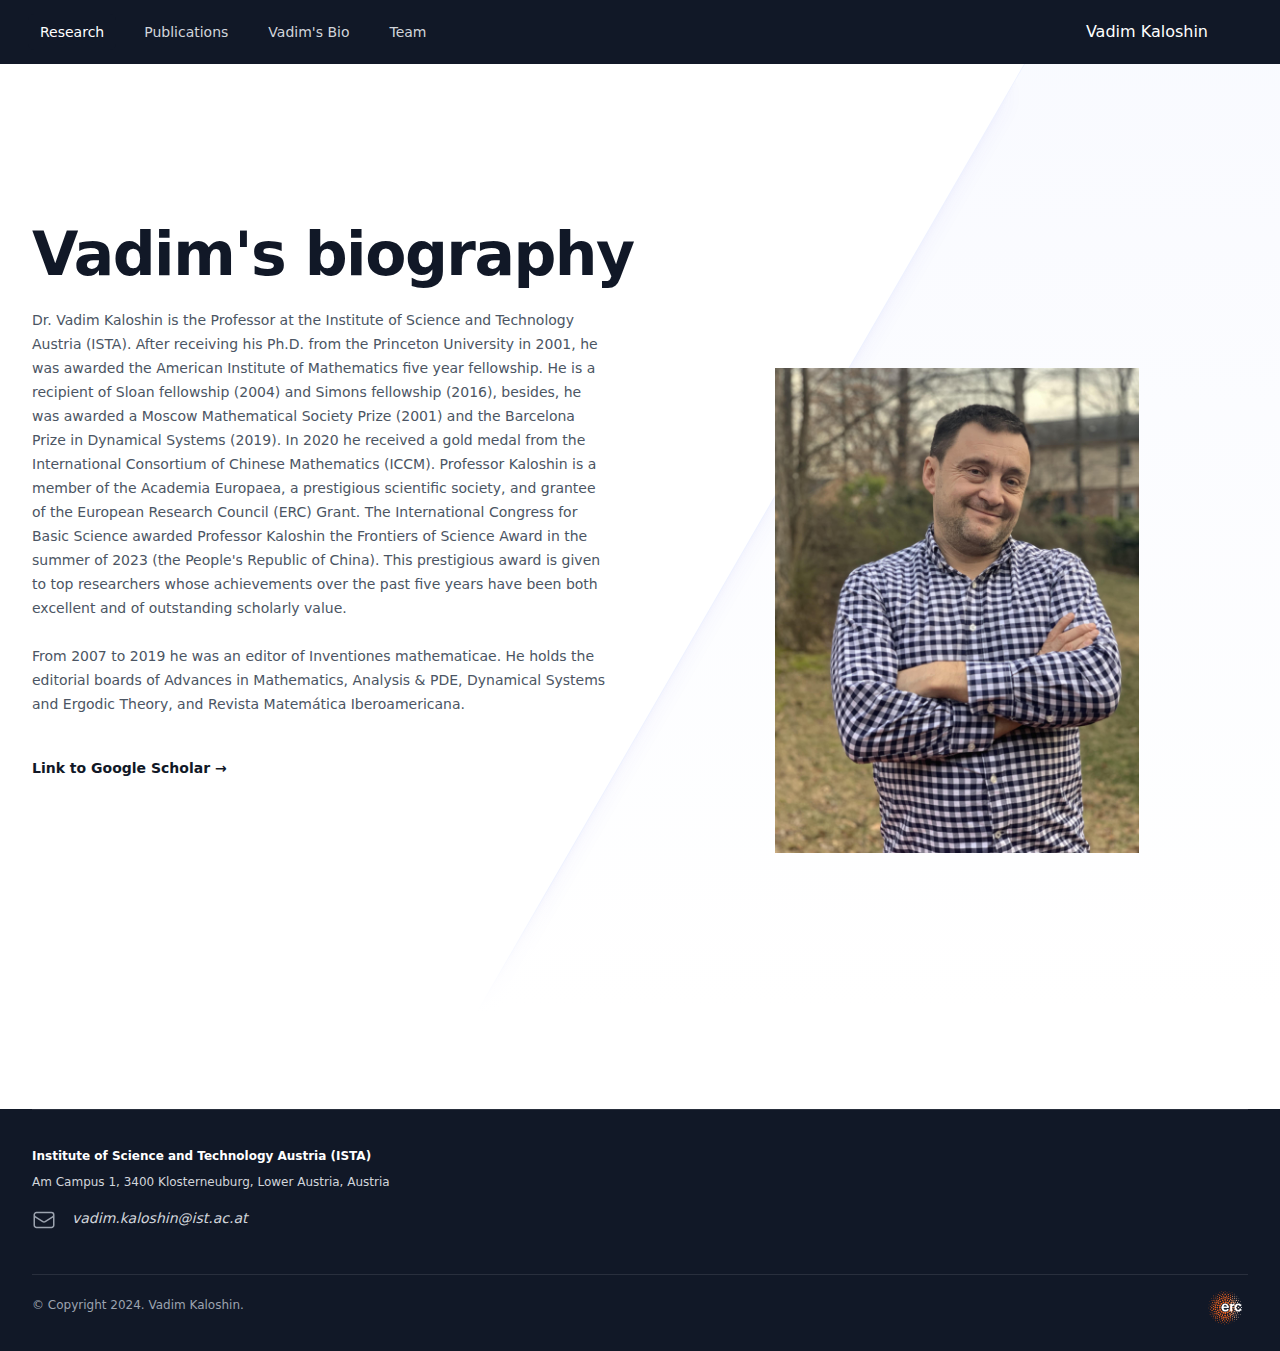
==== commit c9705c05: "navbar fixed" ====
--- a/bio/index.html
+++ b/bio/index.html
@@ -6,11 +6,11 @@
 <meta name="description" content="Academic website of Dr. Kaloshin Vadim. Mathematics Department at ITSA Austria.">
 <link rel="preload" as="fetch" crossorigin="anonymous" href="/bio/_payload.json">
 <style>/*! tailwindcss v3.4.1 | MIT License | https://tailwindcss.com*/*,:after,:before{border:0 solid #e5e7eb;box-sizing:border-box}:after,:before{--tw-content:""}:host,html{line-height:1.5;-webkit-text-size-adjust:100%;font-family:ui-sans-serif,system-ui,sans-serif,Apple Color Emoji,Segoe UI Emoji,Segoe UI Symbol,Noto Color Emoji;font-feature-settings:normal;font-variation-settings:normal;-moz-tab-size:4;-o-tab-size:4;tab-size:4;-webkit-tap-highlight-color:transparent}body{line-height:inherit;margin:0}hr{border-top-width:1px;color:inherit;height:0}abbr:where([title]){-webkit-text-decoration:underline dotted;text-decoration:underline dotted}h1,h2,h3,h4,h5,h6{font-size:inherit;font-weight:inherit}a{color:inherit;text-decoration:inherit}b,strong{font-weight:bolder}code,kbd,pre,samp{font-family:ui-monospace,SFMono-Regular,Menlo,Monaco,Consolas,Liberation Mono,Courier New,monospace;font-feature-settings:normal;font-size:1em;font-variation-settings:normal}small{font-size:80%}sub,sup{font-size:75%;line-height:0;position:relative;vertical-align:baseline}sub{bottom:-.25em}sup{top:-.5em}table{border-collapse:collapse;border-color:inherit;text-indent:0}button,input,optgroup,select,textarea{color:inherit;font-family:inherit;font-feature-settings:inherit;font-size:100%;font-variation-settings:inherit;font-weight:inherit;line-height:inherit;margin:0;padding:0}button,select{text-transform:none}[type=button],[type=reset],[type=submit],button{-webkit-appearance:button;background-color:transparent;background-image:none}:-moz-focusring{outline:auto}:-moz-ui-invalid{box-shadow:none}progress{vertical-align:baseline}::-webkit-inner-spin-button,::-webkit-outer-spin-button{height:auto}[type=search]{-webkit-appearance:textfield;outline-offset:-2px}::-webkit-search-decoration{-webkit-appearance:none}::-webkit-file-upload-button{-webkit-appearance:button;font:inherit}summary{display:list-item}blockquote,dd,dl,figure,h1,h2,h3,h4,h5,h6,hr,p,pre{margin:0}fieldset{margin:0}fieldset,legend{padding:0}menu,ol,ul{list-style:none;margin:0;padding:0}dialog{padding:0}textarea{resize:vertical}input::-moz-placeholder,textarea::-moz-placeholder{color:#9ca3af;opacity:1}input::placeholder,textarea::placeholder{color:#9ca3af;opacity:1}[role=button],button{cursor:pointer}:disabled{cursor:default}audio,canvas,embed,iframe,img,object,svg,video{display:block;vertical-align:middle}img,video{height:auto;max-width:100%}[hidden]{display:none}[multiple],[type=date],[type=datetime-local],[type=email],[type=month],[type=number],[type=password],[type=search],[type=tel],[type=text],[type=time],[type=url],[type=week],input:where(:not([type])),select,textarea{-webkit-appearance:none;-moz-appearance:none;appearance:none;background-color:#fff;border-color:#6b7280;border-radius:0;border-width:1px;font-size:1rem;line-height:1.5rem;padding:.5rem .75rem;--tw-shadow:0 0 #0000}[multiple]:focus,[type=date]:focus,[type=datetime-local]:focus,[type=email]:focus,[type=month]:focus,[type=number]:focus,[type=password]:focus,[type=search]:focus,[type=tel]:focus,[type=text]:focus,[type=time]:focus,[type=url]:focus,[type=week]:focus,input:where(:not([type])):focus,select:focus,textarea:focus{outline:2px solid transparent;outline-offset:2px;--tw-ring-inset:var(--tw-empty,/*!*/ /*!*/);--tw-ring-offset-width:0px;--tw-ring-offset-color:#fff;--tw-ring-color:#2563eb;--tw-ring-offset-shadow:var(--tw-ring-inset) 0 0 0 var(--tw-ring-offset-width) var(--tw-ring-offset-color);--tw-ring-shadow:var(--tw-ring-inset) 0 0 0 calc(1px + var(--tw-ring-offset-width)) var(--tw-ring-color);border-color:#2563eb;box-shadow:var(--tw-ring-offset-shadow),var(--tw-ring-shadow),var(--tw-shadow)}input::-moz-placeholder,textarea::-moz-placeholder{color:#6b7280;opacity:1}input::placeholder,textarea::placeholder{color:#6b7280;opacity:1}::-webkit-datetime-edit-fields-wrapper{padding:0}::-webkit-date-and-time-value{min-height:1.5em;text-align:inherit}::-webkit-datetime-edit{display:inline-flex}::-webkit-datetime-edit,::-webkit-datetime-edit-day-field,::-webkit-datetime-edit-hour-field,::-webkit-datetime-edit-meridiem-field,::-webkit-datetime-edit-millisecond-field,::-webkit-datetime-edit-minute-field,::-webkit-datetime-edit-month-field,::-webkit-datetime-edit-second-field,::-webkit-datetime-edit-year-field{padding-bottom:0;padding-top:0}select{background-image:url("data:image/svg+xml;charset=utf-8,%3Csvg xmlns='http://www.w3.org/2000/svg' fill='none' viewBox='0 0 20 20'%3E%3Cpath stroke='%236b7280' stroke-linecap='round' stroke-linejoin='round' stroke-width='1.5' d='m6 8 4 4 4-4'/%3E%3C/svg%3E");background-position:right .5rem center;background-repeat:no-repeat;background-size:1.5em 1.5em;padding-right:2.5rem;-webkit-print-color-adjust:exact;print-color-adjust:exact}[multiple],[size]:where(select:not([size="1"])){background-image:none;background-position:0 0;background-repeat:unset;background-size:initial;padding-right:.75rem;-webkit-print-color-adjust:unset;print-color-adjust:unset}[type=checkbox],[type=radio]{-webkit-appearance:none;-moz-appearance:none;appearance:none;background-color:#fff;background-origin:border-box;border-color:#6b7280;border-width:1px;color:#2563eb;display:inline-block;flex-shrink:0;height:1rem;padding:0;-webkit-print-color-adjust:exact;print-color-adjust:exact;-webkit-user-select:none;-moz-user-select:none;user-select:none;vertical-align:middle;width:1rem;--tw-shadow:0 0 #0000}[type=checkbox]{border-radius:0}[type=radio]{border-radius:100%}[type=checkbox]:focus,[type=radio]:focus{outline:2px solid transparent;outline-offset:2px;--tw-ring-inset:var(--tw-empty,/*!*/ /*!*/);--tw-ring-offset-width:2px;--tw-ring-offset-color:#fff;--tw-ring-color:#2563eb;--tw-ring-offset-shadow:var(--tw-ring-inset) 0 0 0 var(--tw-ring-offset-width) var(--tw-ring-offset-color);--tw-ring-shadow:var(--tw-ring-inset) 0 0 0 calc(2px + var(--tw-ring-offset-width)) var(--tw-ring-color);box-shadow:var(--tw-ring-offset-shadow),var(--tw-ring-shadow),var(--tw-shadow)}[type=checkbox]:checked,[type=radio]:checked{background-color:currentColor;background-position:50%;background-repeat:no-repeat;background-size:100% 100%;border-color:transparent}[type=checkbox]:checked{background-image:url("data:image/svg+xml;charset=utf-8,%3Csvg xmlns='http://www.w3.org/2000/svg' fill='%23fff' viewBox='0 0 16 16'%3E%3Cpath d='M12.207 4.793a1 1 0 0 1 0 1.414l-5 5a1 1 0 0 1-1.414 0l-2-2a1 1 0 0 1 1.414-1.414L6.5 9.086l4.293-4.293a1 1 0 0 1 1.414 0'/%3E%3C/svg%3E")}@media (forced-colors:active) {[type=checkbox]:checked{-webkit-appearance:auto;-moz-appearance:auto;appearance:auto}}[type=radio]:checked{background-image:url("data:image/svg+xml;charset=utf-8,%3Csvg xmlns='http://www.w3.org/2000/svg' fill='%23fff' viewBox='0 0 16 16'%3E%3Ccircle cx='8' cy='8' r='3'/%3E%3C/svg%3E")}@media (forced-colors:active) {[type=radio]:checked{-webkit-appearance:auto;-moz-appearance:auto;appearance:auto}}[type=checkbox]:checked:focus,[type=checkbox]:checked:hover,[type=radio]:checked:focus,[type=radio]:checked:hover{background-color:currentColor;border-color:transparent}[type=checkbox]:indeterminate{background-color:currentColor;background-image:url("data:image/svg+xml;charset=utf-8,%3Csvg xmlns='http://www.w3.org/2000/svg' fill='none' viewBox='0 0 16 16'%3E%3Cpath stroke='%23fff' stroke-linecap='round' stroke-linejoin='round' stroke-width='2' d='M4 8h8'/%3E%3C/svg%3E");background-position:50%;background-repeat:no-repeat;background-size:100% 100%;border-color:transparent}@media (forced-colors:active) {[type=checkbox]:indeterminate{-webkit-appearance:auto;-moz-appearance:auto;appearance:auto}}[type=checkbox]:indeterminate:focus,[type=checkbox]:indeterminate:hover{background-color:currentColor;border-color:transparent}[type=file]{background:unset;border-color:inherit;border-radius:0;border-width:0;font-size:unset;line-height:inherit;padding:0}[type=file]:focus{outline:1px solid ButtonText;outline:1px auto -webkit-focus-ring-color}*,:after,:before{--tw-border-spacing-x:0;--tw-border-spacing-y:0;--tw-translate-x:0;--tw-translate-y:0;--tw-rotate:0;--tw-skew-x:0;--tw-skew-y:0;--tw-scale-x:1;--tw-scale-y:1;--tw-pan-x: ;--tw-pan-y: ;--tw-pinch-zoom: ;--tw-scroll-snap-strictness:proximity;--tw-gradient-from-position: ;--tw-gradient-via-position: ;--tw-gradient-to-position: ;--tw-ordinal: ;--tw-slashed-zero: ;--tw-numeric-figure: ;--tw-numeric-spacing: ;--tw-numeric-fraction: ;--tw-ring-inset: ;--tw-ring-offset-width:0px;--tw-ring-offset-color:#fff;--tw-ring-color:rgba(59,130,246,.5);--tw-ring-offset-shadow:0 0 #0000;--tw-ring-shadow:0 0 #0000;--tw-shadow:0 0 #0000;--tw-shadow-colored:0 0 #0000;--tw-blur: ;--tw-brightness: ;--tw-contrast: ;--tw-grayscale: ;--tw-hue-rotate: ;--tw-invert: ;--tw-saturate: ;--tw-sepia: ;--tw-drop-shadow: ;--tw-backdrop-blur: ;--tw-backdrop-brightness: ;--tw-backdrop-contrast: ;--tw-backdrop-grayscale: ;--tw-backdrop-hue-rotate: ;--tw-backdrop-invert: ;--tw-backdrop-opacity: ;--tw-backdrop-saturate: ;--tw-backdrop-sepia: }::backdrop{--tw-border-spacing-x:0;--tw-border-spacing-y:0;--tw-translate-x:0;--tw-translate-y:0;--tw-rotate:0;--tw-skew-x:0;--tw-skew-y:0;--tw-scale-x:1;--tw-scale-y:1;--tw-pan-x: ;--tw-pan-y: ;--tw-pinch-zoom: ;--tw-scroll-snap-strictness:proximity;--tw-gradient-from-position: ;--tw-gradient-via-position: ;--tw-gradient-to-position: ;--tw-ordinal: ;--tw-slashed-zero: ;--tw-numeric-figure: ;--tw-numeric-spacing: ;--tw-numeric-fraction: ;--tw-ring-inset: ;--tw-ring-offset-width:0px;--tw-ring-offset-color:#fff;--tw-ring-color:rgba(59,130,246,.5);--tw-ring-offset-shadow:0 0 #0000;--tw-ring-shadow:0 0 #0000;--tw-shadow:0 0 #0000;--tw-shadow-colored:0 0 #0000;--tw-blur: ;--tw-brightness: ;--tw-contrast: ;--tw-grayscale: ;--tw-hue-rotate: ;--tw-invert: ;--tw-saturate: ;--tw-sepia: ;--tw-drop-shadow: ;--tw-backdrop-blur: ;--tw-backdrop-brightness: ;--tw-backdrop-contrast: ;--tw-backdrop-grayscale: ;--tw-backdrop-hue-rotate: ;--tw-backdrop-invert: ;--tw-backdrop-opacity: ;--tw-backdrop-saturate: ;--tw-backdrop-sepia: }.sr-only{height:1px;margin:-1px;overflow:hidden;padding:0;position:absolute;width:1px;clip:rect(0,0,0,0);border-width:0;white-space:nowrap}.absolute{position:absolute}.relative{position:relative}.-inset-0{inset:0}.-inset-0\.5{inset:-.125rem}.-inset-1{inset:-.25rem}.-inset-1\.5{inset:-.375rem}.inset-0{inset:0}.inset-x-0{left:0;right:0}.inset-y-0{bottom:0;top:0}.bottom-0{bottom:0}.left-0{left:0}.right-0{right:0}.right-1\/2{right:50%}.isolate{isolation:isolate}.-z-10{z-index:-10}.z-10{z-index:10}.-mx-4{margin-left:-1rem;margin-right:-1rem}.mx-auto{margin-left:auto;margin-right:auto}.-mr-96{margin-right:-24rem}.-mt-12{margin-top:-3rem}.mb-4{margin-bottom:1rem}.ml-3{margin-left:.75rem}.mt-1{margin-top:.25rem}.mt-10{margin-top:2.5rem}.mt-16{margin-top:4rem}.mt-2{margin-top:.5rem}.mt-20{margin-top:5rem}.mt-3{margin-top:.75rem}.mt-4{margin-top:1rem}.mt-5{margin-top:1.25rem}.mt-6{margin-top:1.5rem}.mt-8{margin-top:2rem}.block{display:block}.flex{display:flex}.inline-flex{display:inline-flex}.table{display:table}.grid{display:grid}.hidden{display:none}.aspect-\[4\/5\]{aspect-ratio:4/5}.aspect-\[6\/5\]{aspect-ratio:6/5}.h-16{height:4rem}.h-24{height:6rem}.h-6{height:1.5rem}.h-7{height:1.75rem}.h-9{height:2.25rem}.h-96{height:24rem}.min-h-screen{min-height:100vh}.w-48{width:12rem}.w-52{width:13rem}.w-6{width:1.5rem}.w-\[200\%\]{width:200%}.w-auto{width:auto}.w-full{width:100%}.min-w-full{min-width:100%}.max-w-2xl{max-width:42rem}.max-w-7xl{max-width:80rem}.max-w-lg{max-width:32rem}.max-w-xl{max-width:36rem}.flex-1{flex:1 1 0%}.flex-auto{flex:1 1 auto}.flex-none{flex:none}.flex-shrink-0{flex-shrink:0}.origin-top-right{transform-origin:top right}.skew-x-\[-30deg\]{--tw-skew-x:-30deg}.scale-100,.skew-x-\[-30deg\]{transform:translate(var(--tw-translate-x),var(--tw-translate-y)) rotate(var(--tw-rotate)) skewX(var(--tw-skew-x)) skewY(var(--tw-skew-y)) scaleX(var(--tw-scale-x)) scaleY(var(--tw-scale-y))}.scale-100{--tw-scale-x:1;--tw-scale-y:1}.scale-95{--tw-scale-x:.95;--tw-scale-y:.95}.scale-95,.transform{transform:translate(var(--tw-translate-x),var(--tw-translate-y)) rotate(var(--tw-rotate)) skewX(var(--tw-skew-x)) skewY(var(--tw-skew-y)) scaleX(var(--tw-scale-x)) scaleY(var(--tw-scale-y))}.grid-cols-1{grid-template-columns:repeat(1,minmax(0,1fr))}.flex-col{flex-direction:column}.items-center{align-items:center}.justify-center{justify-content:center}.justify-between{justify-content:space-between}.gap-6{gap:1.5rem}.gap-x-4{-moz-column-gap:1rem;column-gap:1rem}.gap-x-6{-moz-column-gap:1.5rem;column-gap:1.5rem}.gap-y-10{row-gap:2.5rem}.gap-y-20{row-gap:5rem}.space-x-4>:not([hidden])~:not([hidden]){--tw-space-x-reverse:0;margin-left:calc(1rem*(1 - var(--tw-space-x-reverse)));margin-right:calc(1rem*var(--tw-space-x-reverse))}.space-x-6>:not([hidden])~:not([hidden]){--tw-space-x-reverse:0;margin-left:calc(1.5rem*(1 - var(--tw-space-x-reverse)));margin-right:calc(1.5rem*var(--tw-space-x-reverse))}.space-y-1>:not([hidden])~:not([hidden]){--tw-space-y-reverse:0;margin-bottom:calc(.25rem*var(--tw-space-y-reverse));margin-top:calc(.25rem*(1 - var(--tw-space-y-reverse)))}.divide-y>:not([hidden])~:not([hidden]){--tw-divide-y-reverse:0;border-bottom-width:calc(1px*var(--tw-divide-y-reverse));border-top-width:calc(1px*(1 - var(--tw-divide-y-reverse)))}.divide-gray-200>:not([hidden])~:not([hidden]){--tw-divide-opacity:1;border-color:rgb(229 231 235/var(--tw-divide-opacity))}.divide-gray-300>:not([hidden])~:not([hidden]){--tw-divide-opacity:1;border-color:rgb(209 213 219/var(--tw-divide-opacity))}.overflow-hidden{overflow:hidden}.overflow-y-auto{overflow-y:auto}.whitespace-nowrap{white-space:nowrap}.rounded{border-radius:.25rem}.rounded-2xl{border-radius:1rem}.rounded-full{border-radius:9999px}.rounded-md{border-radius:.375rem}.border-t{border-top-width:1px}.border-gray-200{--tw-border-opacity:1;border-color:rgb(229 231 235/var(--tw-border-opacity))}.border-white\/10{border-color:hsla(0,0%,100%,.1)}.bg-gray-100{--tw-bg-opacity:1;background-color:rgb(243 244 246/var(--tw-bg-opacity))}.bg-gray-800{--tw-bg-opacity:1;background-color:rgb(31 41 55/var(--tw-bg-opacity))}.bg-gray-900{--tw-bg-opacity:1;background-color:rgb(17 24 39/var(--tw-bg-opacity))}.bg-white{--tw-bg-opacity:1;background-color:rgb(255 255 255/var(--tw-bg-opacity))}.bg-gradient-to-b{background-image:linear-gradient(to bottom,var(--tw-gradient-stops))}.bg-gradient-to-t{background-image:linear-gradient(to top,var(--tw-gradient-stops))}.from-indigo-100\/20{--tw-gradient-from:rgba(224,231,255,.2) var(--tw-gradient-from-position);--tw-gradient-to:rgba(224,231,255,0) var(--tw-gradient-to-position);--tw-gradient-stops:var(--tw-gradient-from),var(--tw-gradient-to)}.from-white{--tw-gradient-from:#fff var(--tw-gradient-from-position);--tw-gradient-to:hsla(0,0%,100%,0) var(--tw-gradient-to-position);--tw-gradient-stops:var(--tw-gradient-from),var(--tw-gradient-to)}.object-contain{-o-object-fit:contain;object-fit:contain}.object-cover{-o-object-fit:cover;object-fit:cover}.object-center{-o-object-position:center;object-position:center}.p-1{padding:.25rem}.p-2{padding:.5rem}.px-2{padding-left:.5rem;padding-right:.5rem}.px-3{padding-left:.75rem;padding-right:.75rem}.px-4{padding-left:1rem;padding-right:1rem}.px-6{padding-left:1.5rem;padding-right:1.5rem}.py-1{padding-bottom:.25rem;padding-top:.25rem}.py-2{padding-bottom:.5rem;padding-top:.5rem}.py-24{padding-bottom:6rem;padding-top:6rem}.py-32{padding-bottom:8rem;padding-top:8rem}.py-4{padding-bottom:1rem;padding-top:1rem}.pb-16{padding-bottom:4rem}.pb-3{padding-bottom:.75rem}.pb-6{padding-bottom:1.5rem}.pl-3{padding-left:.75rem}.pl-4{padding-left:1rem}.pl-5{padding-left:1.25rem}.pr-3{padding-right:.75rem}.pr-4{padding-right:1rem}.pt-0{padding-top:0}.pt-10{padding-top:2.5rem}.pt-2{padding-top:.5rem}.pt-4{padding-top:1rem}.pt-6{padding-top:1.5rem}.pt-8{padding-top:2rem}.text-left{text-align:left}.text-center{text-align:center}.text-right{text-align:right}.text-2xl{font-size:1.5rem;line-height:2rem}.text-3xl{font-size:1.875rem;line-height:2.25rem}.text-base{font-size:1rem;line-height:1.5rem}.text-lg{font-size:1.125rem;line-height:1.75rem}.text-sm{font-size:.875rem;line-height:1.25rem}.text-xl{font-size:1.25rem;line-height:1.75rem}.text-xs{font-size:.75rem;line-height:1rem}.font-bold{font-weight:700}.font-medium{font-weight:500}.font-semibold{font-weight:600}.italic{font-style:italic}.leading-5{line-height:1.25rem}.leading-6{line-height:1.5rem}.leading-7{line-height:1.75rem}.leading-8{line-height:2rem}.tracking-tight{letter-spacing:-.025em}.text-gray-300{--tw-text-opacity:1;color:rgb(209 213 219/var(--tw-text-opacity))}.text-gray-400{--tw-text-opacity:1;color:rgb(156 163 175/var(--tw-text-opacity))}.text-gray-500{--tw-text-opacity:1;color:rgb(107 114 128/var(--tw-text-opacity))}.text-gray-600{--tw-text-opacity:1;color:rgb(75 85 99/var(--tw-text-opacity))}.text-gray-700{--tw-text-opacity:1;color:rgb(55 65 81/var(--tw-text-opacity))}.text-gray-900{--tw-text-opacity:1;color:rgb(17 24 39/var(--tw-text-opacity))}.text-indigo-600{--tw-text-opacity:1;color:rgb(79 70 229/var(--tw-text-opacity))}.text-slate-500{--tw-text-opacity:1;color:rgb(100 116 139/var(--tw-text-opacity))}.text-white{--tw-text-opacity:1;color:rgb(255 255 255/var(--tw-text-opacity))}.opacity-0{opacity:0}.opacity-100{opacity:1}.shadow-lg{--tw-shadow:0 10px 15px -3px rgba(0,0,0,.1),0 4px 6px -4px rgba(0,0,0,.1);--tw-shadow-colored:0 10px 15px -3px var(--tw-shadow-color),0 4px 6px -4px var(--tw-shadow-color)}.shadow-lg,.shadow-xl{box-shadow:var(--tw-ring-offset-shadow,0 0 #0000),var(--tw-ring-shadow,0 0 #0000),var(--tw-shadow)}.shadow-xl{--tw-shadow:0 20px 25px -5px rgba(0,0,0,.1),0 8px 10px -6px rgba(0,0,0,.1);--tw-shadow-colored:0 20px 25px -5px var(--tw-shadow-color),0 8px 10px -6px var(--tw-shadow-color)}.shadow-indigo-600\/10{--tw-shadow-color:rgba(79,70,229,.1);--tw-shadow:var(--tw-shadow-colored)}.ring-1{--tw-ring-offset-shadow:var(--tw-ring-inset) 0 0 0 var(--tw-ring-offset-width) var(--tw-ring-offset-color);--tw-ring-shadow:var(--tw-ring-inset) 0 0 0 calc(1px + var(--tw-ring-offset-width)) var(--tw-ring-color);box-shadow:var(--tw-ring-offset-shadow),var(--tw-ring-shadow),var(--tw-shadow,0 0 #0000)}.ring-black{--tw-ring-opacity:1;--tw-ring-color:rgb(0 0 0/var(--tw-ring-opacity))}.ring-indigo-50{--tw-ring-opacity:1;--tw-ring-color:rgb(238 242 255/var(--tw-ring-opacity))}.ring-opacity-5{--tw-ring-opacity:0.05}.transition{transition-duration:.15s;transition-property:color,background-color,border-color,text-decoration-color,fill,stroke,opacity,box-shadow,transform,filter,-webkit-backdrop-filter;transition-property:color,background-color,border-color,text-decoration-color,fill,stroke,opacity,box-shadow,transform,filter,backdrop-filter;transition-property:color,background-color,border-color,text-decoration-color,fill,stroke,opacity,box-shadow,transform,filter,backdrop-filter,-webkit-backdrop-filter;transition-timing-function:cubic-bezier(.4,0,.2,1)}.duration-100{transition-duration:.1s}.duration-75{transition-duration:75ms}.ease-in{transition-timing-function:cubic-bezier(.4,0,1,1)}.ease-out{transition-timing-function:cubic-bezier(0,0,.2,1)}.hover\:bg-gray-700:hover{--tw-bg-opacity:1;background-color:rgb(55 65 81/var(--tw-bg-opacity))}.hover\:bg-gray-900:hover{--tw-bg-opacity:1;background-color:rgb(17 24 39/var(--tw-bg-opacity))}.hover\:bg-slate-200:hover{--tw-bg-opacity:1;background-color:rgb(226 232 240/var(--tw-bg-opacity))}.hover\:hover\:text-indigo-600:hover:hover{--tw-text-opacity:1;color:rgb(79 70 229/var(--tw-text-opacity))}.hover\:text-blue-600:hover{--tw-text-opacity:1;color:rgb(37 99 235/var(--tw-text-opacity))}.hover\:text-gray-400:hover{--tw-text-opacity:1;color:rgb(156 163 175/var(--tw-text-opacity))}.hover\:text-indigo-600:hover{--tw-text-opacity:1;color:rgb(79 70 229/var(--tw-text-opacity))}.hover\:text-indigo-900:hover{--tw-text-opacity:1;color:rgb(49 46 129/var(--tw-text-opacity))}.hover\:text-white:hover{--tw-text-opacity:1;color:rgb(255 255 255/var(--tw-text-opacity))}.focus\:outline-none:focus{outline:2px solid transparent;outline-offset:2px}.focus\:ring-2:focus{--tw-ring-offset-shadow:var(--tw-ring-inset) 0 0 0 var(--tw-ring-offset-width) var(--tw-ring-offset-color);--tw-ring-shadow:var(--tw-ring-inset) 0 0 0 calc(2px + var(--tw-ring-offset-width)) var(--tw-ring-color);box-shadow:var(--tw-ring-offset-shadow),var(--tw-ring-shadow),var(--tw-shadow,0 0 #0000)}.focus\:ring-inset:focus{--tw-ring-inset:inset}.focus\:ring-white:focus{--tw-ring-opacity:1;--tw-ring-color:rgb(255 255 255/var(--tw-ring-opacity))}.focus\:ring-offset-2:focus{--tw-ring-offset-width:2px}.focus\:ring-offset-gray-800:focus{--tw-ring-offset-color:#1f2937}@media (min-width:320px){.xs\:mt-2{margin-top:.5rem}.xs\:min-h-full{min-height:100%}.xs\:self-center{align-self:center}.xs\:py-10{padding-bottom:2.5rem;padding-top:2.5rem}.xs\:pt-0{padding-top:0}.xs\:text-center{text-align:center}.xs\:text-2xl{font-size:1.5rem;line-height:2rem}.xs\:text-sm{font-size:.875rem;line-height:1.25rem}.xs\:text-xs{font-size:.75rem;line-height:1rem}.xs\:leading-6{line-height:1.5rem}.xs\:leading-7{line-height:1.75rem}}@media (min-width:640px){.sm\:m-6{margin:1.5rem}.sm\:-mx-0{margin-left:0;margin-right:0}.sm\:-mr-80{margin-right:-20rem}.sm\:ml-6{margin-left:1.5rem}.sm\:mt-16{margin-top:4rem}.sm\:mt-20{margin-top:5rem}.sm\:block{display:block}.sm\:flex{display:flex}.sm\:hidden{display:none}.sm\:h-32{height:8rem}.sm\:flex-auto{flex:1 1 auto}.sm\:grid-cols-2{grid-template-columns:repeat(2,minmax(0,1fr))}.sm\:items-center{align-items:center}.sm\:items-stretch{align-items:stretch}.sm\:justify-start{justify-content:flex-start}.sm\:gap-y-16{row-gap:4rem}.sm\:p-6{padding:1.5rem}.sm\:px-6{padding-left:1.5rem;padding-right:1.5rem}.sm\:py-40{padding-bottom:10rem;padding-top:10rem}.sm\:pb-24{padding-bottom:6rem}.sm\:pl-0{padding-left:0}.sm\:pr-0{padding-right:0}.sm\:text-4xl{font-size:2.25rem;line-height:2.5rem}.sm\:text-6xl{font-size:3.75rem;line-height:1}}@media (min-width:768px){.md\:order-1{order:1}.md\:order-2{order:2}.md\:ml-6{margin-left:1.5rem}.md\:mt-0{margin-top:0}.md\:flex{display:flex}.md\:items-center{align-items:center}.md\:justify-between{justify-content:space-between}.md\:pt-0{padding-top:0}.md\:pt-24{padding-top:6rem}}@media (min-width:1024px){.lg\:col-span-2{grid-column:span 2/span 2}.lg\:mx-0{margin-left:0;margin-right:0}.lg\:-mr-96{margin-right:-24rem}.lg\:mt-0{margin-top:0}.lg\:mt-10{margin-top:2.5rem}.lg\:mt-24{margin-top:6rem}.lg\:flex{display:flex}.lg\:grid{display:grid}.lg\:max-w-4xl{max-width:56rem}.lg\:max-w-none{max-width:none}.lg\:grid-cols-2{grid-template-columns:repeat(2,minmax(0,1fr))}.lg\:grid-cols-3{grid-template-columns:repeat(3,minmax(0,1fr))}.lg\:items-center{align-items:center}.lg\:justify-between{justify-content:space-between}.lg\:gap-x-16{-moz-column-gap:4rem;column-gap:4rem}.lg\:gap-x-8{-moz-column-gap:2rem;column-gap:2rem}.lg\:gap-y-6{row-gap:1.5rem}.lg\:px-1{padding-left:.25rem;padding-right:.25rem}.lg\:px-8{padding-left:2rem;padding-right:2rem}.lg\:pt-0{padding-top:0}}@media (min-width:1280px){.xl\:col-auto{grid-column:auto}.xl\:col-end-1{grid-column-end:1}.xl\:row-span-2{grid-row:span 2/span 2}.xl\:row-start-1{grid-row-start:1}.xl\:row-end-2{grid-row-end:2}.xl\:mt-36{margin-top:9rem}.xl\:max-w-none{max-width:none}.xl\:grid-cols-1{grid-template-columns:repeat(1,minmax(0,1fr))}.xl\:grid-rows-1{grid-template-rows:repeat(1,minmax(0,1fr))}.xl\:flex-row{flex-direction:row}.xl\:gap-x-8{-moz-column-gap:2rem;column-gap:2rem}}</style>
-<link rel="modulepreload" as="script" crossorigin href="/_nuxt/entry.AD4zbQzb.js">
-<link rel="modulepreload" as="script" crossorigin href="/_nuxt/bio.-smxnmqw.js">
-<link rel="prefetch" as="script" crossorigin href="/_nuxt/error-404.1tjvVxOa.js">
-<link rel="prefetch" as="script" crossorigin href="/_nuxt/vue.f36acd1f.yCg3UQ6n.js">
-<link rel="prefetch" as="script" crossorigin href="/_nuxt/error-500.yg1TpEHQ.js">
-<script type="module" src="/_nuxt/entry.AD4zbQzb.js" crossorigin></script>
-<script id="unhead:payload" type="application/json">{"title":" Vadim Kaloshin"}</script></head><body><div id="__nuxt"><!--[--><nav data-headlessui-state class="bg-gray-900"><div class="mx-auto max-w-7xl px-2 sm:px-6 lg:px-1"><div class="relative flex h-16 items-center justify-between"><div class="absolute inset-y-0 left-0 flex items-center sm:hidden"><button id="headlessui-disclosure-button-1" type="button" aria-expanded="false" data-headlessui-state class="relative inline-flex items-center justify-center rounded-md p-2 text-gray-400 hover:bg-gray-700 hover:text-white focus:outline-none focus:ring-2 focus:ring-inset focus:ring-white"><span class="absolute -inset-0.5"></span><span class="sr-only">Open main menu</span><svg xmlns="http://www.w3.org/2000/svg" fill="none" viewBox="0 0 24 24" stroke-width="1.5" stroke="currentColor" aria-hidden="true" data-slot="icon" class="block h-6 w-6"><path stroke-linecap="round" stroke-linejoin="round" d="M3.75 6.75h16.5M3.75 12h16.5m-16.5 5.25h16.5"></path></svg></button></div><div class="flex flex-1 items-center justify-center sm:items-stretch sm:justify-start"><div class="hidden sm:ml-6 sm:block"><div class="flex space-x-4"><a href="/" class="text-gray-300 hover:bg-gray-700 hover:text-white px-3 py-2 text-sm font-medium rounded"> Research </a><a href="/publications" class="text-gray-300 hover:bg-gray-700 hover:text-white px-3 py-2 text-sm font-medium rounded"> Publications </a><a aria-current="page" href="/bio" class="router-link-active router-link-exact-active text-gray-300 hover:bg-gray-700 hover:text-white px-3 py-2 text-sm font-medium rounded"> Vadim&#39;s Bio </a><a href="/team" class="text-gray-300 hover:bg-gray-700 hover:text-white px-3 py-2 text-sm font-medium rounded"> Team </a></div></div></div><div class="flex flex-shrink-0 sm:p-6 sm:m-6 right-0"><a href="/" class="text-white hover:bg-gray-700 hover:text-white p-2 rounded"> Vadim Kaloshin </a></div><div data-headlessui-state class="relative ml-3"><div><button id="headlessui-menu-button-3" type="button" aria-haspopup="menu" aria-expanded="false" data-headlessui-state class="relative flex rounded-full bg-gray-800 text-sm focus:outline-none focus:ring-2 focus:ring-white focus:ring-offset-2 focus:ring-offset-gray-800"><span class="absolute -inset-1.5"></span><span class="sr-only">Open user menu</span></button></div><!----></div></div></div><!----></nav><div><div class="bg-white min-h-screen"><div class="relative isolate overflow-hidden bg-gradient-to-b from-indigo-100/20 pt-0"><div class="absolute inset-y-0 right-1/2 -z-10 -mr-96 w-[200%] origin-top-right skew-x-[-30deg] bg-white shadow-xl shadow-indigo-600/10 ring-1 ring-indigo-50 sm:-mr-80 lg:-mr-96" aria-hidden="true"></div><div class="mx-auto max-w-7xl px-6 py-32 xs:py-10 sm:py-40 lg:px-8"><div class="mx-auto max-w-2xl lg:mx-0 lg:grid lg:max-w-none lg:grid-cols-2 lg:gap-x-16 lg:gap-y-6 xl:grid-cols-1 xl:grid-rows-1 xl:gap-x-8"><h5 class="text-xl font-bold tracking-tight text-gray-900 sm:text-6xl xs:text-2xl lg:col-span-2 xl:col-auto"> Vadim&#39;s biography </h5><div class="mt-6 max-w-xl lg:mt-0 xl:col-end-1 xl:row-start-1"><p class="text-md leading-8 xs:text-sm text-gray-600 xs:leading-6"> Dr. Vadim Kaloshin is the Professor at the Institute of Science and Technology Austria (ISTA). After receiving his Ph.D. from the Princeton University in 2001, he was awarded the <a href="https://aimath.org/programs/five-year-fellows/" target="_blank" class="hover:text-indigo-600"> American Institute of Mathematics </a> five year fellowship. He is a recipient of <a href="https://sloan.org/fellows-database?page=238" target="_blank" class="hover:text-indigo-600"> Sloan fellowship </a> (2004) and <a href="https://www.simonsfoundation.org/people/vadim-kaloshin/" target="_blank" class="hover:text-indigo-600"> Simons fellowship </a> (2016), besides, he was awarded a Moscow Mathematical Society Prize (2001) and the <a href="https://scm.iec.cat/resolucio-barcelona-dynamical-system-prize-2019/" target="_blank" class="hover:text-indigo-600"> Barcelona Prize in Dynamical Systems </a> (2019). In 2020 he received a gold medal from the <a href="https://www.math.nus.edu.sg/wp-content/uploads/sites/4/2021/01/2020-iccm-best-paper-award.pdf" target="_blank" class="hover:text-indigo-600"> International Consortium of Chinese Mathematics (ICCM)</a>. Professor Kaloshin is a member of the Academia Europaea, a prestigious scientific society, and grantee of the European Research Council (ERC) Grant. The International Congress for Basic Science awarded Professor Kaloshin the <a href="https://www.icbs.cn/en/web/index/18009_1581229__" target="_blank" class="hover:text-indigo-600"> Frontiers of Science Award </a> in the summer of 2023 (the People&#39;s Republic of China). This prestigious award is given to top researchers whose achievements over the past five years have been both excellent and of outstanding scholarly value. </p><br><p class="text-md leading-8 text-gray-600 xs:text-sm xs:leading-6"> From 2007 to 2019 he was an editor of <a href="https://link.springer.com/journal/222/editors" target="_blank" class="hover:text-indigo-600"> Inventiones mathematicae</a>. He holds the editorial boards of <a href="https://www.sciencedirect.com/journal/advances-in-mathematics/about/editorial-board" target="_blank" class="hover:text-indigo-600"> Advances in Mathematics</a>, <a href="https://msp.org/apde/about/journal/editorial.html" target="_blank" class="hover:text-indigo-600"> Analysis &amp; PDE</a>, <a href="https://www.cambridge.org/core/journals/ergodic-theory-and-dynamical-systems/information/about-this-journal/editorial-board" target="_blank" class="hover:text-indigo-600">Dynamical Systems and Ergodic Theory</a>, and <a href="https://ems.press/journals/rmi/editorial-board" target="_blank" class="hover:text-indigo-600"> Revista Matemática Iberoamericana</a>. </p><div class="mt-10 flex items-center gap-x-6"><a href="https://scholar.google.com/citations?user=lPUzfhYAAAAJ&amp;hl=en" class="text-sm font-semibold leading-6 text-gray-900 hover:text-indigo-600" target="_blank"> Link to Google Scholar <span aria-hidden="true">→</span></a></div></div><img src="/vadim.jpeg" alt="" class="mt-10 aspect-[6/5] w-full max-w-lg rounded-2xl object-contain sm:mt-16 lg:mt-0 lg:max-w-none xl:row-span-2 xl:row-end-2 xl:mt-36"></div></div><div class="absolute inset-x-0 bottom-0 -z-10 h-24 bg-gradient-to-t from-white sm:h-32"></div></div></div></div><div class="bg-gray-900 mx-auto max-w-1xl px-6 pb-6 pt-10 md:pt-24 lg:px-8 lg:pt-0 bottom-0 md:pt-0 xs:pt-0"><div class="mt-16 border-t border-white/10 pt-8 sm:mt-20 lg:mt-24 lg:flex lg:items-center lg:justify-between"><div><a href="https://ist.ac.at/en/home/" class="text-gray-500 hover:text-gray-400" target="_blank"><h3 class="text-sm font-semibold leading-6 text-white xs:leading-7 xs:text-xs"> Institute of Science and Technology Austria (ISTA) </h3></a><p class="mt-1 text-sm leading-6 text-gray-300 xs:text-xs"> Am Campus 1, 3400 Klosterneuburg, Lower Austria, Austria</p><div class="flex gap-x-4 mt-4"><span class="sr-only">Email</span><svg class="h-7 w-6 text-gray-400" fill="none" viewBox="0 0 24 24" stroke-width="1.5" stroke="currentColor" aria-hidden="true"><path stroke-linecap="round" stroke-linejoin="round" d="M21.75 6.75v10.5a2.25 2.25 0 01-2.25 2.25h-15a2.25 2.25 0 01-2.25-2.25V6.75m19.5 0A2.25 2.25 0 0019.5 4.5h-15a2.25 2.25 0 00-2.25 2.25m19.5 0v.243a2.25 2.25 0 01-1.07 1.916l-7.5 4.615a2.25 2.25 0 01-2.36 0L3.32 8.91a2.25 2.25 0 01-1.07-1.916V6.75"></path></svg><dd><a class="mt-1 text-sm leading-6 text-gray-300 italic hover:hover:text-indigo-600" href="mailto:vadim.kaloshin@ist.ac.at"> vadim.kaloshin@ist.ac.at </a></dd></div></div></div><div class="mt-16 border-t border-white/10 pt-2 sm:mt-20 md:flex md:items-center md:justify-between lg:mt-10"><div class="flex space-x-6 md:order-2 xs:mt-2"><a href="https://erc.europa.eu/apply-grant/starting-grant" class="text-gray-500 hover:text-gray-400" target="_blank"><span class="sr-only"> ERC </span><img src="/erc1.png" alt="ERC" class="h-9 w-auto"></a></div><p class="mt-8 text-xs leading-5 text-gray-400 md:order-1 md:mt-0">© Copyright 2024. Vadim Kaloshin. </p></div></div><!--]--></div><script type="application/json" id="__NUXT_DATA__" data-ssr="true" data-src="/bio/_payload.json">[{"state":1,"once":3,"_errors":5,"serverRendered":7,"path":8,"pinia":9,"prerenderedAt":11},["Reactive",2],{},["Reactive",4],["Set"],["Reactive",6],{},true,"/bio",["Reactive",10],{},1710593107104]</script>
+<link rel="modulepreload" as="script" crossorigin href="/_nuxt/entry.zV1RLPSI.js">
+<link rel="modulepreload" as="script" crossorigin href="/_nuxt/bio.mUSrtY3y.js">
+<link rel="prefetch" as="script" crossorigin href="/_nuxt/error-404.SV2KAd5D.js">
+<link rel="prefetch" as="script" crossorigin href="/_nuxt/vue.f36acd1f.hgY8A0_a.js">
+<link rel="prefetch" as="script" crossorigin href="/_nuxt/error-500.j9WD_oFO.js">
+<script type="module" src="/_nuxt/entry.zV1RLPSI.js" crossorigin></script>
+<script id="unhead:payload" type="application/json">{"title":" Vadim Kaloshin"}</script></head><body><div id="__nuxt"><!--[--><nav data-headlessui-state class="bg-gray-900"><div class="mx-auto max-w-7xl px-2 sm:px-6 lg:px-1"><div class="relative flex h-16 items-center justify-between"><div class="absolute inset-y-0 left-0 flex items-center sm:hidden"><button id="headlessui-disclosure-button-5" type="button" aria-expanded="false" data-headlessui-state class="relative inline-flex items-center justify-center rounded-md p-2 text-gray-400 hover:bg-gray-700 hover:text-white focus:outline-none focus:ring-2 focus:ring-inset focus:ring-white"><span class="absolute -inset-0.5"></span><span class="sr-only">Open main menu</span><svg xmlns="http://www.w3.org/2000/svg" fill="none" viewBox="0 0 24 24" stroke-width="1.5" stroke="currentColor" aria-hidden="true" data-slot="icon" class="block h-6 w-6"><path stroke-linecap="round" stroke-linejoin="round" d="M3.75 6.75h16.5M3.75 12h16.5m-16.5 5.25h16.5"></path></svg></button></div><div class="flex flex-1 items-center justify-center sm:items-stretch sm:justify-start"><div class="hidden sm:ml-6 sm:block"><div class="flex space-x-4"><!--[--><a aria-current="page" href="/" class="bg-gray-900 text-white rounded-md px-3 py-2 text-sm font-medium">Research</a><a href="/publications" class="text-gray-300 hover:bg-gray-700 hover:text-white rounded-md px-3 py-2 text-sm font-medium">Publications</a><a href="/bio" class="router-link-active router-link-exact-active text-gray-300 hover:bg-gray-700 hover:text-white rounded-md px-3 py-2 text-sm font-medium">Vadim&#39;s Bio</a><a href="/team" class="text-gray-300 hover:bg-gray-700 hover:text-white rounded-md px-3 py-2 text-sm font-medium">Team</a><!--]--></div></div></div><div class="flex flex-shrink-0 sm:p-6 sm:m-6 right-0"><a href="/" class="text-white hover:bg-gray-700 hover:text-white p-2 rounded"> Vadim Kaloshin </a></div><div data-headlessui-state class="relative ml-3"><div><button id="headlessui-menu-button-7" type="button" aria-haspopup="menu" aria-expanded="false" data-headlessui-state class="relative flex rounded-full bg-gray-800 text-sm focus:outline-none focus:ring-2 focus:ring-white focus:ring-offset-2 focus:ring-offset-gray-800"><span class="absolute -inset-1.5"></span><span class="sr-only">Open user menu</span></button></div><!----></div></div></div><!----></nav><div><div class="bg-white min-h-screen"><div class="relative isolate overflow-hidden bg-gradient-to-b from-indigo-100/20 pt-0"><div class="absolute inset-y-0 right-1/2 -z-10 -mr-96 w-[200%] origin-top-right skew-x-[-30deg] bg-white shadow-xl shadow-indigo-600/10 ring-1 ring-indigo-50 sm:-mr-80 lg:-mr-96" aria-hidden="true"></div><div class="mx-auto max-w-7xl px-6 py-32 xs:py-10 sm:py-40 lg:px-8"><div class="mx-auto max-w-2xl lg:mx-0 lg:grid lg:max-w-none lg:grid-cols-2 lg:gap-x-16 lg:gap-y-6 xl:grid-cols-1 xl:grid-rows-1 xl:gap-x-8"><h5 class="text-xl font-bold tracking-tight text-gray-900 sm:text-6xl xs:text-2xl lg:col-span-2 xl:col-auto"> Vadim&#39;s biography </h5><div class="mt-6 max-w-xl lg:mt-0 xl:col-end-1 xl:row-start-1"><p class="text-md leading-8 xs:text-sm text-gray-600 xs:leading-6"> Dr. Vadim Kaloshin is the Professor at the Institute of Science and Technology Austria (ISTA). After receiving his Ph.D. from the Princeton University in 2001, he was awarded the <a href="https://aimath.org/programs/five-year-fellows/" target="_blank" class="hover:text-indigo-600"> American Institute of Mathematics </a> five year fellowship. He is a recipient of <a href="https://sloan.org/fellows-database?page=238" target="_blank" class="hover:text-indigo-600"> Sloan fellowship </a> (2004) and <a href="https://www.simonsfoundation.org/people/vadim-kaloshin/" target="_blank" class="hover:text-indigo-600"> Simons fellowship </a> (2016), besides, he was awarded a Moscow Mathematical Society Prize (2001) and the <a href="https://scm.iec.cat/resolucio-barcelona-dynamical-system-prize-2019/" target="_blank" class="hover:text-indigo-600"> Barcelona Prize in Dynamical Systems </a> (2019). In 2020 he received a gold medal from the <a href="https://www.math.nus.edu.sg/wp-content/uploads/sites/4/2021/01/2020-iccm-best-paper-award.pdf" target="_blank" class="hover:text-indigo-600"> International Consortium of Chinese Mathematics (ICCM)</a>. Professor Kaloshin is a member of the Academia Europaea, a prestigious scientific society, and grantee of the European Research Council (ERC) Grant. The International Congress for Basic Science awarded Professor Kaloshin the <a href="https://www.icbs.cn/en/web/index/18009_1581229__" target="_blank" class="hover:text-indigo-600"> Frontiers of Science Award </a> in the summer of 2023 (the People&#39;s Republic of China). This prestigious award is given to top researchers whose achievements over the past five years have been both excellent and of outstanding scholarly value. </p><br><p class="text-md leading-8 text-gray-600 xs:text-sm xs:leading-6"> From 2007 to 2019 he was an editor of <a href="https://link.springer.com/journal/222/editors" target="_blank" class="hover:text-indigo-600"> Inventiones mathematicae</a>. He holds the editorial boards of <a href="https://www.sciencedirect.com/journal/advances-in-mathematics/about/editorial-board" target="_blank" class="hover:text-indigo-600"> Advances in Mathematics</a>, <a href="https://msp.org/apde/about/journal/editorial.html" target="_blank" class="hover:text-indigo-600"> Analysis &amp; PDE</a>, <a href="https://www.cambridge.org/core/journals/ergodic-theory-and-dynamical-systems/information/about-this-journal/editorial-board" target="_blank" class="hover:text-indigo-600">Dynamical Systems and Ergodic Theory</a>, and <a href="https://ems.press/journals/rmi/editorial-board" target="_blank" class="hover:text-indigo-600"> Revista Matemática Iberoamericana</a>. </p><div class="mt-10 flex items-center gap-x-6"><a href="https://scholar.google.com/citations?user=lPUzfhYAAAAJ&amp;hl=en" class="text-sm font-semibold leading-6 text-gray-900 hover:text-indigo-600" target="_blank"> Link to Google Scholar <span aria-hidden="true">→</span></a></div></div><img src="/vadim.jpeg" alt="" class="mt-10 aspect-[6/5] w-full max-w-lg rounded-2xl object-contain sm:mt-16 lg:mt-0 lg:max-w-none xl:row-span-2 xl:row-end-2 xl:mt-36"></div></div><div class="absolute inset-x-0 bottom-0 -z-10 h-24 bg-gradient-to-t from-white sm:h-32"></div></div></div></div><div class="bg-gray-900 mx-auto max-w-1xl px-6 pb-6 pt-10 md:pt-24 lg:px-8 lg:pt-0 bottom-0 md:pt-0 xs:pt-0"><div class="mt-16 border-t border-white/10 pt-8 sm:mt-20 lg:mt-24 lg:flex lg:items-center lg:justify-between"><div><a href="https://ist.ac.at/en/home/" class="text-gray-500 hover:text-gray-400" target="_blank"><h3 class="text-sm font-semibold leading-6 text-white xs:leading-7 xs:text-xs"> Institute of Science and Technology Austria (ISTA) </h3></a><p class="mt-1 text-sm leading-6 text-gray-300 xs:text-xs"> Am Campus 1, 3400 Klosterneuburg, Lower Austria, Austria</p><div class="flex gap-x-4 mt-4"><span class="sr-only">Email</span><svg class="h-7 w-6 text-gray-400" fill="none" viewBox="0 0 24 24" stroke-width="1.5" stroke="currentColor" aria-hidden="true"><path stroke-linecap="round" stroke-linejoin="round" d="M21.75 6.75v10.5a2.25 2.25 0 01-2.25 2.25h-15a2.25 2.25 0 01-2.25-2.25V6.75m19.5 0A2.25 2.25 0 0019.5 4.5h-15a2.25 2.25 0 00-2.25 2.25m19.5 0v.243a2.25 2.25 0 01-1.07 1.916l-7.5 4.615a2.25 2.25 0 01-2.36 0L3.32 8.91a2.25 2.25 0 01-1.07-1.916V6.75"></path></svg><dd><a class="mt-1 text-sm leading-6 text-gray-300 italic hover:hover:text-indigo-600" href="mailto:vadim.kaloshin@ist.ac.at"> vadim.kaloshin@ist.ac.at </a></dd></div></div></div><div class="mt-16 border-t border-white/10 pt-2 sm:mt-20 md:flex md:items-center md:justify-between lg:mt-10"><div class="flex space-x-6 md:order-2 xs:mt-2"><a href="https://erc.europa.eu/apply-grant/starting-grant" class="text-gray-500 hover:text-gray-400" target="_blank"><span class="sr-only"> ERC </span><img src="/erc1.png" alt="ERC" class="h-9 w-auto"></a></div><p class="mt-8 text-xs leading-5 text-gray-400 md:order-1 md:mt-0">© Copyright 2024. Vadim Kaloshin. </p></div></div><!--]--></div><script type="application/json" id="__NUXT_DATA__" data-ssr="true" data-src="/bio/_payload.json">[{"state":1,"once":3,"_errors":5,"serverRendered":7,"path":8,"pinia":9,"prerenderedAt":11},["Reactive",2],{},["Reactive",4],["Set"],["Reactive",6],{},true,"/bio",["Reactive",10],{},1710598949689]</script>
 <script>window.__NUXT__={};window.__NUXT__.config={public:{},app:{baseURL:"/",buildAssetsDir:"/_nuxt/",cdnURL:""}}</script></body></html>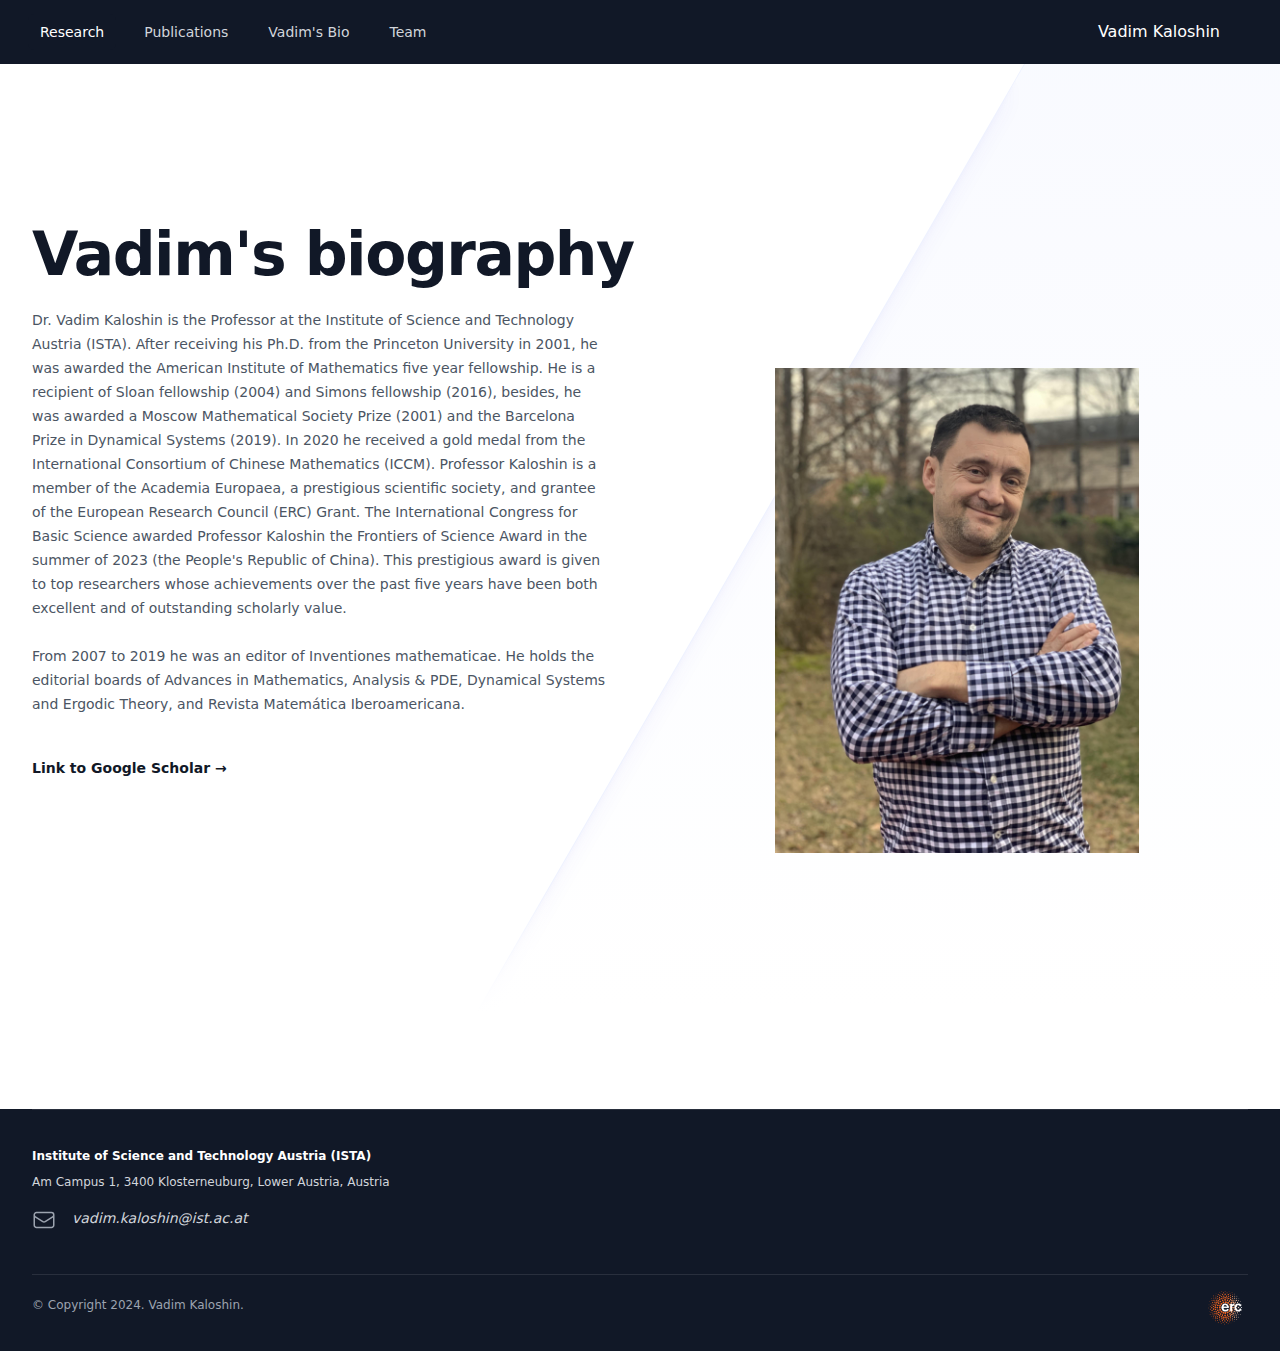
==== commit 0f58fd7b: "Headless UI fix" ====
--- a/bio/index.html
+++ b/bio/index.html
@@ -5,12 +5,12 @@
 <meta name="keywords" content="Vadim Kaloshin, Professor, Scientist, Researcher, Mathematics, ITSA Austria">
 <meta name="description" content="Academic website of Dr. Kaloshin Vadim. Mathematics Department at ITSA Austria.">
 <link rel="preload" as="fetch" crossorigin="anonymous" href="/bio/_payload.json">
-<style>/*! tailwindcss v3.4.1 | MIT License | https://tailwindcss.com*/*,:after,:before{border:0 solid #e5e7eb;box-sizing:border-box}:after,:before{--tw-content:""}:host,html{line-height:1.5;-webkit-text-size-adjust:100%;font-family:ui-sans-serif,system-ui,sans-serif,Apple Color Emoji,Segoe UI Emoji,Segoe UI Symbol,Noto Color Emoji;font-feature-settings:normal;font-variation-settings:normal;-moz-tab-size:4;-o-tab-size:4;tab-size:4;-webkit-tap-highlight-color:transparent}body{line-height:inherit;margin:0}hr{border-top-width:1px;color:inherit;height:0}abbr:where([title]){-webkit-text-decoration:underline dotted;text-decoration:underline dotted}h1,h2,h3,h4,h5,h6{font-size:inherit;font-weight:inherit}a{color:inherit;text-decoration:inherit}b,strong{font-weight:bolder}code,kbd,pre,samp{font-family:ui-monospace,SFMono-Regular,Menlo,Monaco,Consolas,Liberation Mono,Courier New,monospace;font-feature-settings:normal;font-size:1em;font-variation-settings:normal}small{font-size:80%}sub,sup{font-size:75%;line-height:0;position:relative;vertical-align:baseline}sub{bottom:-.25em}sup{top:-.5em}table{border-collapse:collapse;border-color:inherit;text-indent:0}button,input,optgroup,select,textarea{color:inherit;font-family:inherit;font-feature-settings:inherit;font-size:100%;font-variation-settings:inherit;font-weight:inherit;line-height:inherit;margin:0;padding:0}button,select{text-transform:none}[type=button],[type=reset],[type=submit],button{-webkit-appearance:button;background-color:transparent;background-image:none}:-moz-focusring{outline:auto}:-moz-ui-invalid{box-shadow:none}progress{vertical-align:baseline}::-webkit-inner-spin-button,::-webkit-outer-spin-button{height:auto}[type=search]{-webkit-appearance:textfield;outline-offset:-2px}::-webkit-search-decoration{-webkit-appearance:none}::-webkit-file-upload-button{-webkit-appearance:button;font:inherit}summary{display:list-item}blockquote,dd,dl,figure,h1,h2,h3,h4,h5,h6,hr,p,pre{margin:0}fieldset{margin:0}fieldset,legend{padding:0}menu,ol,ul{list-style:none;margin:0;padding:0}dialog{padding:0}textarea{resize:vertical}input::-moz-placeholder,textarea::-moz-placeholder{color:#9ca3af;opacity:1}input::placeholder,textarea::placeholder{color:#9ca3af;opacity:1}[role=button],button{cursor:pointer}:disabled{cursor:default}audio,canvas,embed,iframe,img,object,svg,video{display:block;vertical-align:middle}img,video{height:auto;max-width:100%}[hidden]{display:none}[multiple],[type=date],[type=datetime-local],[type=email],[type=month],[type=number],[type=password],[type=search],[type=tel],[type=text],[type=time],[type=url],[type=week],input:where(:not([type])),select,textarea{-webkit-appearance:none;-moz-appearance:none;appearance:none;background-color:#fff;border-color:#6b7280;border-radius:0;border-width:1px;font-size:1rem;line-height:1.5rem;padding:.5rem .75rem;--tw-shadow:0 0 #0000}[multiple]:focus,[type=date]:focus,[type=datetime-local]:focus,[type=email]:focus,[type=month]:focus,[type=number]:focus,[type=password]:focus,[type=search]:focus,[type=tel]:focus,[type=text]:focus,[type=time]:focus,[type=url]:focus,[type=week]:focus,input:where(:not([type])):focus,select:focus,textarea:focus{outline:2px solid transparent;outline-offset:2px;--tw-ring-inset:var(--tw-empty,/*!*/ /*!*/);--tw-ring-offset-width:0px;--tw-ring-offset-color:#fff;--tw-ring-color:#2563eb;--tw-ring-offset-shadow:var(--tw-ring-inset) 0 0 0 var(--tw-ring-offset-width) var(--tw-ring-offset-color);--tw-ring-shadow:var(--tw-ring-inset) 0 0 0 calc(1px + var(--tw-ring-offset-width)) var(--tw-ring-color);border-color:#2563eb;box-shadow:var(--tw-ring-offset-shadow),var(--tw-ring-shadow),var(--tw-shadow)}input::-moz-placeholder,textarea::-moz-placeholder{color:#6b7280;opacity:1}input::placeholder,textarea::placeholder{color:#6b7280;opacity:1}::-webkit-datetime-edit-fields-wrapper{padding:0}::-webkit-date-and-time-value{min-height:1.5em;text-align:inherit}::-webkit-datetime-edit{display:inline-flex}::-webkit-datetime-edit,::-webkit-datetime-edit-day-field,::-webkit-datetime-edit-hour-field,::-webkit-datetime-edit-meridiem-field,::-webkit-datetime-edit-millisecond-field,::-webkit-datetime-edit-minute-field,::-webkit-datetime-edit-month-field,::-webkit-datetime-edit-second-field,::-webkit-datetime-edit-year-field{padding-bottom:0;padding-top:0}select{background-image:url("data:image/svg+xml;charset=utf-8,%3Csvg xmlns='http://www.w3.org/2000/svg' fill='none' viewBox='0 0 20 20'%3E%3Cpath stroke='%236b7280' stroke-linecap='round' stroke-linejoin='round' stroke-width='1.5' d='m6 8 4 4 4-4'/%3E%3C/svg%3E");background-position:right .5rem center;background-repeat:no-repeat;background-size:1.5em 1.5em;padding-right:2.5rem;-webkit-print-color-adjust:exact;print-color-adjust:exact}[multiple],[size]:where(select:not([size="1"])){background-image:none;background-position:0 0;background-repeat:unset;background-size:initial;padding-right:.75rem;-webkit-print-color-adjust:unset;print-color-adjust:unset}[type=checkbox],[type=radio]{-webkit-appearance:none;-moz-appearance:none;appearance:none;background-color:#fff;background-origin:border-box;border-color:#6b7280;border-width:1px;color:#2563eb;display:inline-block;flex-shrink:0;height:1rem;padding:0;-webkit-print-color-adjust:exact;print-color-adjust:exact;-webkit-user-select:none;-moz-user-select:none;user-select:none;vertical-align:middle;width:1rem;--tw-shadow:0 0 #0000}[type=checkbox]{border-radius:0}[type=radio]{border-radius:100%}[type=checkbox]:focus,[type=radio]:focus{outline:2px solid transparent;outline-offset:2px;--tw-ring-inset:var(--tw-empty,/*!*/ /*!*/);--tw-ring-offset-width:2px;--tw-ring-offset-color:#fff;--tw-ring-color:#2563eb;--tw-ring-offset-shadow:var(--tw-ring-inset) 0 0 0 var(--tw-ring-offset-width) var(--tw-ring-offset-color);--tw-ring-shadow:var(--tw-ring-inset) 0 0 0 calc(2px + var(--tw-ring-offset-width)) var(--tw-ring-color);box-shadow:var(--tw-ring-offset-shadow),var(--tw-ring-shadow),var(--tw-shadow)}[type=checkbox]:checked,[type=radio]:checked{background-color:currentColor;background-position:50%;background-repeat:no-repeat;background-size:100% 100%;border-color:transparent}[type=checkbox]:checked{background-image:url("data:image/svg+xml;charset=utf-8,%3Csvg xmlns='http://www.w3.org/2000/svg' fill='%23fff' viewBox='0 0 16 16'%3E%3Cpath d='M12.207 4.793a1 1 0 0 1 0 1.414l-5 5a1 1 0 0 1-1.414 0l-2-2a1 1 0 0 1 1.414-1.414L6.5 9.086l4.293-4.293a1 1 0 0 1 1.414 0'/%3E%3C/svg%3E")}@media (forced-colors:active) {[type=checkbox]:checked{-webkit-appearance:auto;-moz-appearance:auto;appearance:auto}}[type=radio]:checked{background-image:url("data:image/svg+xml;charset=utf-8,%3Csvg xmlns='http://www.w3.org/2000/svg' fill='%23fff' viewBox='0 0 16 16'%3E%3Ccircle cx='8' cy='8' r='3'/%3E%3C/svg%3E")}@media (forced-colors:active) {[type=radio]:checked{-webkit-appearance:auto;-moz-appearance:auto;appearance:auto}}[type=checkbox]:checked:focus,[type=checkbox]:checked:hover,[type=radio]:checked:focus,[type=radio]:checked:hover{background-color:currentColor;border-color:transparent}[type=checkbox]:indeterminate{background-color:currentColor;background-image:url("data:image/svg+xml;charset=utf-8,%3Csvg xmlns='http://www.w3.org/2000/svg' fill='none' viewBox='0 0 16 16'%3E%3Cpath stroke='%23fff' stroke-linecap='round' stroke-linejoin='round' stroke-width='2' d='M4 8h8'/%3E%3C/svg%3E");background-position:50%;background-repeat:no-repeat;background-size:100% 100%;border-color:transparent}@media (forced-colors:active) {[type=checkbox]:indeterminate{-webkit-appearance:auto;-moz-appearance:auto;appearance:auto}}[type=checkbox]:indeterminate:focus,[type=checkbox]:indeterminate:hover{background-color:currentColor;border-color:transparent}[type=file]{background:unset;border-color:inherit;border-radius:0;border-width:0;font-size:unset;line-height:inherit;padding:0}[type=file]:focus{outline:1px solid ButtonText;outline:1px auto -webkit-focus-ring-color}*,:after,:before{--tw-border-spacing-x:0;--tw-border-spacing-y:0;--tw-translate-x:0;--tw-translate-y:0;--tw-rotate:0;--tw-skew-x:0;--tw-skew-y:0;--tw-scale-x:1;--tw-scale-y:1;--tw-pan-x: ;--tw-pan-y: ;--tw-pinch-zoom: ;--tw-scroll-snap-strictness:proximity;--tw-gradient-from-position: ;--tw-gradient-via-position: ;--tw-gradient-to-position: ;--tw-ordinal: ;--tw-slashed-zero: ;--tw-numeric-figure: ;--tw-numeric-spacing: ;--tw-numeric-fraction: ;--tw-ring-inset: ;--tw-ring-offset-width:0px;--tw-ring-offset-color:#fff;--tw-ring-color:rgba(59,130,246,.5);--tw-ring-offset-shadow:0 0 #0000;--tw-ring-shadow:0 0 #0000;--tw-shadow:0 0 #0000;--tw-shadow-colored:0 0 #0000;--tw-blur: ;--tw-brightness: ;--tw-contrast: ;--tw-grayscale: ;--tw-hue-rotate: ;--tw-invert: ;--tw-saturate: ;--tw-sepia: ;--tw-drop-shadow: ;--tw-backdrop-blur: ;--tw-backdrop-brightness: ;--tw-backdrop-contrast: ;--tw-backdrop-grayscale: ;--tw-backdrop-hue-rotate: ;--tw-backdrop-invert: ;--tw-backdrop-opacity: ;--tw-backdrop-saturate: ;--tw-backdrop-sepia: }::backdrop{--tw-border-spacing-x:0;--tw-border-spacing-y:0;--tw-translate-x:0;--tw-translate-y:0;--tw-rotate:0;--tw-skew-x:0;--tw-skew-y:0;--tw-scale-x:1;--tw-scale-y:1;--tw-pan-x: ;--tw-pan-y: ;--tw-pinch-zoom: ;--tw-scroll-snap-strictness:proximity;--tw-gradient-from-position: ;--tw-gradient-via-position: ;--tw-gradient-to-position: ;--tw-ordinal: ;--tw-slashed-zero: ;--tw-numeric-figure: ;--tw-numeric-spacing: ;--tw-numeric-fraction: ;--tw-ring-inset: ;--tw-ring-offset-width:0px;--tw-ring-offset-color:#fff;--tw-ring-color:rgba(59,130,246,.5);--tw-ring-offset-shadow:0 0 #0000;--tw-ring-shadow:0 0 #0000;--tw-shadow:0 0 #0000;--tw-shadow-colored:0 0 #0000;--tw-blur: ;--tw-brightness: ;--tw-contrast: ;--tw-grayscale: ;--tw-hue-rotate: ;--tw-invert: ;--tw-saturate: ;--tw-sepia: ;--tw-drop-shadow: ;--tw-backdrop-blur: ;--tw-backdrop-brightness: ;--tw-backdrop-contrast: ;--tw-backdrop-grayscale: ;--tw-backdrop-hue-rotate: ;--tw-backdrop-invert: ;--tw-backdrop-opacity: ;--tw-backdrop-saturate: ;--tw-backdrop-sepia: }.sr-only{height:1px;margin:-1px;overflow:hidden;padding:0;position:absolute;width:1px;clip:rect(0,0,0,0);border-width:0;white-space:nowrap}.absolute{position:absolute}.relative{position:relative}.-inset-0{inset:0}.-inset-0\.5{inset:-.125rem}.-inset-1{inset:-.25rem}.-inset-1\.5{inset:-.375rem}.inset-0{inset:0}.inset-x-0{left:0;right:0}.inset-y-0{bottom:0;top:0}.bottom-0{bottom:0}.left-0{left:0}.right-0{right:0}.right-1\/2{right:50%}.isolate{isolation:isolate}.-z-10{z-index:-10}.z-10{z-index:10}.-mx-4{margin-left:-1rem;margin-right:-1rem}.mx-auto{margin-left:auto;margin-right:auto}.-mr-96{margin-right:-24rem}.-mt-12{margin-top:-3rem}.mb-4{margin-bottom:1rem}.ml-3{margin-left:.75rem}.mt-1{margin-top:.25rem}.mt-10{margin-top:2.5rem}.mt-16{margin-top:4rem}.mt-2{margin-top:.5rem}.mt-20{margin-top:5rem}.mt-3{margin-top:.75rem}.mt-4{margin-top:1rem}.mt-5{margin-top:1.25rem}.mt-6{margin-top:1.5rem}.mt-8{margin-top:2rem}.block{display:block}.flex{display:flex}.inline-flex{display:inline-flex}.table{display:table}.grid{display:grid}.hidden{display:none}.aspect-\[4\/5\]{aspect-ratio:4/5}.aspect-\[6\/5\]{aspect-ratio:6/5}.h-16{height:4rem}.h-24{height:6rem}.h-6{height:1.5rem}.h-7{height:1.75rem}.h-9{height:2.25rem}.h-96{height:24rem}.min-h-screen{min-height:100vh}.w-48{width:12rem}.w-52{width:13rem}.w-6{width:1.5rem}.w-\[200\%\]{width:200%}.w-auto{width:auto}.w-full{width:100%}.min-w-full{min-width:100%}.max-w-2xl{max-width:42rem}.max-w-7xl{max-width:80rem}.max-w-lg{max-width:32rem}.max-w-xl{max-width:36rem}.flex-1{flex:1 1 0%}.flex-auto{flex:1 1 auto}.flex-none{flex:none}.flex-shrink-0{flex-shrink:0}.origin-top-right{transform-origin:top right}.skew-x-\[-30deg\]{--tw-skew-x:-30deg}.scale-100,.skew-x-\[-30deg\]{transform:translate(var(--tw-translate-x),var(--tw-translate-y)) rotate(var(--tw-rotate)) skewX(var(--tw-skew-x)) skewY(var(--tw-skew-y)) scaleX(var(--tw-scale-x)) scaleY(var(--tw-scale-y))}.scale-100{--tw-scale-x:1;--tw-scale-y:1}.scale-95{--tw-scale-x:.95;--tw-scale-y:.95}.scale-95,.transform{transform:translate(var(--tw-translate-x),var(--tw-translate-y)) rotate(var(--tw-rotate)) skewX(var(--tw-skew-x)) skewY(var(--tw-skew-y)) scaleX(var(--tw-scale-x)) scaleY(var(--tw-scale-y))}.grid-cols-1{grid-template-columns:repeat(1,minmax(0,1fr))}.flex-col{flex-direction:column}.items-center{align-items:center}.justify-center{justify-content:center}.justify-between{justify-content:space-between}.gap-6{gap:1.5rem}.gap-x-4{-moz-column-gap:1rem;column-gap:1rem}.gap-x-6{-moz-column-gap:1.5rem;column-gap:1.5rem}.gap-y-10{row-gap:2.5rem}.gap-y-20{row-gap:5rem}.space-x-4>:not([hidden])~:not([hidden]){--tw-space-x-reverse:0;margin-left:calc(1rem*(1 - var(--tw-space-x-reverse)));margin-right:calc(1rem*var(--tw-space-x-reverse))}.space-x-6>:not([hidden])~:not([hidden]){--tw-space-x-reverse:0;margin-left:calc(1.5rem*(1 - var(--tw-space-x-reverse)));margin-right:calc(1.5rem*var(--tw-space-x-reverse))}.space-y-1>:not([hidden])~:not([hidden]){--tw-space-y-reverse:0;margin-bottom:calc(.25rem*var(--tw-space-y-reverse));margin-top:calc(.25rem*(1 - var(--tw-space-y-reverse)))}.divide-y>:not([hidden])~:not([hidden]){--tw-divide-y-reverse:0;border-bottom-width:calc(1px*var(--tw-divide-y-reverse));border-top-width:calc(1px*(1 - var(--tw-divide-y-reverse)))}.divide-gray-200>:not([hidden])~:not([hidden]){--tw-divide-opacity:1;border-color:rgb(229 231 235/var(--tw-divide-opacity))}.divide-gray-300>:not([hidden])~:not([hidden]){--tw-divide-opacity:1;border-color:rgb(209 213 219/var(--tw-divide-opacity))}.overflow-hidden{overflow:hidden}.overflow-y-auto{overflow-y:auto}.whitespace-nowrap{white-space:nowrap}.rounded{border-radius:.25rem}.rounded-2xl{border-radius:1rem}.rounded-full{border-radius:9999px}.rounded-md{border-radius:.375rem}.border-t{border-top-width:1px}.border-gray-200{--tw-border-opacity:1;border-color:rgb(229 231 235/var(--tw-border-opacity))}.border-white\/10{border-color:hsla(0,0%,100%,.1)}.bg-gray-100{--tw-bg-opacity:1;background-color:rgb(243 244 246/var(--tw-bg-opacity))}.bg-gray-800{--tw-bg-opacity:1;background-color:rgb(31 41 55/var(--tw-bg-opacity))}.bg-gray-900{--tw-bg-opacity:1;background-color:rgb(17 24 39/var(--tw-bg-opacity))}.bg-white{--tw-bg-opacity:1;background-color:rgb(255 255 255/var(--tw-bg-opacity))}.bg-gradient-to-b{background-image:linear-gradient(to bottom,var(--tw-gradient-stops))}.bg-gradient-to-t{background-image:linear-gradient(to top,var(--tw-gradient-stops))}.from-indigo-100\/20{--tw-gradient-from:rgba(224,231,255,.2) var(--tw-gradient-from-position);--tw-gradient-to:rgba(224,231,255,0) var(--tw-gradient-to-position);--tw-gradient-stops:var(--tw-gradient-from),var(--tw-gradient-to)}.from-white{--tw-gradient-from:#fff var(--tw-gradient-from-position);--tw-gradient-to:hsla(0,0%,100%,0) var(--tw-gradient-to-position);--tw-gradient-stops:var(--tw-gradient-from),var(--tw-gradient-to)}.object-contain{-o-object-fit:contain;object-fit:contain}.object-cover{-o-object-fit:cover;object-fit:cover}.object-center{-o-object-position:center;object-position:center}.p-1{padding:.25rem}.p-2{padding:.5rem}.px-2{padding-left:.5rem;padding-right:.5rem}.px-3{padding-left:.75rem;padding-right:.75rem}.px-4{padding-left:1rem;padding-right:1rem}.px-6{padding-left:1.5rem;padding-right:1.5rem}.py-1{padding-bottom:.25rem;padding-top:.25rem}.py-2{padding-bottom:.5rem;padding-top:.5rem}.py-24{padding-bottom:6rem;padding-top:6rem}.py-32{padding-bottom:8rem;padding-top:8rem}.py-4{padding-bottom:1rem;padding-top:1rem}.pb-16{padding-bottom:4rem}.pb-3{padding-bottom:.75rem}.pb-6{padding-bottom:1.5rem}.pl-3{padding-left:.75rem}.pl-4{padding-left:1rem}.pl-5{padding-left:1.25rem}.pr-3{padding-right:.75rem}.pr-4{padding-right:1rem}.pt-0{padding-top:0}.pt-10{padding-top:2.5rem}.pt-2{padding-top:.5rem}.pt-4{padding-top:1rem}.pt-6{padding-top:1.5rem}.pt-8{padding-top:2rem}.text-left{text-align:left}.text-center{text-align:center}.text-right{text-align:right}.text-2xl{font-size:1.5rem;line-height:2rem}.text-3xl{font-size:1.875rem;line-height:2.25rem}.text-base{font-size:1rem;line-height:1.5rem}.text-lg{font-size:1.125rem;line-height:1.75rem}.text-sm{font-size:.875rem;line-height:1.25rem}.text-xl{font-size:1.25rem;line-height:1.75rem}.text-xs{font-size:.75rem;line-height:1rem}.font-bold{font-weight:700}.font-medium{font-weight:500}.font-semibold{font-weight:600}.italic{font-style:italic}.leading-5{line-height:1.25rem}.leading-6{line-height:1.5rem}.leading-7{line-height:1.75rem}.leading-8{line-height:2rem}.tracking-tight{letter-spacing:-.025em}.text-gray-300{--tw-text-opacity:1;color:rgb(209 213 219/var(--tw-text-opacity))}.text-gray-400{--tw-text-opacity:1;color:rgb(156 163 175/var(--tw-text-opacity))}.text-gray-500{--tw-text-opacity:1;color:rgb(107 114 128/var(--tw-text-opacity))}.text-gray-600{--tw-text-opacity:1;color:rgb(75 85 99/var(--tw-text-opacity))}.text-gray-700{--tw-text-opacity:1;color:rgb(55 65 81/var(--tw-text-opacity))}.text-gray-900{--tw-text-opacity:1;color:rgb(17 24 39/var(--tw-text-opacity))}.text-indigo-600{--tw-text-opacity:1;color:rgb(79 70 229/var(--tw-text-opacity))}.text-slate-500{--tw-text-opacity:1;color:rgb(100 116 139/var(--tw-text-opacity))}.text-white{--tw-text-opacity:1;color:rgb(255 255 255/var(--tw-text-opacity))}.opacity-0{opacity:0}.opacity-100{opacity:1}.shadow-lg{--tw-shadow:0 10px 15px -3px rgba(0,0,0,.1),0 4px 6px -4px rgba(0,0,0,.1);--tw-shadow-colored:0 10px 15px -3px var(--tw-shadow-color),0 4px 6px -4px var(--tw-shadow-color)}.shadow-lg,.shadow-xl{box-shadow:var(--tw-ring-offset-shadow,0 0 #0000),var(--tw-ring-shadow,0 0 #0000),var(--tw-shadow)}.shadow-xl{--tw-shadow:0 20px 25px -5px rgba(0,0,0,.1),0 8px 10px -6px rgba(0,0,0,.1);--tw-shadow-colored:0 20px 25px -5px var(--tw-shadow-color),0 8px 10px -6px var(--tw-shadow-color)}.shadow-indigo-600\/10{--tw-shadow-color:rgba(79,70,229,.1);--tw-shadow:var(--tw-shadow-colored)}.ring-1{--tw-ring-offset-shadow:var(--tw-ring-inset) 0 0 0 var(--tw-ring-offset-width) var(--tw-ring-offset-color);--tw-ring-shadow:var(--tw-ring-inset) 0 0 0 calc(1px + var(--tw-ring-offset-width)) var(--tw-ring-color);box-shadow:var(--tw-ring-offset-shadow),var(--tw-ring-shadow),var(--tw-shadow,0 0 #0000)}.ring-black{--tw-ring-opacity:1;--tw-ring-color:rgb(0 0 0/var(--tw-ring-opacity))}.ring-indigo-50{--tw-ring-opacity:1;--tw-ring-color:rgb(238 242 255/var(--tw-ring-opacity))}.ring-opacity-5{--tw-ring-opacity:0.05}.transition{transition-duration:.15s;transition-property:color,background-color,border-color,text-decoration-color,fill,stroke,opacity,box-shadow,transform,filter,-webkit-backdrop-filter;transition-property:color,background-color,border-color,text-decoration-color,fill,stroke,opacity,box-shadow,transform,filter,backdrop-filter;transition-property:color,background-color,border-color,text-decoration-color,fill,stroke,opacity,box-shadow,transform,filter,backdrop-filter,-webkit-backdrop-filter;transition-timing-function:cubic-bezier(.4,0,.2,1)}.duration-100{transition-duration:.1s}.duration-75{transition-duration:75ms}.ease-in{transition-timing-function:cubic-bezier(.4,0,1,1)}.ease-out{transition-timing-function:cubic-bezier(0,0,.2,1)}.hover\:bg-gray-700:hover{--tw-bg-opacity:1;background-color:rgb(55 65 81/var(--tw-bg-opacity))}.hover\:bg-gray-900:hover{--tw-bg-opacity:1;background-color:rgb(17 24 39/var(--tw-bg-opacity))}.hover\:bg-slate-200:hover{--tw-bg-opacity:1;background-color:rgb(226 232 240/var(--tw-bg-opacity))}.hover\:hover\:text-indigo-600:hover:hover{--tw-text-opacity:1;color:rgb(79 70 229/var(--tw-text-opacity))}.hover\:text-blue-600:hover{--tw-text-opacity:1;color:rgb(37 99 235/var(--tw-text-opacity))}.hover\:text-gray-400:hover{--tw-text-opacity:1;color:rgb(156 163 175/var(--tw-text-opacity))}.hover\:text-indigo-600:hover{--tw-text-opacity:1;color:rgb(79 70 229/var(--tw-text-opacity))}.hover\:text-indigo-900:hover{--tw-text-opacity:1;color:rgb(49 46 129/var(--tw-text-opacity))}.hover\:text-white:hover{--tw-text-opacity:1;color:rgb(255 255 255/var(--tw-text-opacity))}.focus\:outline-none:focus{outline:2px solid transparent;outline-offset:2px}.focus\:ring-2:focus{--tw-ring-offset-shadow:var(--tw-ring-inset) 0 0 0 var(--tw-ring-offset-width) var(--tw-ring-offset-color);--tw-ring-shadow:var(--tw-ring-inset) 0 0 0 calc(2px + var(--tw-ring-offset-width)) var(--tw-ring-color);box-shadow:var(--tw-ring-offset-shadow),var(--tw-ring-shadow),var(--tw-shadow,0 0 #0000)}.focus\:ring-inset:focus{--tw-ring-inset:inset}.focus\:ring-white:focus{--tw-ring-opacity:1;--tw-ring-color:rgb(255 255 255/var(--tw-ring-opacity))}.focus\:ring-offset-2:focus{--tw-ring-offset-width:2px}.focus\:ring-offset-gray-800:focus{--tw-ring-offset-color:#1f2937}@media (min-width:320px){.xs\:mt-2{margin-top:.5rem}.xs\:min-h-full{min-height:100%}.xs\:self-center{align-self:center}.xs\:py-10{padding-bottom:2.5rem;padding-top:2.5rem}.xs\:pt-0{padding-top:0}.xs\:text-center{text-align:center}.xs\:text-2xl{font-size:1.5rem;line-height:2rem}.xs\:text-sm{font-size:.875rem;line-height:1.25rem}.xs\:text-xs{font-size:.75rem;line-height:1rem}.xs\:leading-6{line-height:1.5rem}.xs\:leading-7{line-height:1.75rem}}@media (min-width:640px){.sm\:m-6{margin:1.5rem}.sm\:-mx-0{margin-left:0;margin-right:0}.sm\:-mr-80{margin-right:-20rem}.sm\:ml-6{margin-left:1.5rem}.sm\:mt-16{margin-top:4rem}.sm\:mt-20{margin-top:5rem}.sm\:block{display:block}.sm\:flex{display:flex}.sm\:hidden{display:none}.sm\:h-32{height:8rem}.sm\:flex-auto{flex:1 1 auto}.sm\:grid-cols-2{grid-template-columns:repeat(2,minmax(0,1fr))}.sm\:items-center{align-items:center}.sm\:items-stretch{align-items:stretch}.sm\:justify-start{justify-content:flex-start}.sm\:gap-y-16{row-gap:4rem}.sm\:p-6{padding:1.5rem}.sm\:px-6{padding-left:1.5rem;padding-right:1.5rem}.sm\:py-40{padding-bottom:10rem;padding-top:10rem}.sm\:pb-24{padding-bottom:6rem}.sm\:pl-0{padding-left:0}.sm\:pr-0{padding-right:0}.sm\:text-4xl{font-size:2.25rem;line-height:2.5rem}.sm\:text-6xl{font-size:3.75rem;line-height:1}}@media (min-width:768px){.md\:order-1{order:1}.md\:order-2{order:2}.md\:ml-6{margin-left:1.5rem}.md\:mt-0{margin-top:0}.md\:flex{display:flex}.md\:items-center{align-items:center}.md\:justify-between{justify-content:space-between}.md\:pt-0{padding-top:0}.md\:pt-24{padding-top:6rem}}@media (min-width:1024px){.lg\:col-span-2{grid-column:span 2/span 2}.lg\:mx-0{margin-left:0;margin-right:0}.lg\:-mr-96{margin-right:-24rem}.lg\:mt-0{margin-top:0}.lg\:mt-10{margin-top:2.5rem}.lg\:mt-24{margin-top:6rem}.lg\:flex{display:flex}.lg\:grid{display:grid}.lg\:max-w-4xl{max-width:56rem}.lg\:max-w-none{max-width:none}.lg\:grid-cols-2{grid-template-columns:repeat(2,minmax(0,1fr))}.lg\:grid-cols-3{grid-template-columns:repeat(3,minmax(0,1fr))}.lg\:items-center{align-items:center}.lg\:justify-between{justify-content:space-between}.lg\:gap-x-16{-moz-column-gap:4rem;column-gap:4rem}.lg\:gap-x-8{-moz-column-gap:2rem;column-gap:2rem}.lg\:gap-y-6{row-gap:1.5rem}.lg\:px-1{padding-left:.25rem;padding-right:.25rem}.lg\:px-8{padding-left:2rem;padding-right:2rem}.lg\:pt-0{padding-top:0}}@media (min-width:1280px){.xl\:col-auto{grid-column:auto}.xl\:col-end-1{grid-column-end:1}.xl\:row-span-2{grid-row:span 2/span 2}.xl\:row-start-1{grid-row-start:1}.xl\:row-end-2{grid-row-end:2}.xl\:mt-36{margin-top:9rem}.xl\:max-w-none{max-width:none}.xl\:grid-cols-1{grid-template-columns:repeat(1,minmax(0,1fr))}.xl\:grid-rows-1{grid-template-rows:repeat(1,minmax(0,1fr))}.xl\:flex-row{flex-direction:row}.xl\:gap-x-8{-moz-column-gap:2rem;column-gap:2rem}}</style>
-<link rel="modulepreload" as="script" crossorigin href="/_nuxt/entry.zV1RLPSI.js">
-<link rel="modulepreload" as="script" crossorigin href="/_nuxt/bio.mUSrtY3y.js">
-<link rel="prefetch" as="script" crossorigin href="/_nuxt/error-404.SV2KAd5D.js">
-<link rel="prefetch" as="script" crossorigin href="/_nuxt/vue.f36acd1f.hgY8A0_a.js">
-<link rel="prefetch" as="script" crossorigin href="/_nuxt/error-500.j9WD_oFO.js">
-<script type="module" src="/_nuxt/entry.zV1RLPSI.js" crossorigin></script>
-<script id="unhead:payload" type="application/json">{"title":" Vadim Kaloshin"}</script></head><body><div id="__nuxt"><!--[--><nav data-headlessui-state class="bg-gray-900"><div class="mx-auto max-w-7xl px-2 sm:px-6 lg:px-1"><div class="relative flex h-16 items-center justify-between"><div class="absolute inset-y-0 left-0 flex items-center sm:hidden"><button id="headlessui-disclosure-button-5" type="button" aria-expanded="false" data-headlessui-state class="relative inline-flex items-center justify-center rounded-md p-2 text-gray-400 hover:bg-gray-700 hover:text-white focus:outline-none focus:ring-2 focus:ring-inset focus:ring-white"><span class="absolute -inset-0.5"></span><span class="sr-only">Open main menu</span><svg xmlns="http://www.w3.org/2000/svg" fill="none" viewBox="0 0 24 24" stroke-width="1.5" stroke="currentColor" aria-hidden="true" data-slot="icon" class="block h-6 w-6"><path stroke-linecap="round" stroke-linejoin="round" d="M3.75 6.75h16.5M3.75 12h16.5m-16.5 5.25h16.5"></path></svg></button></div><div class="flex flex-1 items-center justify-center sm:items-stretch sm:justify-start"><div class="hidden sm:ml-6 sm:block"><div class="flex space-x-4"><!--[--><a aria-current="page" href="/" class="bg-gray-900 text-white rounded-md px-3 py-2 text-sm font-medium">Research</a><a href="/publications" class="text-gray-300 hover:bg-gray-700 hover:text-white rounded-md px-3 py-2 text-sm font-medium">Publications</a><a href="/bio" class="router-link-active router-link-exact-active text-gray-300 hover:bg-gray-700 hover:text-white rounded-md px-3 py-2 text-sm font-medium">Vadim&#39;s Bio</a><a href="/team" class="text-gray-300 hover:bg-gray-700 hover:text-white rounded-md px-3 py-2 text-sm font-medium">Team</a><!--]--></div></div></div><div class="flex flex-shrink-0 sm:p-6 sm:m-6 right-0"><a href="/" class="text-white hover:bg-gray-700 hover:text-white p-2 rounded"> Vadim Kaloshin </a></div><div data-headlessui-state class="relative ml-3"><div><button id="headlessui-menu-button-7" type="button" aria-haspopup="menu" aria-expanded="false" data-headlessui-state class="relative flex rounded-full bg-gray-800 text-sm focus:outline-none focus:ring-2 focus:ring-white focus:ring-offset-2 focus:ring-offset-gray-800"><span class="absolute -inset-1.5"></span><span class="sr-only">Open user menu</span></button></div><!----></div></div></div><!----></nav><div><div class="bg-white min-h-screen"><div class="relative isolate overflow-hidden bg-gradient-to-b from-indigo-100/20 pt-0"><div class="absolute inset-y-0 right-1/2 -z-10 -mr-96 w-[200%] origin-top-right skew-x-[-30deg] bg-white shadow-xl shadow-indigo-600/10 ring-1 ring-indigo-50 sm:-mr-80 lg:-mr-96" aria-hidden="true"></div><div class="mx-auto max-w-7xl px-6 py-32 xs:py-10 sm:py-40 lg:px-8"><div class="mx-auto max-w-2xl lg:mx-0 lg:grid lg:max-w-none lg:grid-cols-2 lg:gap-x-16 lg:gap-y-6 xl:grid-cols-1 xl:grid-rows-1 xl:gap-x-8"><h5 class="text-xl font-bold tracking-tight text-gray-900 sm:text-6xl xs:text-2xl lg:col-span-2 xl:col-auto"> Vadim&#39;s biography </h5><div class="mt-6 max-w-xl lg:mt-0 xl:col-end-1 xl:row-start-1"><p class="text-md leading-8 xs:text-sm text-gray-600 xs:leading-6"> Dr. Vadim Kaloshin is the Professor at the Institute of Science and Technology Austria (ISTA). After receiving his Ph.D. from the Princeton University in 2001, he was awarded the <a href="https://aimath.org/programs/five-year-fellows/" target="_blank" class="hover:text-indigo-600"> American Institute of Mathematics </a> five year fellowship. He is a recipient of <a href="https://sloan.org/fellows-database?page=238" target="_blank" class="hover:text-indigo-600"> Sloan fellowship </a> (2004) and <a href="https://www.simonsfoundation.org/people/vadim-kaloshin/" target="_blank" class="hover:text-indigo-600"> Simons fellowship </a> (2016), besides, he was awarded a Moscow Mathematical Society Prize (2001) and the <a href="https://scm.iec.cat/resolucio-barcelona-dynamical-system-prize-2019/" target="_blank" class="hover:text-indigo-600"> Barcelona Prize in Dynamical Systems </a> (2019). In 2020 he received a gold medal from the <a href="https://www.math.nus.edu.sg/wp-content/uploads/sites/4/2021/01/2020-iccm-best-paper-award.pdf" target="_blank" class="hover:text-indigo-600"> International Consortium of Chinese Mathematics (ICCM)</a>. Professor Kaloshin is a member of the Academia Europaea, a prestigious scientific society, and grantee of the European Research Council (ERC) Grant. The International Congress for Basic Science awarded Professor Kaloshin the <a href="https://www.icbs.cn/en/web/index/18009_1581229__" target="_blank" class="hover:text-indigo-600"> Frontiers of Science Award </a> in the summer of 2023 (the People&#39;s Republic of China). This prestigious award is given to top researchers whose achievements over the past five years have been both excellent and of outstanding scholarly value. </p><br><p class="text-md leading-8 text-gray-600 xs:text-sm xs:leading-6"> From 2007 to 2019 he was an editor of <a href="https://link.springer.com/journal/222/editors" target="_blank" class="hover:text-indigo-600"> Inventiones mathematicae</a>. He holds the editorial boards of <a href="https://www.sciencedirect.com/journal/advances-in-mathematics/about/editorial-board" target="_blank" class="hover:text-indigo-600"> Advances in Mathematics</a>, <a href="https://msp.org/apde/about/journal/editorial.html" target="_blank" class="hover:text-indigo-600"> Analysis &amp; PDE</a>, <a href="https://www.cambridge.org/core/journals/ergodic-theory-and-dynamical-systems/information/about-this-journal/editorial-board" target="_blank" class="hover:text-indigo-600">Dynamical Systems and Ergodic Theory</a>, and <a href="https://ems.press/journals/rmi/editorial-board" target="_blank" class="hover:text-indigo-600"> Revista Matemática Iberoamericana</a>. </p><div class="mt-10 flex items-center gap-x-6"><a href="https://scholar.google.com/citations?user=lPUzfhYAAAAJ&amp;hl=en" class="text-sm font-semibold leading-6 text-gray-900 hover:text-indigo-600" target="_blank"> Link to Google Scholar <span aria-hidden="true">→</span></a></div></div><img src="/vadim.jpeg" alt="" class="mt-10 aspect-[6/5] w-full max-w-lg rounded-2xl object-contain sm:mt-16 lg:mt-0 lg:max-w-none xl:row-span-2 xl:row-end-2 xl:mt-36"></div></div><div class="absolute inset-x-0 bottom-0 -z-10 h-24 bg-gradient-to-t from-white sm:h-32"></div></div></div></div><div class="bg-gray-900 mx-auto max-w-1xl px-6 pb-6 pt-10 md:pt-24 lg:px-8 lg:pt-0 bottom-0 md:pt-0 xs:pt-0"><div class="mt-16 border-t border-white/10 pt-8 sm:mt-20 lg:mt-24 lg:flex lg:items-center lg:justify-between"><div><a href="https://ist.ac.at/en/home/" class="text-gray-500 hover:text-gray-400" target="_blank"><h3 class="text-sm font-semibold leading-6 text-white xs:leading-7 xs:text-xs"> Institute of Science and Technology Austria (ISTA) </h3></a><p class="mt-1 text-sm leading-6 text-gray-300 xs:text-xs"> Am Campus 1, 3400 Klosterneuburg, Lower Austria, Austria</p><div class="flex gap-x-4 mt-4"><span class="sr-only">Email</span><svg class="h-7 w-6 text-gray-400" fill="none" viewBox="0 0 24 24" stroke-width="1.5" stroke="currentColor" aria-hidden="true"><path stroke-linecap="round" stroke-linejoin="round" d="M21.75 6.75v10.5a2.25 2.25 0 01-2.25 2.25h-15a2.25 2.25 0 01-2.25-2.25V6.75m19.5 0A2.25 2.25 0 0019.5 4.5h-15a2.25 2.25 0 00-2.25 2.25m19.5 0v.243a2.25 2.25 0 01-1.07 1.916l-7.5 4.615a2.25 2.25 0 01-2.36 0L3.32 8.91a2.25 2.25 0 01-1.07-1.916V6.75"></path></svg><dd><a class="mt-1 text-sm leading-6 text-gray-300 italic hover:hover:text-indigo-600" href="mailto:vadim.kaloshin@ist.ac.at"> vadim.kaloshin@ist.ac.at </a></dd></div></div></div><div class="mt-16 border-t border-white/10 pt-2 sm:mt-20 md:flex md:items-center md:justify-between lg:mt-10"><div class="flex space-x-6 md:order-2 xs:mt-2"><a href="https://erc.europa.eu/apply-grant/starting-grant" class="text-gray-500 hover:text-gray-400" target="_blank"><span class="sr-only"> ERC </span><img src="/erc1.png" alt="ERC" class="h-9 w-auto"></a></div><p class="mt-8 text-xs leading-5 text-gray-400 md:order-1 md:mt-0">© Copyright 2024. Vadim Kaloshin. </p></div></div><!--]--></div><script type="application/json" id="__NUXT_DATA__" data-ssr="true" data-src="/bio/_payload.json">[{"state":1,"once":3,"_errors":5,"serverRendered":7,"path":8,"pinia":9,"prerenderedAt":11},["Reactive",2],{},["Reactive",4],["Set"],["Reactive",6],{},true,"/bio",["Reactive",10],{},1710598949689]</script>
+<style>/*! tailwindcss v3.4.1 | MIT License | https://tailwindcss.com*/*,:after,:before{border:0 solid #e5e7eb;box-sizing:border-box}:after,:before{--tw-content:""}:host,html{line-height:1.5;-webkit-text-size-adjust:100%;font-family:ui-sans-serif,system-ui,sans-serif,Apple Color Emoji,Segoe UI Emoji,Segoe UI Symbol,Noto Color Emoji;font-feature-settings:normal;font-variation-settings:normal;-moz-tab-size:4;-o-tab-size:4;tab-size:4;-webkit-tap-highlight-color:transparent}body{line-height:inherit;margin:0}hr{border-top-width:1px;color:inherit;height:0}abbr:where([title]){-webkit-text-decoration:underline dotted;text-decoration:underline dotted}h1,h2,h3,h4,h5,h6{font-size:inherit;font-weight:inherit}a{color:inherit;text-decoration:inherit}b,strong{font-weight:bolder}code,kbd,pre,samp{font-family:ui-monospace,SFMono-Regular,Menlo,Monaco,Consolas,Liberation Mono,Courier New,monospace;font-feature-settings:normal;font-size:1em;font-variation-settings:normal}small{font-size:80%}sub,sup{font-size:75%;line-height:0;position:relative;vertical-align:baseline}sub{bottom:-.25em}sup{top:-.5em}table{border-collapse:collapse;border-color:inherit;text-indent:0}button,input,optgroup,select,textarea{color:inherit;font-family:inherit;font-feature-settings:inherit;font-size:100%;font-variation-settings:inherit;font-weight:inherit;line-height:inherit;margin:0;padding:0}button,select{text-transform:none}[type=button],[type=reset],[type=submit],button{-webkit-appearance:button;background-color:transparent;background-image:none}:-moz-focusring{outline:auto}:-moz-ui-invalid{box-shadow:none}progress{vertical-align:baseline}::-webkit-inner-spin-button,::-webkit-outer-spin-button{height:auto}[type=search]{-webkit-appearance:textfield;outline-offset:-2px}::-webkit-search-decoration{-webkit-appearance:none}::-webkit-file-upload-button{-webkit-appearance:button;font:inherit}summary{display:list-item}blockquote,dd,dl,figure,h1,h2,h3,h4,h5,h6,hr,p,pre{margin:0}fieldset{margin:0}fieldset,legend{padding:0}menu,ol,ul{list-style:none;margin:0;padding:0}dialog{padding:0}textarea{resize:vertical}input::-moz-placeholder,textarea::-moz-placeholder{color:#9ca3af;opacity:1}input::placeholder,textarea::placeholder{color:#9ca3af;opacity:1}[role=button],button{cursor:pointer}:disabled{cursor:default}audio,canvas,embed,iframe,img,object,svg,video{display:block;vertical-align:middle}img,video{height:auto;max-width:100%}[hidden]{display:none}[multiple],[type=date],[type=datetime-local],[type=email],[type=month],[type=number],[type=password],[type=search],[type=tel],[type=text],[type=time],[type=url],[type=week],input:where(:not([type])),select,textarea{-webkit-appearance:none;-moz-appearance:none;appearance:none;background-color:#fff;border-color:#6b7280;border-radius:0;border-width:1px;font-size:1rem;line-height:1.5rem;padding:.5rem .75rem;--tw-shadow:0 0 #0000}[multiple]:focus,[type=date]:focus,[type=datetime-local]:focus,[type=email]:focus,[type=month]:focus,[type=number]:focus,[type=password]:focus,[type=search]:focus,[type=tel]:focus,[type=text]:focus,[type=time]:focus,[type=url]:focus,[type=week]:focus,input:where(:not([type])):focus,select:focus,textarea:focus{outline:2px solid transparent;outline-offset:2px;--tw-ring-inset:var(--tw-empty,/*!*/ /*!*/);--tw-ring-offset-width:0px;--tw-ring-offset-color:#fff;--tw-ring-color:#2563eb;--tw-ring-offset-shadow:var(--tw-ring-inset) 0 0 0 var(--tw-ring-offset-width) var(--tw-ring-offset-color);--tw-ring-shadow:var(--tw-ring-inset) 0 0 0 calc(1px + var(--tw-ring-offset-width)) var(--tw-ring-color);border-color:#2563eb;box-shadow:var(--tw-ring-offset-shadow),var(--tw-ring-shadow),var(--tw-shadow)}input::-moz-placeholder,textarea::-moz-placeholder{color:#6b7280;opacity:1}input::placeholder,textarea::placeholder{color:#6b7280;opacity:1}::-webkit-datetime-edit-fields-wrapper{padding:0}::-webkit-date-and-time-value{min-height:1.5em;text-align:inherit}::-webkit-datetime-edit{display:inline-flex}::-webkit-datetime-edit,::-webkit-datetime-edit-day-field,::-webkit-datetime-edit-hour-field,::-webkit-datetime-edit-meridiem-field,::-webkit-datetime-edit-millisecond-field,::-webkit-datetime-edit-minute-field,::-webkit-datetime-edit-month-field,::-webkit-datetime-edit-second-field,::-webkit-datetime-edit-year-field{padding-bottom:0;padding-top:0}select{background-image:url("data:image/svg+xml;charset=utf-8,%3Csvg xmlns='http://www.w3.org/2000/svg' fill='none' viewBox='0 0 20 20'%3E%3Cpath stroke='%236b7280' stroke-linecap='round' stroke-linejoin='round' stroke-width='1.5' d='m6 8 4 4 4-4'/%3E%3C/svg%3E");background-position:right .5rem center;background-repeat:no-repeat;background-size:1.5em 1.5em;padding-right:2.5rem;-webkit-print-color-adjust:exact;print-color-adjust:exact}[multiple],[size]:where(select:not([size="1"])){background-image:none;background-position:0 0;background-repeat:unset;background-size:initial;padding-right:.75rem;-webkit-print-color-adjust:unset;print-color-adjust:unset}[type=checkbox],[type=radio]{-webkit-appearance:none;-moz-appearance:none;appearance:none;background-color:#fff;background-origin:border-box;border-color:#6b7280;border-width:1px;color:#2563eb;display:inline-block;flex-shrink:0;height:1rem;padding:0;-webkit-print-color-adjust:exact;print-color-adjust:exact;-webkit-user-select:none;-moz-user-select:none;user-select:none;vertical-align:middle;width:1rem;--tw-shadow:0 0 #0000}[type=checkbox]{border-radius:0}[type=radio]{border-radius:100%}[type=checkbox]:focus,[type=radio]:focus{outline:2px solid transparent;outline-offset:2px;--tw-ring-inset:var(--tw-empty,/*!*/ /*!*/);--tw-ring-offset-width:2px;--tw-ring-offset-color:#fff;--tw-ring-color:#2563eb;--tw-ring-offset-shadow:var(--tw-ring-inset) 0 0 0 var(--tw-ring-offset-width) var(--tw-ring-offset-color);--tw-ring-shadow:var(--tw-ring-inset) 0 0 0 calc(2px + var(--tw-ring-offset-width)) var(--tw-ring-color);box-shadow:var(--tw-ring-offset-shadow),var(--tw-ring-shadow),var(--tw-shadow)}[type=checkbox]:checked,[type=radio]:checked{background-color:currentColor;background-position:50%;background-repeat:no-repeat;background-size:100% 100%;border-color:transparent}[type=checkbox]:checked{background-image:url("data:image/svg+xml;charset=utf-8,%3Csvg xmlns='http://www.w3.org/2000/svg' fill='%23fff' viewBox='0 0 16 16'%3E%3Cpath d='M12.207 4.793a1 1 0 0 1 0 1.414l-5 5a1 1 0 0 1-1.414 0l-2-2a1 1 0 0 1 1.414-1.414L6.5 9.086l4.293-4.293a1 1 0 0 1 1.414 0'/%3E%3C/svg%3E")}@media (forced-colors:active) {[type=checkbox]:checked{-webkit-appearance:auto;-moz-appearance:auto;appearance:auto}}[type=radio]:checked{background-image:url("data:image/svg+xml;charset=utf-8,%3Csvg xmlns='http://www.w3.org/2000/svg' fill='%23fff' viewBox='0 0 16 16'%3E%3Ccircle cx='8' cy='8' r='3'/%3E%3C/svg%3E")}@media (forced-colors:active) {[type=radio]:checked{-webkit-appearance:auto;-moz-appearance:auto;appearance:auto}}[type=checkbox]:checked:focus,[type=checkbox]:checked:hover,[type=radio]:checked:focus,[type=radio]:checked:hover{background-color:currentColor;border-color:transparent}[type=checkbox]:indeterminate{background-color:currentColor;background-image:url("data:image/svg+xml;charset=utf-8,%3Csvg xmlns='http://www.w3.org/2000/svg' fill='none' viewBox='0 0 16 16'%3E%3Cpath stroke='%23fff' stroke-linecap='round' stroke-linejoin='round' stroke-width='2' d='M4 8h8'/%3E%3C/svg%3E");background-position:50%;background-repeat:no-repeat;background-size:100% 100%;border-color:transparent}@media (forced-colors:active) {[type=checkbox]:indeterminate{-webkit-appearance:auto;-moz-appearance:auto;appearance:auto}}[type=checkbox]:indeterminate:focus,[type=checkbox]:indeterminate:hover{background-color:currentColor;border-color:transparent}[type=file]{background:unset;border-color:inherit;border-radius:0;border-width:0;font-size:unset;line-height:inherit;padding:0}[type=file]:focus{outline:1px solid ButtonText;outline:1px auto -webkit-focus-ring-color}*,:after,:before{--tw-border-spacing-x:0;--tw-border-spacing-y:0;--tw-translate-x:0;--tw-translate-y:0;--tw-rotate:0;--tw-skew-x:0;--tw-skew-y:0;--tw-scale-x:1;--tw-scale-y:1;--tw-pan-x: ;--tw-pan-y: ;--tw-pinch-zoom: ;--tw-scroll-snap-strictness:proximity;--tw-gradient-from-position: ;--tw-gradient-via-position: ;--tw-gradient-to-position: ;--tw-ordinal: ;--tw-slashed-zero: ;--tw-numeric-figure: ;--tw-numeric-spacing: ;--tw-numeric-fraction: ;--tw-ring-inset: ;--tw-ring-offset-width:0px;--tw-ring-offset-color:#fff;--tw-ring-color:rgba(59,130,246,.5);--tw-ring-offset-shadow:0 0 #0000;--tw-ring-shadow:0 0 #0000;--tw-shadow:0 0 #0000;--tw-shadow-colored:0 0 #0000;--tw-blur: ;--tw-brightness: ;--tw-contrast: ;--tw-grayscale: ;--tw-hue-rotate: ;--tw-invert: ;--tw-saturate: ;--tw-sepia: ;--tw-drop-shadow: ;--tw-backdrop-blur: ;--tw-backdrop-brightness: ;--tw-backdrop-contrast: ;--tw-backdrop-grayscale: ;--tw-backdrop-hue-rotate: ;--tw-backdrop-invert: ;--tw-backdrop-opacity: ;--tw-backdrop-saturate: ;--tw-backdrop-sepia: }::backdrop{--tw-border-spacing-x:0;--tw-border-spacing-y:0;--tw-translate-x:0;--tw-translate-y:0;--tw-rotate:0;--tw-skew-x:0;--tw-skew-y:0;--tw-scale-x:1;--tw-scale-y:1;--tw-pan-x: ;--tw-pan-y: ;--tw-pinch-zoom: ;--tw-scroll-snap-strictness:proximity;--tw-gradient-from-position: ;--tw-gradient-via-position: ;--tw-gradient-to-position: ;--tw-ordinal: ;--tw-slashed-zero: ;--tw-numeric-figure: ;--tw-numeric-spacing: ;--tw-numeric-fraction: ;--tw-ring-inset: ;--tw-ring-offset-width:0px;--tw-ring-offset-color:#fff;--tw-ring-color:rgba(59,130,246,.5);--tw-ring-offset-shadow:0 0 #0000;--tw-ring-shadow:0 0 #0000;--tw-shadow:0 0 #0000;--tw-shadow-colored:0 0 #0000;--tw-blur: ;--tw-brightness: ;--tw-contrast: ;--tw-grayscale: ;--tw-hue-rotate: ;--tw-invert: ;--tw-saturate: ;--tw-sepia: ;--tw-drop-shadow: ;--tw-backdrop-blur: ;--tw-backdrop-brightness: ;--tw-backdrop-contrast: ;--tw-backdrop-grayscale: ;--tw-backdrop-hue-rotate: ;--tw-backdrop-invert: ;--tw-backdrop-opacity: ;--tw-backdrop-saturate: ;--tw-backdrop-sepia: }.sr-only{height:1px;margin:-1px;overflow:hidden;padding:0;position:absolute;width:1px;clip:rect(0,0,0,0);border-width:0;white-space:nowrap}.absolute{position:absolute}.relative{position:relative}.inset-0{inset:0}.inset-x-0{left:0;right:0}.inset-y-0{bottom:0;top:0}.bottom-0{bottom:0}.left-0{left:0}.right-0{right:0}.right-1\/2{right:50%}.isolate{isolation:isolate}.-z-10{z-index:-10}.-mx-4{margin-left:-1rem;margin-right:-1rem}.mx-auto{margin-left:auto;margin-right:auto}.-mr-96{margin-right:-24rem}.-mt-12{margin-top:-3rem}.mb-4{margin-bottom:1rem}.mt-1{margin-top:.25rem}.mt-10{margin-top:2.5rem}.mt-16{margin-top:4rem}.mt-2{margin-top:.5rem}.mt-20{margin-top:5rem}.mt-3{margin-top:.75rem}.mt-4{margin-top:1rem}.mt-5{margin-top:1.25rem}.mt-6{margin-top:1.5rem}.mt-8{margin-top:2rem}.block{display:block}.flex{display:flex}.inline-flex{display:inline-flex}.table{display:table}.grid{display:grid}.hidden{display:none}.aspect-\[4\/5\]{aspect-ratio:4/5}.aspect-\[6\/5\]{aspect-ratio:6/5}.h-16{height:4rem}.h-24{height:6rem}.h-6{height:1.5rem}.h-7{height:1.75rem}.h-9{height:2.25rem}.h-96{height:24rem}.min-h-screen{min-height:100vh}.w-52{width:13rem}.w-6{width:1.5rem}.w-\[200\%\]{width:200%}.w-auto{width:auto}.w-full{width:100%}.min-w-full{min-width:100%}.max-w-2xl{max-width:42rem}.max-w-7xl{max-width:80rem}.max-w-lg{max-width:32rem}.max-w-xl{max-width:36rem}.flex-1{flex:1 1 0%}.flex-auto{flex:1 1 auto}.flex-none{flex:none}.flex-shrink-0{flex-shrink:0}.origin-top-right{transform-origin:top right}.skew-x-\[-30deg\]{--tw-skew-x:-30deg;transform:translate(var(--tw-translate-x),var(--tw-translate-y)) rotate(var(--tw-rotate)) skewX(var(--tw-skew-x)) skewY(var(--tw-skew-y)) scaleX(var(--tw-scale-x)) scaleY(var(--tw-scale-y))}.grid-cols-1{grid-template-columns:repeat(1,minmax(0,1fr))}.flex-col{flex-direction:column}.items-center{align-items:center}.justify-center{justify-content:center}.justify-between{justify-content:space-between}.gap-6{gap:1.5rem}.gap-x-4{-moz-column-gap:1rem;column-gap:1rem}.gap-x-6{-moz-column-gap:1.5rem;column-gap:1.5rem}.gap-y-10{row-gap:2.5rem}.gap-y-20{row-gap:5rem}.space-x-4>:not([hidden])~:not([hidden]){--tw-space-x-reverse:0;margin-left:calc(1rem*(1 - var(--tw-space-x-reverse)));margin-right:calc(1rem*var(--tw-space-x-reverse))}.space-x-6>:not([hidden])~:not([hidden]){--tw-space-x-reverse:0;margin-left:calc(1.5rem*(1 - var(--tw-space-x-reverse)));margin-right:calc(1.5rem*var(--tw-space-x-reverse))}.space-y-1>:not([hidden])~:not([hidden]){--tw-space-y-reverse:0;margin-bottom:calc(.25rem*var(--tw-space-y-reverse));margin-top:calc(.25rem*(1 - var(--tw-space-y-reverse)))}.divide-y>:not([hidden])~:not([hidden]){--tw-divide-y-reverse:0;border-bottom-width:calc(1px*var(--tw-divide-y-reverse));border-top-width:calc(1px*(1 - var(--tw-divide-y-reverse)))}.divide-gray-200>:not([hidden])~:not([hidden]){--tw-divide-opacity:1;border-color:rgb(229 231 235/var(--tw-divide-opacity))}.divide-gray-300>:not([hidden])~:not([hidden]){--tw-divide-opacity:1;border-color:rgb(209 213 219/var(--tw-divide-opacity))}.overflow-hidden{overflow:hidden}.overflow-y-auto{overflow-y:auto}.whitespace-nowrap{white-space:nowrap}.rounded{border-radius:.25rem}.rounded-2xl{border-radius:1rem}.rounded-md{border-radius:.375rem}.border-t{border-top-width:1px}.border-gray-200{--tw-border-opacity:1;border-color:rgb(229 231 235/var(--tw-border-opacity))}.border-white\/10{border-color:hsla(0,0%,100%,.1)}.bg-gray-900{--tw-bg-opacity:1;background-color:rgb(17 24 39/var(--tw-bg-opacity))}.bg-white{--tw-bg-opacity:1;background-color:rgb(255 255 255/var(--tw-bg-opacity))}.bg-gradient-to-b{background-image:linear-gradient(to bottom,var(--tw-gradient-stops))}.bg-gradient-to-t{background-image:linear-gradient(to top,var(--tw-gradient-stops))}.from-indigo-100\/20{--tw-gradient-from:rgba(224,231,255,.2) var(--tw-gradient-from-position);--tw-gradient-to:rgba(224,231,255,0) var(--tw-gradient-to-position);--tw-gradient-stops:var(--tw-gradient-from),var(--tw-gradient-to)}.from-white{--tw-gradient-from:#fff var(--tw-gradient-from-position);--tw-gradient-to:hsla(0,0%,100%,0) var(--tw-gradient-to-position);--tw-gradient-stops:var(--tw-gradient-from),var(--tw-gradient-to)}.object-contain{-o-object-fit:contain;object-fit:contain}.object-cover{-o-object-fit:cover;object-fit:cover}.object-center{-o-object-position:center;object-position:center}.p-2{padding:.5rem}.px-2{padding-left:.5rem;padding-right:.5rem}.px-3{padding-left:.75rem;padding-right:.75rem}.px-4{padding-left:1rem;padding-right:1rem}.px-6{padding-left:1.5rem;padding-right:1.5rem}.py-2{padding-bottom:.5rem;padding-top:.5rem}.py-24{padding-bottom:6rem;padding-top:6rem}.py-32{padding-bottom:8rem;padding-top:8rem}.py-4{padding-bottom:1rem;padding-top:1rem}.pb-16{padding-bottom:4rem}.pb-3{padding-bottom:.75rem}.pb-6{padding-bottom:1.5rem}.pl-3{padding-left:.75rem}.pl-4{padding-left:1rem}.pl-5{padding-left:1.25rem}.pr-3{padding-right:.75rem}.pr-4{padding-right:1rem}.pt-0{padding-top:0}.pt-10{padding-top:2.5rem}.pt-2{padding-top:.5rem}.pt-4{padding-top:1rem}.pt-6{padding-top:1.5rem}.pt-8{padding-top:2rem}.text-left{text-align:left}.text-center{text-align:center}.text-right{text-align:right}.text-2xl{font-size:1.5rem;line-height:2rem}.text-3xl{font-size:1.875rem;line-height:2.25rem}.text-base{font-size:1rem;line-height:1.5rem}.text-lg{font-size:1.125rem;line-height:1.75rem}.text-sm{font-size:.875rem;line-height:1.25rem}.text-xl{font-size:1.25rem;line-height:1.75rem}.text-xs{font-size:.75rem;line-height:1rem}.font-bold{font-weight:700}.font-medium{font-weight:500}.font-semibold{font-weight:600}.italic{font-style:italic}.leading-5{line-height:1.25rem}.leading-6{line-height:1.5rem}.leading-7{line-height:1.75rem}.leading-8{line-height:2rem}.tracking-tight{letter-spacing:-.025em}.text-gray-300{--tw-text-opacity:1;color:rgb(209 213 219/var(--tw-text-opacity))}.text-gray-400{--tw-text-opacity:1;color:rgb(156 163 175/var(--tw-text-opacity))}.text-gray-500{--tw-text-opacity:1;color:rgb(107 114 128/var(--tw-text-opacity))}.text-gray-600{--tw-text-opacity:1;color:rgb(75 85 99/var(--tw-text-opacity))}.text-gray-900{--tw-text-opacity:1;color:rgb(17 24 39/var(--tw-text-opacity))}.text-indigo-600{--tw-text-opacity:1;color:rgb(79 70 229/var(--tw-text-opacity))}.text-slate-500{--tw-text-opacity:1;color:rgb(100 116 139/var(--tw-text-opacity))}.text-white{--tw-text-opacity:1;color:rgb(255 255 255/var(--tw-text-opacity))}.shadow-xl{--tw-shadow:0 20px 25px -5px rgba(0,0,0,.1),0 8px 10px -6px rgba(0,0,0,.1);--tw-shadow-colored:0 20px 25px -5px var(--tw-shadow-color),0 8px 10px -6px var(--tw-shadow-color);box-shadow:var(--tw-ring-offset-shadow,0 0 #0000),var(--tw-ring-shadow,0 0 #0000),var(--tw-shadow)}.shadow-indigo-600\/10{--tw-shadow-color:rgba(79,70,229,.1);--tw-shadow:var(--tw-shadow-colored)}.ring-1{--tw-ring-offset-shadow:var(--tw-ring-inset) 0 0 0 var(--tw-ring-offset-width) var(--tw-ring-offset-color);--tw-ring-shadow:var(--tw-ring-inset) 0 0 0 calc(1px + var(--tw-ring-offset-width)) var(--tw-ring-color);box-shadow:var(--tw-ring-offset-shadow),var(--tw-ring-shadow),var(--tw-shadow,0 0 #0000)}.ring-indigo-50{--tw-ring-opacity:1;--tw-ring-color:rgb(238 242 255/var(--tw-ring-opacity))}.hover\:bg-gray-700:hover{--tw-bg-opacity:1;background-color:rgb(55 65 81/var(--tw-bg-opacity))}.hover\:bg-gray-900:hover{--tw-bg-opacity:1;background-color:rgb(17 24 39/var(--tw-bg-opacity))}.hover\:bg-slate-200:hover{--tw-bg-opacity:1;background-color:rgb(226 232 240/var(--tw-bg-opacity))}.hover\:hover\:text-indigo-600:hover:hover{--tw-text-opacity:1;color:rgb(79 70 229/var(--tw-text-opacity))}.hover\:text-blue-600:hover{--tw-text-opacity:1;color:rgb(37 99 235/var(--tw-text-opacity))}.hover\:text-gray-400:hover{--tw-text-opacity:1;color:rgb(156 163 175/var(--tw-text-opacity))}.hover\:text-indigo-600:hover{--tw-text-opacity:1;color:rgb(79 70 229/var(--tw-text-opacity))}.hover\:text-indigo-900:hover{--tw-text-opacity:1;color:rgb(49 46 129/var(--tw-text-opacity))}.hover\:text-white:hover{--tw-text-opacity:1;color:rgb(255 255 255/var(--tw-text-opacity))}.focus\:outline-none:focus{outline:2px solid transparent;outline-offset:2px}.focus\:ring-2:focus{--tw-ring-offset-shadow:var(--tw-ring-inset) 0 0 0 var(--tw-ring-offset-width) var(--tw-ring-offset-color);--tw-ring-shadow:var(--tw-ring-inset) 0 0 0 calc(2px + var(--tw-ring-offset-width)) var(--tw-ring-color);box-shadow:var(--tw-ring-offset-shadow),var(--tw-ring-shadow),var(--tw-shadow,0 0 #0000)}.focus\:ring-inset:focus{--tw-ring-inset:inset}.focus\:ring-white:focus{--tw-ring-opacity:1;--tw-ring-color:rgb(255 255 255/var(--tw-ring-opacity))}@media (min-width:320px){.xs\:mt-2{margin-top:.5rem}.xs\:min-h-full{min-height:100%}.xs\:self-center{align-self:center}.xs\:py-10{padding-bottom:2.5rem;padding-top:2.5rem}.xs\:pt-0{padding-top:0}.xs\:text-center{text-align:center}.xs\:text-2xl{font-size:1.5rem;line-height:2rem}.xs\:text-sm{font-size:.875rem;line-height:1.25rem}.xs\:text-xs{font-size:.75rem;line-height:1rem}.xs\:leading-6{line-height:1.5rem}.xs\:leading-7{line-height:1.75rem}}@media (min-width:640px){.sm\:m-6{margin:1.5rem}.sm\:-mx-0{margin-left:0;margin-right:0}.sm\:-mr-80{margin-right:-20rem}.sm\:ml-6{margin-left:1.5rem}.sm\:mt-16{margin-top:4rem}.sm\:mt-20{margin-top:5rem}.sm\:block{display:block}.sm\:flex{display:flex}.sm\:hidden{display:none}.sm\:h-32{height:8rem}.sm\:flex-auto{flex:1 1 auto}.sm\:grid-cols-2{grid-template-columns:repeat(2,minmax(0,1fr))}.sm\:items-center{align-items:center}.sm\:items-stretch{align-items:stretch}.sm\:justify-start{justify-content:flex-start}.sm\:gap-y-16{row-gap:4rem}.sm\:p-6{padding:1.5rem}.sm\:px-6{padding-left:1.5rem;padding-right:1.5rem}.sm\:py-40{padding-bottom:10rem;padding-top:10rem}.sm\:pb-24{padding-bottom:6rem}.sm\:pl-0{padding-left:0}.sm\:pr-0{padding-right:0}.sm\:text-4xl{font-size:2.25rem;line-height:2.5rem}.sm\:text-6xl{font-size:3.75rem;line-height:1}}@media (min-width:768px){.md\:order-1{order:1}.md\:order-2{order:2}.md\:ml-6{margin-left:1.5rem}.md\:mt-0{margin-top:0}.md\:flex{display:flex}.md\:items-center{align-items:center}.md\:justify-between{justify-content:space-between}.md\:pt-0{padding-top:0}.md\:pt-24{padding-top:6rem}}@media (min-width:1024px){.lg\:col-span-2{grid-column:span 2/span 2}.lg\:mx-0{margin-left:0;margin-right:0}.lg\:-mr-96{margin-right:-24rem}.lg\:mt-0{margin-top:0}.lg\:mt-10{margin-top:2.5rem}.lg\:mt-24{margin-top:6rem}.lg\:flex{display:flex}.lg\:grid{display:grid}.lg\:max-w-4xl{max-width:56rem}.lg\:max-w-none{max-width:none}.lg\:grid-cols-2{grid-template-columns:repeat(2,minmax(0,1fr))}.lg\:grid-cols-3{grid-template-columns:repeat(3,minmax(0,1fr))}.lg\:items-center{align-items:center}.lg\:justify-between{justify-content:space-between}.lg\:gap-x-16{-moz-column-gap:4rem;column-gap:4rem}.lg\:gap-x-8{-moz-column-gap:2rem;column-gap:2rem}.lg\:gap-y-6{row-gap:1.5rem}.lg\:px-1{padding-left:.25rem;padding-right:.25rem}.lg\:px-8{padding-left:2rem;padding-right:2rem}.lg\:pt-0{padding-top:0}}@media (min-width:1280px){.xl\:col-auto{grid-column:auto}.xl\:col-end-1{grid-column-end:1}.xl\:row-span-2{grid-row:span 2/span 2}.xl\:row-start-1{grid-row-start:1}.xl\:row-end-2{grid-row-end:2}.xl\:mt-36{margin-top:9rem}.xl\:max-w-none{max-width:none}.xl\:grid-cols-1{grid-template-columns:repeat(1,minmax(0,1fr))}.xl\:grid-rows-1{grid-template-rows:repeat(1,minmax(0,1fr))}.xl\:flex-row{flex-direction:row}.xl\:gap-x-8{-moz-column-gap:2rem;column-gap:2rem}}</style>
+<link rel="modulepreload" as="script" crossorigin href="/_nuxt/entry.8Z_uPlsN.js">
+<link rel="modulepreload" as="script" crossorigin href="/_nuxt/bio.A-VHlSJr.js">
+<link rel="prefetch" as="script" crossorigin href="/_nuxt/error-404.mZyJrabt.js">
+<link rel="prefetch" as="script" crossorigin href="/_nuxt/vue.f36acd1f.4DMZhOuU.js">
+<link rel="prefetch" as="script" crossorigin href="/_nuxt/error-500.pS8B89Us.js">
+<script type="module" src="/_nuxt/entry.8Z_uPlsN.js" crossorigin></script>
+<script id="unhead:payload" type="application/json">{"title":" Vadim Kaloshin"}</script></head><body><div id="__nuxt"><!--[--><nav data-headlessui-state class="bg-gray-900"><div class="mx-auto max-w-7xl px-2 sm:px-6 lg:px-1"><div class="relative flex h-16 items-center justify-between"><div class="absolute inset-y-0 left-0 flex items-center sm:hidden"><button id="headlessui-disclosure-button-3" type="button" aria-expanded="false" data-headlessui-state class="relative inline-flex items-center justify-center rounded-md p-2 text-gray-400 hover:bg-gray-700 hover:text-white focus:outline-none focus:ring-2 focus:ring-inset focus:ring-white"><svg xmlns="http://www.w3.org/2000/svg" fill="none" viewBox="0 0 24 24" stroke-width="1.5" stroke="currentColor" aria-hidden="true" data-slot="icon" class="block h-6 w-6"><path stroke-linecap="round" stroke-linejoin="round" d="M3.75 6.75h16.5M3.75 12h16.5m-16.5 5.25h16.5"></path></svg></button></div><div class="flex flex-1 items-center justify-center sm:items-stretch sm:justify-start"><div class="hidden sm:ml-6 sm:block"><div class="flex space-x-4"><!--[--><a aria-current="page" href="/" class="bg-gray-900 text-white rounded-md px-3 py-2 text-sm font-medium">Research</a><a href="/publications" class="text-gray-300 hover:bg-gray-700 hover:text-white rounded-md px-3 py-2 text-sm font-medium">Publications</a><a href="/bio" class="router-link-active router-link-exact-active text-gray-300 hover:bg-gray-700 hover:text-white rounded-md px-3 py-2 text-sm font-medium">Vadim&#39;s Bio</a><a href="/team" class="text-gray-300 hover:bg-gray-700 hover:text-white rounded-md px-3 py-2 text-sm font-medium">Team</a><!--]--></div></div></div><div class="flex flex-shrink-0 sm:p-6 sm:m-6 right-0"><a href="/" class="text-white hover:bg-gray-700 hover:text-white p-2 rounded"> Vadim Kaloshin </a></div></div></div><!----></nav><div><div class="bg-white min-h-screen"><div class="relative isolate overflow-hidden bg-gradient-to-b from-indigo-100/20 pt-0"><div class="absolute inset-y-0 right-1/2 -z-10 -mr-96 w-[200%] origin-top-right skew-x-[-30deg] bg-white shadow-xl shadow-indigo-600/10 ring-1 ring-indigo-50 sm:-mr-80 lg:-mr-96" aria-hidden="true"></div><div class="mx-auto max-w-7xl px-6 py-32 xs:py-10 sm:py-40 lg:px-8"><div class="mx-auto max-w-2xl lg:mx-0 lg:grid lg:max-w-none lg:grid-cols-2 lg:gap-x-16 lg:gap-y-6 xl:grid-cols-1 xl:grid-rows-1 xl:gap-x-8"><h5 class="text-xl font-bold tracking-tight text-gray-900 sm:text-6xl xs:text-2xl lg:col-span-2 xl:col-auto"> Vadim&#39;s biography </h5><div class="mt-6 max-w-xl lg:mt-0 xl:col-end-1 xl:row-start-1"><p class="text-md leading-8 xs:text-sm text-gray-600 xs:leading-6"> Dr. Vadim Kaloshin is the Professor at the Institute of Science and Technology Austria (ISTA). After receiving his Ph.D. from the Princeton University in 2001, he was awarded the <a href="https://aimath.org/programs/five-year-fellows/" target="_blank" class="hover:text-indigo-600"> American Institute of Mathematics </a> five year fellowship. He is a recipient of <a href="https://sloan.org/fellows-database?page=238" target="_blank" class="hover:text-indigo-600"> Sloan fellowship </a> (2004) and <a href="https://www.simonsfoundation.org/people/vadim-kaloshin/" target="_blank" class="hover:text-indigo-600"> Simons fellowship </a> (2016), besides, he was awarded a Moscow Mathematical Society Prize (2001) and the <a href="https://scm.iec.cat/resolucio-barcelona-dynamical-system-prize-2019/" target="_blank" class="hover:text-indigo-600"> Barcelona Prize in Dynamical Systems </a> (2019). In 2020 he received a gold medal from the <a href="https://www.math.nus.edu.sg/wp-content/uploads/sites/4/2021/01/2020-iccm-best-paper-award.pdf" target="_blank" class="hover:text-indigo-600"> International Consortium of Chinese Mathematics (ICCM)</a>. Professor Kaloshin is a member of the Academia Europaea, a prestigious scientific society, and grantee of the European Research Council (ERC) Grant. The International Congress for Basic Science awarded Professor Kaloshin the <a href="https://www.icbs.cn/en/web/index/18009_1581229__" target="_blank" class="hover:text-indigo-600"> Frontiers of Science Award </a> in the summer of 2023 (the People&#39;s Republic of China). This prestigious award is given to top researchers whose achievements over the past five years have been both excellent and of outstanding scholarly value. </p><br><p class="text-md leading-8 text-gray-600 xs:text-sm xs:leading-6"> From 2007 to 2019 he was an editor of <a href="https://link.springer.com/journal/222/editors" target="_blank" class="hover:text-indigo-600"> Inventiones mathematicae</a>. He holds the editorial boards of <a href="https://www.sciencedirect.com/journal/advances-in-mathematics/about/editorial-board" target="_blank" class="hover:text-indigo-600"> Advances in Mathematics</a>, <a href="https://msp.org/apde/about/journal/editorial.html" target="_blank" class="hover:text-indigo-600"> Analysis &amp; PDE</a>, <a href="https://www.cambridge.org/core/journals/ergodic-theory-and-dynamical-systems/information/about-this-journal/editorial-board" target="_blank" class="hover:text-indigo-600">Dynamical Systems and Ergodic Theory</a>, and <a href="https://ems.press/journals/rmi/editorial-board" target="_blank" class="hover:text-indigo-600"> Revista Matemática Iberoamericana</a>. </p><div class="mt-10 flex items-center gap-x-6"><a href="https://scholar.google.com/citations?user=lPUzfhYAAAAJ&amp;hl=en" class="text-sm font-semibold leading-6 text-gray-900 hover:text-indigo-600" target="_blank"> Link to Google Scholar <span aria-hidden="true">→</span></a></div></div><img src="/vadim.jpeg" alt="" class="mt-10 aspect-[6/5] w-full max-w-lg rounded-2xl object-contain sm:mt-16 lg:mt-0 lg:max-w-none xl:row-span-2 xl:row-end-2 xl:mt-36"></div></div><div class="absolute inset-x-0 bottom-0 -z-10 h-24 bg-gradient-to-t from-white sm:h-32"></div></div></div></div><div class="bg-gray-900 mx-auto max-w-1xl px-6 pb-6 pt-10 md:pt-24 lg:px-8 lg:pt-0 bottom-0 md:pt-0 xs:pt-0"><div class="mt-16 border-t border-white/10 pt-8 sm:mt-20 lg:mt-24 lg:flex lg:items-center lg:justify-between"><div><a href="https://ist.ac.at/en/home/" class="text-gray-500 hover:text-gray-400" target="_blank"><h3 class="text-sm font-semibold leading-6 text-white xs:leading-7 xs:text-xs"> Institute of Science and Technology Austria (ISTA) </h3></a><p class="mt-1 text-sm leading-6 text-gray-300 xs:text-xs"> Am Campus 1, 3400 Klosterneuburg, Lower Austria, Austria</p><div class="flex gap-x-4 mt-4"><span class="sr-only">Email</span><svg class="h-7 w-6 text-gray-400" fill="none" viewBox="0 0 24 24" stroke-width="1.5" stroke="currentColor" aria-hidden="true"><path stroke-linecap="round" stroke-linejoin="round" d="M21.75 6.75v10.5a2.25 2.25 0 01-2.25 2.25h-15a2.25 2.25 0 01-2.25-2.25V6.75m19.5 0A2.25 2.25 0 0019.5 4.5h-15a2.25 2.25 0 00-2.25 2.25m19.5 0v.243a2.25 2.25 0 01-1.07 1.916l-7.5 4.615a2.25 2.25 0 01-2.36 0L3.32 8.91a2.25 2.25 0 01-1.07-1.916V6.75"></path></svg><dd><a class="mt-1 text-sm leading-6 text-gray-300 italic hover:hover:text-indigo-600" href="mailto:vadim.kaloshin@ist.ac.at"> vadim.kaloshin@ist.ac.at </a></dd></div></div></div><div class="mt-16 border-t border-white/10 pt-2 sm:mt-20 md:flex md:items-center md:justify-between lg:mt-10"><div class="flex space-x-6 md:order-2 xs:mt-2"><a href="https://erc.europa.eu/apply-grant/starting-grant" class="text-gray-500 hover:text-gray-400" target="_blank"><span class="sr-only"> ERC </span><img src="/erc1.png" alt="ERC" class="h-9 w-auto"></a></div><p class="mt-8 text-xs leading-5 text-gray-400 md:order-1 md:mt-0">© Copyright 2024. Vadim Kaloshin. </p></div></div><!--]--></div><script type="application/json" id="__NUXT_DATA__" data-ssr="true" data-src="/bio/_payload.json">[{"state":1,"once":3,"_errors":5,"serverRendered":7,"path":8,"pinia":9,"prerenderedAt":11},["Reactive",2],{},["Reactive",4],["Set"],["Reactive",6],{},true,"/bio",["Reactive",10],{},1710612337609]</script>
 <script>window.__NUXT__={};window.__NUXT__.config={public:{},app:{baseURL:"/",buildAssetsDir:"/_nuxt/",cdnURL:""}}</script></body></html>